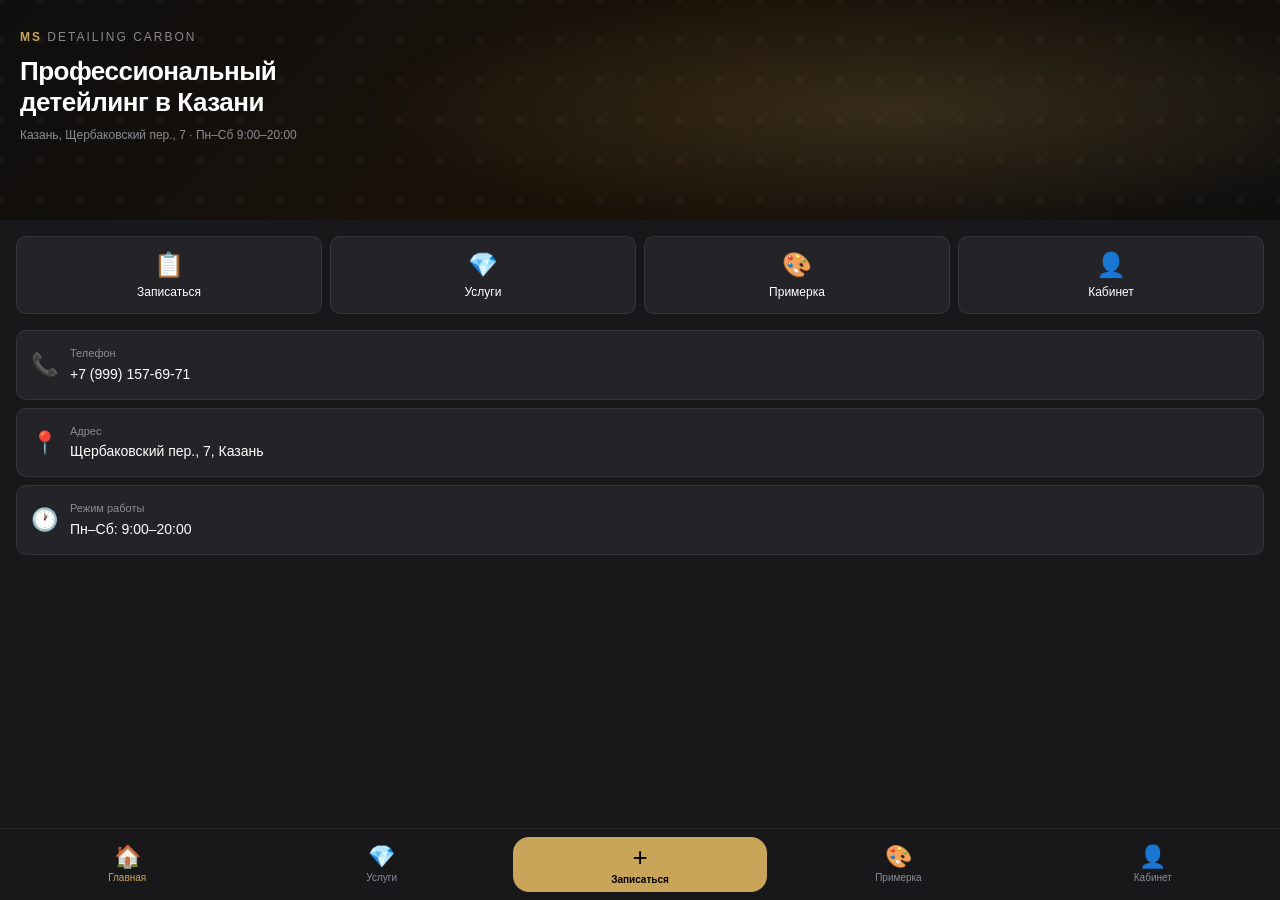
==== tma.html @ b50466a3 "Add TMA styles and HTML structure with deployment configuration Replit-Commit-Author: Agent" ====
<!DOCTYPE html>
<html lang="ru">
<head>
  <meta charset="UTF-8"/>
  <meta name="viewport" content="width=device-width, initial-scale=1.0, viewport-fit=cover"/>
  <title>MS Detailing Carbon</title>
  <script src="https://telegram.org/js/telegram-web-app.js"></script>
  <link rel="stylesheet" href="tma.css"/>
</head>
<body>

  <!-- ═══ ЭКРАНЫ ═══ -->

  <!-- ГЛАВНАЯ / ЗАПИСЬ -->
  <div class="screen active" id="screen-home">
    <div class="screen-scroll">
      <div class="tma-hero">
        <div class="tma-hero-bg"></div>
        <div class="tma-hero-content">
          <div class="tma-logo">MS <span>Detailing Carbon</span></div>
          <h1>Профессиональный<br/>детейлинг в Казани</h1>
          <p>Казань, Щербаковский пер., 7 · Пн–Сб 9:00–20:00</p>
        </div>
      </div>

      <!-- Быстрые кнопки -->
      <div class="quick-actions">
        <button class="qa-btn" onclick="TMA.openBooking()">
          <div class="qa-icon">📋</div>
          <span>Записаться</span>
        </button>
        <button class="qa-btn" onclick="TMA.goTo('catalog')">
          <div class="qa-icon">💎</div>
          <span>Услуги</span>
        </button>
        <button class="qa-btn" onclick="TMA.goTo('tryon')">
          <div class="qa-icon">🎨</div>
          <span>Примерка</span>
        </button>
        <button class="qa-btn" onclick="TMA.goTo('cabinet')">
          <div class="qa-icon">👤</div>
          <span>Кабинет</span>
        </button>
      </div>

      <!-- Форма записи -->
      <div class="section-card" id="bookingSection" style="display:none">
        <div class="card-header">
          <h2>Записаться</h2>
          <button class="card-close" onclick="TMA.closeBooking()">×</button>
        </div>

        <div id="tmaUserGreet" class="user-greet" style="display:none">
          <div class="ug-avatar" id="tmaUserAvatar"></div>
          <div>
            <div class="ug-name" id="tmaUserName"></div>
            <div class="ug-hint">Ваш аккаунт Telegram подтверждён ✓</div>
          </div>
        </div>

        <form id="tmaBookingForm">
          <div class="tma-field" id="fieldName">
            <label>Ваше имя</label>
            <input type="text" id="bName" placeholder="Имя" required/>
          </div>
          <div class="tma-field" id="fieldPhone">
            <label>Телефон <span class="field-hint">необязательно — ответим в Telegram</span></label>
            <input type="tel" id="bPhone" placeholder="+7 (___) ___-__-__"/>
          </div>
          <div class="tma-field">
            <label>Услуга</label>
            <select id="bService">
              <option value="">Выберите услугу...</option>
              <option>Блеск — Полировка кузова (от 8 000 ₽)</option>
              <option>Защита — Керамическое покрытие (от 25 000 ₽)</option>
              <option>Защита — Бронирование PPF (от 15 000 ₽)</option>
              <option>Химчистка салона (от 6 000 ₽)</option>
              <option>Полный уход — Комплексный детейлинг (от 35 000 ₽)</option>
              <option>Не знаю, нужна консультация</option>
            </select>
          </div>
          <div class="tma-field">
            <label>Автомобиль и пожелания</label>
            <textarea id="bComment" placeholder="Например: BMW X5, нужна полировка + керамика" rows="3"></textarea>
          </div>
          <div class="tma-field">
            <label>Фото автомобиля <span class="field-hint">необязательно</span></label>
            <div class="photo-upload" id="bPhotoUpload">
              <input type="file" id="bPhotos" accept="image/*" multiple style="display:none"/>
              <button type="button" class="photo-upload-btn" onclick="document.getElementById('bPhotos').click()">
                📷 Добавить фото
              </button>
              <div class="photo-preview" id="bPhotoPreview"></div>
            </div>
          </div>
          <button type="submit" class="tma-submit" id="bSubmit">
            <span>Отправить заявку</span>
          </button>
          <div class="form-result" id="bResult"></div>
        </form>
      </div>

      <!-- Контакты -->
      <div class="info-cards">
        <a href="tel:+79991576971" class="info-card">
          <div class="ic-icon">📞</div>
          <div>
            <div class="ic-label">Телефон</div>
            <div class="ic-val">+7 (999) 157-69-71</div>
          </div>
        </a>
        <div class="info-card">
          <div class="ic-icon">📍</div>
          <div>
            <div class="ic-label">Адрес</div>
            <div class="ic-val">Щербаковский пер., 7, Казань</div>
          </div>
        </div>
        <div class="info-card">
          <div class="ic-icon">🕐</div>
          <div>
            <div class="ic-label">Режим работы</div>
            <div class="ic-val">Пн–Сб: 9:00–20:00</div>
          </div>
        </div>
      </div>
    </div>
  </div>

  <!-- КАТАЛОГ УСЛУГ -->
  <div class="screen" id="screen-catalog">
    <div class="screen-header">
      <h2>Услуги и цены</h2>
    </div>
    <div class="screen-scroll">

      <div class="service-card" onclick="TMA.bookService('Блеск — Полировка кузова (от 8 000 ₽)')">
        <div class="sc-badge">Популярно</div>
        <div class="sc-icon">✨</div>
        <div class="sc-body">
          <h3>Полировка кузова</h3>
          <p>Устранение царапин, голограмм и потёртостей. Зеркальный блеск, восстановление цвета до 90%.</p>
          <div class="sc-meta">
            <span class="sc-time">⏱ 1–2 дня</span>
            <span class="sc-price">от 8 000 ₽</span>
          </div>
        </div>
      </div>

      <div class="service-card" onclick="TMA.bookService('Защита — Керамическое покрытие (от 25 000 ₽)')">
        <div class="sc-icon">🛡️</div>
        <div class="sc-body">
          <h3>Керамическое покрытие</h3>
          <p>Защита лакокрасочного покрытия на 3–5 лет. Гидрофобность, устойчивость к царапинам и UV.</p>
          <div class="sc-meta">
            <span class="sc-time">⏱ 2–3 дня</span>
            <span class="sc-price">от 25 000 ₽</span>
          </div>
        </div>
      </div>

      <div class="service-card" onclick="TMA.bookService('Защита — Бронирование PPF (от 15 000 ₽)')">
        <div class="sc-icon">🏎️</div>
        <div class="sc-body">
          <h3>Бронирование PPF</h3>
          <p>Полиуретановая плёнка защищает от камней, сколов, царапин. Самовосстанавливающееся покрытие.</p>
          <div class="sc-meta">
            <span class="sc-time">⏱ 2–5 дней</span>
            <span class="sc-price">от 15 000 ₽</span>
          </div>
        </div>
      </div>

      <div class="service-card" onclick="TMA.bookService('Химчистка салона (от 6 000 ₽)')">
        <div class="sc-icon">🪑</div>
        <div class="sc-body">
          <h3>Химчистка салона</h3>
          <p>Глубокая очистка обивки, кожи, пластика и ковров. Устранение запахов и пятен любой сложности.</p>
          <div class="sc-meta">
            <span class="sc-time">⏱ 1 день</span>
            <span class="sc-price">от 6 000 ₽</span>
          </div>
        </div>
      </div>

      <div class="service-card service-card--gold" onclick="TMA.bookService('Полный уход — Комплексный детейлинг (от 35 000 ₽)')">
        <div class="sc-badge sc-badge--gold">Лучший выбор</div>
        <div class="sc-icon">👑</div>
        <div class="sc-body">
          <h3>Комплексный детейлинг</h3>
          <p>Полировка + керамика + химчистка + все детали. Полное преображение автомобиля за 3–5 дней.</p>
          <div class="sc-meta">
            <span class="sc-time">⏱ 3–5 дней</span>
            <span class="sc-price">от 35 000 ₽</span>
          </div>
        </div>
      </div>

      <div class="service-card" onclick="TMA.bookService('Восстановление фар')">
        <div class="sc-icon">💡</div>
        <div class="sc-body">
          <h3>Восстановление фар</h3>
          <p>Полировка и лакировка пожелтевших фар. Улучшение видимости в ночное время.</p>
          <div class="sc-meta">
            <span class="sc-time">⏱ 2–4 часа</span>
            <span class="sc-price">от 3 000 ₽</span>
          </div>
        </div>
      </div>

      <div class="service-card" onclick="TMA.bookService('Тонировка стёкол')">
        <div class="sc-icon">🪟</div>
        <div class="sc-body">
          <h3>Тонировка стёкол</h3>
          <p>Плёнка Llumar или SolarGard. Защита от UV, тепла и бликов. Все степени светопропускания.</p>
          <div class="sc-meta">
            <span class="sc-time">⏱ 3–5 часов</span>
            <span class="sc-price">от 5 000 ₽</span>
          </div>
        </div>
      </div>

    </div>
  </div>

  <!-- ПРИМЕРКА -->
  <div class="screen" id="screen-tryon">
    <div class="screen-header">
      <h2>Примерка покрытия</h2>
      <p class="screen-sub">Загрузите фото авто и посмотрите результат</p>
    </div>
    <div class="screen-scroll">

      <div class="tryon-upload" id="tryonUpload">
        <input type="file" id="tryonFile" accept="image/*" style="display:none" onchange="TMA.tryOnLoad(this)"/>
        <button class="tryon-upload-btn" onclick="document.getElementById('tryonFile').click()">
          <div class="tub-icon">🚗</div>
          <div class="tub-text">Загрузить фото автомобиля</div>
          <div class="tub-hint">JPG, PNG — сфотографируйте сбоку</div>
        </button>
      </div>

      <div class="tryon-workspace" id="tryonWorkspace" style="display:none">
        <div class="tryon-canvas-wrap">
          <canvas id="tryonCanvas"></canvas>
          <div class="tryon-overlay" id="tryonOverlay"></div>
        </div>

        <div class="tryon-label" id="tryonLabel">Оригинал</div>

        <!-- Выбор покрытия -->
        <div class="treatment-tabs">
          <button class="tt-btn active" onclick="TMA.applyTreatment('original')" data-t="original">Оригинал</button>
          <button class="tt-btn" onclick="TMA.applyTreatment('polish')" data-t="polish">Полировка</button>
          <button class="tt-btn" onclick="TMA.applyTreatment('ceramic')" data-t="ceramic">Керамика</button>
          <button class="tt-btn" onclick="TMA.applyTreatment('ppf')" data-t="ppf">PPF плёнка</button>
          <button class="tt-btn" onclick="TMA.applyTreatment('tint')" data-t="tint">Тонировка</button>
        </div>

        <!-- Выбор цвета (для PPF/плёнки) -->
        <div class="color-section" id="colorSection" style="display:none">
          <div class="cs-label">Цвет плёнки</div>
          <div class="color-swatches" id="colorSwatches">
            <button class="cs-swatch active" data-color="none" onclick="TMA.setColor('none')" title="Прозрачная"></button>
            <button class="cs-swatch" data-color="#1a1a1a" style="background:#1a1a1a" onclick="TMA.setColor('#1a1a1a')" title="Чёрный"></button>
            <button class="cs-swatch" data-color="#ffffff" style="background:#ffffff" onclick="TMA.setColor('#ffffff')" title="Белый"></button>
            <button class="cs-swatch" data-color="#1e3a8a" style="background:#1e3a8a" onclick="TMA.setColor('#1e3a8a')" title="Тёмно-синий"></button>
            <button class="cs-swatch" data-color="#991b1b" style="background:#991b1b" onclick="TMA.setColor('#991b1b')" title="Тёмно-красный"></button>
            <button class="cs-swatch" data-color="#4a7c59" style="background:#4a7c59" onclick="TMA.setColor('#4a7c59')" title="Зелёный"></button>
            <button class="cs-swatch" data-color="#92400e" style="background:#92400e" onclick="TMA.setColor('#92400e')" title="Коричневый"></button>
            <button class="cs-swatch" data-color="#4c1d95" style="background:#4c1d95" onclick="TMA.setColor('#4c1d95')" title="Фиолетовый"></button>
          </div>
        </div>

        <!-- Описание эффекта -->
        <div class="treatment-desc" id="treatmentDesc"></div>

        <!-- Кнопка записаться -->
        <button class="tma-submit tryon-cta" id="tryonCta" onclick="TMA.bookFromTryon()" style="display:none">
          Записаться на эту услугу →
        </button>

        <!-- Новое фото -->
        <button class="tryon-reset" onclick="TMA.tryOnReset()">Загрузить другое фото</button>
      </div>

    </div>
  </div>

  <!-- ЛИЧНЫЙ КАБИНЕТ -->
  <div class="screen" id="screen-cabinet">
    <div class="screen-header">
      <h2>Личный кабинет</h2>
    </div>
    <div class="screen-scroll">

      <div class="cabinet-profile" id="cabinetProfile">
        <div class="cp-avatar" id="cpAvatar">👤</div>
        <div class="cp-info">
          <div class="cp-name" id="cpName">Загрузка...</div>
          <div class="cp-id" id="cpId"></div>
        </div>
      </div>

      <div class="cabinet-stats" id="cabinetStats" style="display:none">
        <div class="cs-item">
          <div class="cs-num" id="statCount">0</div>
          <div class="cs-lbl">Заявок</div>
        </div>
        <div class="cs-item">
          <div class="cs-num" id="statLast">—</div>
          <div class="cs-lbl">Последняя</div>
        </div>
        <div class="cs-item">
          <div class="cs-num">25%</div>
          <div class="cs-lbl">Скидка CARBON25</div>
        </div>
      </div>

      <div class="section-title-row">
        <h3>История заявок</h3>
      </div>

      <div id="bookingsList">
        <div class="empty-state">
          <div class="es-icon">📋</div>
          <div class="es-text">Заявок пока нет</div>
          <div class="es-sub">Запишитесь на услугу — история появится здесь</div>
          <button class="tma-submit" onclick="TMA.goTo('home'); TMA.openBooking()">Записаться</button>
        </div>
      </div>

    </div>
  </div>

  <!-- ═══ НИЖНЯЯ НАВИГАЦИЯ ═══ -->
  <nav class="tma-nav">
    <button class="tma-nav-btn active" onclick="TMA.goTo('home')" data-tab="home">
      <div class="tnb-icon">🏠</div>
      <span>Главная</span>
    </button>
    <button class="tma-nav-btn" onclick="TMA.goTo('catalog')" data-tab="catalog">
      <div class="tnb-icon">💎</div>
      <span>Услуги</span>
    </button>
    <button class="tma-nav-btn tma-nav-btn--cta" onclick="TMA.goTo('home'); TMA.openBooking()">
      <div class="tnb-icon">+</div>
      <span>Записаться</span>
    </button>
    <button class="tma-nav-btn" onclick="TMA.goTo('tryon')" data-tab="tryon">
      <div class="tnb-icon">🎨</div>
      <span>Примерка</span>
    </button>
    <button class="tma-nav-btn" onclick="TMA.goTo('cabinet')" data-tab="cabinet">
      <div class="tnb-icon">👤</div>
      <span>Кабинет</span>
    </button>
  </nav>

  <script src="tma.js"></script>
</body>
</html>
---- tma.css ----
/* ══════════════════════════════════════════════
   MS Detailing Carbon — Telegram Mini App styles
   ══════════════════════════════════════════════ */

*, *::before, *::after { box-sizing: border-box; margin: 0; padding: 0; }

:root {
  --tg-bg: var(--tg-theme-bg-color, #18181b);
  --tg-text: var(--tg-theme-text-color, #ffffff);
  --tg-hint: var(--tg-theme-hint-color, #8b8b96);
  --tg-link: var(--tg-theme-link-color, #c9a55a);
  --tg-btn: var(--tg-theme-button-color, #c9a55a);
  --tg-btn-text: var(--tg-theme-button-text-color, #000000);
  --tg-secondary: var(--tg-theme-secondary-bg-color, #232328);
  --gold: #c9a55a;
  --gold-light: #e8c878;
  --surface: #232328;
  --surface2: #2d2d33;
  --border: rgba(255,255,255,0.08);
  --nav-h: 72px;
  --radius: 16px;
  --radius-sm: 10px;
}

html, body {
  height: 100%;
  background: var(--tg-bg);
  color: var(--tg-text);
  font-family: -apple-system, 'SF Pro Display', 'Segoe UI', sans-serif;
  font-size: 15px;
  line-height: 1.5;
  overflow: hidden;
}

/* ── Screens ─────────────────────────────────── */
.screen {
  position: fixed;
  inset: 0 0 var(--nav-h) 0;
  display: none;
  flex-direction: column;
  opacity: 0;
  transform: translateY(8px);
  transition: opacity .25s ease, transform .25s ease;
}
.screen.active {
  display: flex;
  opacity: 1;
  transform: none;
}
.screen-scroll {
  flex: 1;
  overflow-y: auto;
  overflow-x: hidden;
  -webkit-overflow-scrolling: touch;
  padding-bottom: 24px;
}
.screen-header {
  padding: 20px 16px 12px;
  background: var(--tg-bg);
  border-bottom: 1px solid var(--border);
  flex-shrink: 0;
}
.screen-header h2 {
  font-size: 20px;
  font-weight: 700;
  letter-spacing: -.3px;
}
.screen-sub {
  font-size: 13px;
  color: var(--tg-hint);
  margin-top: 2px;
}

/* ── Hero ──────────────────────────────────── */
.tma-hero {
  position: relative;
  height: 220px;
  overflow: hidden;
}
.tma-hero-bg {
  position: absolute;
  inset: 0;
  background: linear-gradient(135deg, #0f0f0f 0%, #1a1208 50%, #0f0f0f 100%);
}
.tma-hero-bg::after {
  content: '';
  position: absolute;
  inset: 0;
  background: 
    radial-gradient(ellipse 60% 80% at 70% 50%, rgba(201,165,90,.18) 0%, transparent 70%),
    url("data:image/svg+xml,%3Csvg width='40' height='40' viewBox='0 0 40 40' xmlns='http://www.w3.org/2000/svg'%3E%3Cg fill='none' fill-rule='evenodd'%3E%3Cg fill='%23c9a55a' fill-opacity='0.04'%3E%3Cpath d='M0 38.59l2.83-2.83 1.41 1.41L1.41 40H0v-1.41zM0 1.4l2.83 2.83 1.41-1.41L1.41 0H0v1.41zM38.59 40l-2.83-2.83 1.41-1.41L40 38.59V40h-1.41zM40 1.41l-2.83 2.83-1.41-1.41L38.59 0H40v1.41z'/%3E%3C/g%3E%3C/g%3E%3C/svg%3E");
}
.tma-hero-content {
  position: relative;
  z-index: 1;
  padding: 28px 20px 20px;
}
.tma-logo {
  font-size: 12px;
  font-weight: 600;
  letter-spacing: 2px;
  text-transform: uppercase;
  color: var(--gold);
  margin-bottom: 10px;
}
.tma-logo span { color: rgba(255,255,255,.5); font-weight: 400; }
.tma-hero-content h1 {
  font-size: 26px;
  font-weight: 700;
  line-height: 1.2;
  letter-spacing: -.5px;
  margin-bottom: 8px;
}
.tma-hero-content p {
  font-size: 12px;
  color: var(--tg-hint);
}

/* ── Quick Actions ───────────────────────────── */
.quick-actions {
  display: grid;
  grid-template-columns: repeat(4, 1fr);
  gap: 8px;
  padding: 16px;
}
.qa-btn {
  background: var(--surface);
  border: 1px solid var(--border);
  border-radius: var(--radius-sm);
  padding: 14px 8px;
  display: flex;
  flex-direction: column;
  align-items: center;
  gap: 6px;
  cursor: pointer;
  color: var(--tg-text);
  font-size: 12px;
  font-weight: 500;
  transition: background .15s, transform .1s;
  -webkit-tap-highlight-color: transparent;
}
.qa-btn:active { background: var(--surface2); transform: scale(.96); }
.qa-icon { font-size: 24px; }

/* ── Section Card ────────────────────────────── */
.section-card {
  margin: 0 16px 16px;
  background: var(--surface);
  border: 1px solid var(--border);
  border-radius: var(--radius);
  padding: 20px;
}
.card-header {
  display: flex;
  align-items: center;
  justify-content: space-between;
  margin-bottom: 16px;
}
.card-header h2 { font-size: 18px; font-weight: 700; }
.card-close {
  width: 32px; height: 32px;
  background: var(--surface2);
  border: none;
  border-radius: 50%;
  color: var(--tg-hint);
  font-size: 20px;
  cursor: pointer;
  display: flex; align-items: center; justify-content: center;
}

/* ── User Greet ──────────────────────────────── */
.user-greet {
  display: flex;
  align-items: center;
  gap: 12px;
  background: rgba(201,165,90,.08);
  border: 1px solid rgba(201,165,90,.2);
  border-radius: var(--radius-sm);
  padding: 12px;
  margin-bottom: 16px;
}
.ug-avatar {
  width: 44px; height: 44px;
  border-radius: 50%;
  background: linear-gradient(135deg, var(--gold), var(--gold-light));
  display: flex; align-items: center; justify-content: center;
  font-size: 20px;
  font-weight: 700;
  color: #000;
  flex-shrink: 0;
}
.ug-name { font-weight: 600; font-size: 15px; }
.ug-hint { font-size: 12px; color: var(--gold); margin-top: 2px; }

/* ── Form Fields ─────────────────────────────── */
.tma-field {
  margin-bottom: 14px;
}
.tma-field label {
  display: block;
  font-size: 12px;
  font-weight: 600;
  color: var(--tg-hint);
  text-transform: uppercase;
  letter-spacing: .5px;
  margin-bottom: 6px;
}
.field-hint {
  font-weight: 400;
  text-transform: none;
  letter-spacing: 0;
  color: var(--gold);
}
.tma-field input,
.tma-field select,
.tma-field textarea {
  width: 100%;
  background: var(--surface2);
  border: 1px solid var(--border);
  border-radius: var(--radius-sm);
  padding: 12px 14px;
  color: var(--tg-text);
  font-size: 15px;
  font-family: inherit;
  outline: none;
  transition: border-color .2s;
  -webkit-appearance: none;
}
.tma-field input:focus,
.tma-field select:focus,
.tma-field textarea:focus {
  border-color: var(--gold);
}
.tma-field select option { background: #232328; }
.tma-field textarea { resize: none; }

/* ── Photo Upload ────────────────────────────── */
.photo-upload { }
.photo-upload-btn {
  background: var(--surface2);
  border: 1px dashed rgba(201,165,90,.4);
  border-radius: var(--radius-sm);
  padding: 12px 16px;
  color: var(--gold);
  font-size: 14px;
  font-family: inherit;
  cursor: pointer;
  width: 100%;
  text-align: center;
  transition: background .15s;
}
.photo-upload-btn:active { background: #3a3a40; }
.photo-preview {
  display: flex;
  flex-wrap: wrap;
  gap: 8px;
  margin-top: 10px;
}
.photo-preview img {
  width: 72px; height: 72px;
  object-fit: cover;
  border-radius: 8px;
  border: 1px solid var(--border);
}

/* ── Submit Button ───────────────────────────── */
.tma-submit {
  width: 100%;
  background: var(--gold);
  color: #000;
  border: none;
  border-radius: var(--radius-sm);
  padding: 15px;
  font-size: 15px;
  font-weight: 700;
  font-family: inherit;
  cursor: pointer;
  transition: background .15s, transform .1s;
  -webkit-tap-highlight-color: transparent;
  display: flex;
  align-items: center;
  justify-content: center;
  gap: 8px;
  margin-top: 4px;
}
.tma-submit:active { transform: scale(.98); background: var(--gold-light); }
.tma-submit:disabled { opacity: .5; pointer-events: none; }
.form-result {
  font-size: 14px;
  text-align: center;
  margin-top: 10px;
  min-height: 20px;
}
.form-result.ok { color: #4ade80; }
.form-result.err { color: #f87171; }

/* ── Info Cards ──────────────────────────────── */
.info-cards {
  padding: 0 16px 16px;
  display: flex;
  flex-direction: column;
  gap: 8px;
}
.info-card {
  background: var(--surface);
  border: 1px solid var(--border);
  border-radius: var(--radius-sm);
  padding: 14px;
  display: flex;
  align-items: center;
  gap: 12px;
  text-decoration: none;
  color: var(--tg-text);
}
.ic-icon { font-size: 22px; flex-shrink: 0; }
.ic-label { font-size: 11px; color: var(--tg-hint); margin-bottom: 2px; }
.ic-val { font-size: 14px; font-weight: 500; }

/* ── Service Cards ───────────────────────────── */
.service-card {
  margin: 0 16px 12px;
  background: var(--surface);
  border: 1px solid var(--border);
  border-radius: var(--radius);
  padding: 18px;
  display: flex;
  gap: 14px;
  position: relative;
  cursor: pointer;
  transition: background .15s;
  -webkit-tap-highlight-color: transparent;
}
.service-card:active { background: var(--surface2); }
.service-card--gold { border-color: rgba(201,165,90,.3); }
.sc-badge {
  position: absolute;
  top: 12px; right: 12px;
  background: var(--surface2);
  color: var(--tg-hint);
  font-size: 11px;
  font-weight: 600;
  padding: 3px 8px;
  border-radius: 20px;
}
.sc-badge--gold { background: rgba(201,165,90,.15); color: var(--gold); }
.sc-icon { font-size: 32px; flex-shrink: 0; margin-top: 2px; }
.sc-body { flex: 1; min-width: 0; }
.sc-body h3 { font-size: 16px; font-weight: 700; margin-bottom: 6px; }
.sc-body p { font-size: 13px; color: var(--tg-hint); line-height: 1.5; margin-bottom: 10px; }
.sc-meta { display: flex; align-items: center; justify-content: space-between; }
.sc-time { font-size: 12px; color: var(--tg-hint); }
.sc-price { font-size: 15px; font-weight: 700; color: var(--gold); }

/* ── Try-On ──────────────────────────────────── */
.tryon-upload { padding: 16px; }
.tryon-upload-btn {
  width: 100%;
  background: var(--surface);
  border: 2px dashed rgba(201,165,90,.3);
  border-radius: var(--radius);
  padding: 40px 20px;
  display: flex;
  flex-direction: column;
  align-items: center;
  gap: 10px;
  cursor: pointer;
  color: var(--tg-text);
  font-family: inherit;
  transition: border-color .2s, background .15s;
  -webkit-tap-highlight-color: transparent;
}
.tryon-upload-btn:active { background: var(--surface2); border-color: var(--gold); }
.tub-icon { font-size: 48px; }
.tub-text { font-size: 16px; font-weight: 600; }
.tub-hint { font-size: 13px; color: var(--tg-hint); }

.tryon-workspace { padding: 16px; }
.tryon-canvas-wrap {
  position: relative;
  border-radius: var(--radius);
  overflow: hidden;
  margin-bottom: 12px;
  background: #000;
}
#tryonCanvas {
  width: 100%;
  height: auto;
  display: block;
}
.tryon-overlay {
  position: absolute;
  inset: 0;
  pointer-events: none;
  mix-blend-mode: color;
  opacity: 0;
  transition: opacity .4s;
}
.tryon-label {
  text-align: center;
  font-size: 12px;
  color: var(--tg-hint);
  margin-bottom: 14px;
  letter-spacing: .5px;
  text-transform: uppercase;
}

.treatment-tabs {
  display: flex;
  gap: 8px;
  overflow-x: auto;
  padding-bottom: 4px;
  margin-bottom: 14px;
  scrollbar-width: none;
}
.treatment-tabs::-webkit-scrollbar { display: none; }
.tt-btn {
  background: var(--surface);
  border: 1px solid var(--border);
  border-radius: 20px;
  padding: 8px 14px;
  color: var(--tg-hint);
  font-size: 13px;
  font-weight: 500;
  font-family: inherit;
  white-space: nowrap;
  cursor: pointer;
  transition: all .15s;
  flex-shrink: 0;
}
.tt-btn.active {
  background: var(--gold);
  border-color: var(--gold);
  color: #000;
  font-weight: 700;
}

.color-section { margin-bottom: 14px; }
.cs-label { font-size: 12px; color: var(--tg-hint); font-weight: 600; text-transform: uppercase; letter-spacing: .5px; margin-bottom: 8px; }
.color-swatches { display: flex; gap: 8px; flex-wrap: wrap; }
.cs-swatch {
  width: 36px; height: 36px;
  border-radius: 50%;
  border: 2px solid var(--border);
  cursor: pointer;
  transition: transform .1s, border-color .15s;
  background: transparent;
  position: relative;
}
.cs-swatch[data-color="none"] {
  background: conic-gradient(#fff 0 25%, #ccc 25% 50%, #fff 50% 75%, #ccc 75%);
  background-size: 12px 12px;
}
.cs-swatch.active { border-color: var(--gold); transform: scale(1.15); }

.treatment-desc {
  background: var(--surface);
  border: 1px solid var(--border);
  border-radius: var(--radius-sm);
  padding: 14px;
  font-size: 13px;
  color: var(--tg-hint);
  line-height: 1.6;
  margin-bottom: 14px;
  min-height: 60px;
}
.tryon-cta { margin-bottom: 12px; }
.tryon-reset {
  width: 100%;
  background: transparent;
  border: 1px solid var(--border);
  border-radius: var(--radius-sm);
  padding: 12px;
  color: var(--tg-hint);
  font-size: 14px;
  font-family: inherit;
  cursor: pointer;
}

/* ── Cabinet ─────────────────────────────────── */
.cabinet-profile {
  margin: 16px;
  background: var(--surface);
  border: 1px solid var(--border);
  border-radius: var(--radius);
  padding: 20px;
  display: flex;
  align-items: center;
  gap: 16px;
}
.cp-avatar {
  width: 60px; height: 60px;
  border-radius: 50%;
  background: linear-gradient(135deg, var(--gold), var(--gold-light));
  display: flex; align-items: center; justify-content: center;
  font-size: 28px;
  font-weight: 700;
  color: #000;
  flex-shrink: 0;
  overflow: hidden;
}
.cp-avatar img { width: 100%; height: 100%; object-fit: cover; }
.cp-name { font-size: 18px; font-weight: 700; }
.cp-id { font-size: 12px; color: var(--tg-hint); margin-top: 2px; }

.cabinet-stats {
  margin: 0 16px 16px;
  display: grid;
  grid-template-columns: repeat(3, 1fr);
  gap: 8px;
}
.cs-item {
  background: var(--surface);
  border: 1px solid var(--border);
  border-radius: var(--radius-sm);
  padding: 14px 10px;
  text-align: center;
}
.cs-num { font-size: 20px; font-weight: 700; color: var(--gold); }
.cs-lbl { font-size: 11px; color: var(--tg-hint); margin-top: 2px; }

.section-title-row {
  padding: 4px 16px 12px;
}
.section-title-row h3 { font-size: 16px; font-weight: 700; }

/* ── Booking History ─────────────────────────── */
.booking-item {
  margin: 0 16px 10px;
  background: var(--surface);
  border: 1px solid var(--border);
  border-radius: var(--radius-sm);
  padding: 14px;
}
.bi-header {
  display: flex;
  align-items: center;
  justify-content: space-between;
  margin-bottom: 6px;
}
.bi-service { font-size: 14px; font-weight: 600; }
.bi-date { font-size: 12px; color: var(--tg-hint); }
.bi-status {
  display: inline-block;
  font-size: 11px;
  font-weight: 600;
  padding: 3px 8px;
  border-radius: 20px;
  background: rgba(74,222,128,.1);
  color: #4ade80;
}
.bi-comment { font-size: 13px; color: var(--tg-hint); margin-top: 4px; }

/* ── Empty State ─────────────────────────────── */
.empty-state {
  padding: 40px 20px;
  text-align: center;
  display: flex;
  flex-direction: column;
  align-items: center;
  gap: 8px;
}
.es-icon { font-size: 48px; margin-bottom: 4px; }
.es-text { font-size: 16px; font-weight: 600; }
.es-sub { font-size: 13px; color: var(--tg-hint); margin-bottom: 12px; }
.empty-state .tma-submit { width: auto; padding: 12px 24px; }

/* ── Bottom Navigation ───────────────────────── */
.tma-nav {
  position: fixed;
  bottom: 0; left: 0; right: 0;
  height: var(--nav-h);
  background: var(--tg-bg);
  border-top: 1px solid var(--border);
  display: flex;
  align-items: stretch;
  padding-bottom: env(safe-area-inset-bottom, 0px);
  z-index: 100;
}
.tma-nav-btn {
  flex: 1;
  background: transparent;
  border: none;
  color: var(--tg-hint);
  font-size: 10px;
  font-family: inherit;
  font-weight: 500;
  cursor: pointer;
  display: flex;
  flex-direction: column;
  align-items: center;
  justify-content: center;
  gap: 4px;
  padding: 8px 4px;
  transition: color .15s;
  -webkit-tap-highlight-color: transparent;
}
.tma-nav-btn.active { color: var(--gold); }
.tma-nav-btn--cta {
  color: #000 !important;
  background: var(--gold);
  border-radius: 16px;
  margin: 8px 4px;
  font-weight: 700;
  font-size: 10px;
}
.tnb-icon {
  font-size: 22px;
  line-height: 1;
}
.tma-nav-btn--cta .tnb-icon {
  font-size: 26px;
  font-weight: 300;
}

/* ── Scrollbar ───────────────────────────────── */
::-webkit-scrollbar { width: 4px; }
::-webkit-scrollbar-track { background: transparent; }
::-webkit-scrollbar-thumb { background: var(--border); border-radius: 4px; }

/* ── First item spacing ──────────────────────── */
.screen-scroll > *:first-child:not(.tma-hero) { padding-top: 16px; }
.service-card:first-of-type { margin-top: 16px; }
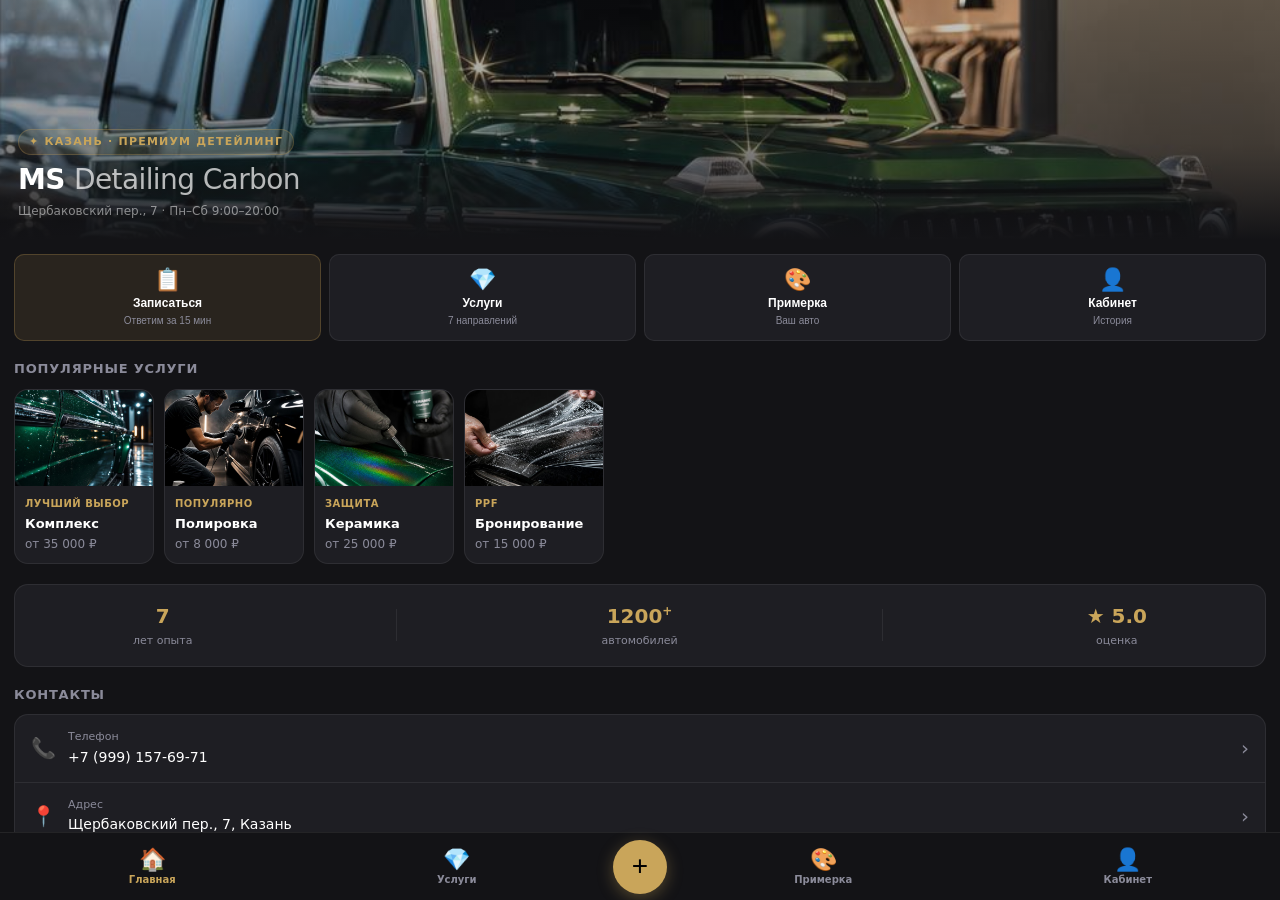
==== commit 480c89ca: "Update styles in tma.css Replit-Commit-Author: Agent" ====
--- a/tma.html
+++ b/tma.html
@@ -9,354 +9,455 @@
 </head>
 <body>
 
-  <!-- ═══ ЭКРАНЫ ═══ -->
-
-  <!-- ГЛАВНАЯ / ЗАПИСЬ -->
-  <div class="screen active" id="screen-home">
-    <div class="screen-scroll">
-      <div class="tma-hero">
-        <div class="tma-hero-bg"></div>
-        <div class="tma-hero-content">
-          <div class="tma-logo">MS <span>Detailing Carbon</span></div>
-          <h1>Профессиональный<br/>детейлинг в Казани</h1>
-          <p>Казань, Щербаковский пер., 7 · Пн–Сб 9:00–20:00</p>
-        </div>
-      </div>
-
-      <!-- Быстрые кнопки -->
-      <div class="quick-actions">
-        <button class="qa-btn" onclick="TMA.openBooking()">
-          <div class="qa-icon">📋</div>
-          <span>Записаться</span>
-        </button>
-        <button class="qa-btn" onclick="TMA.goTo('catalog')">
-          <div class="qa-icon">💎</div>
-          <span>Услуги</span>
-        </button>
-        <button class="qa-btn" onclick="TMA.goTo('tryon')">
-          <div class="qa-icon">🎨</div>
-          <span>Примерка</span>
-        </button>
-        <button class="qa-btn" onclick="TMA.goTo('cabinet')">
-          <div class="qa-icon">👤</div>
-          <span>Кабинет</span>
-        </button>
-      </div>
-
-      <!-- Форма записи -->
-      <div class="section-card" id="bookingSection" style="display:none">
-        <div class="card-header">
-          <h2>Записаться</h2>
-          <button class="card-close" onclick="TMA.closeBooking()">×</button>
-        </div>
-
-        <div id="tmaUserGreet" class="user-greet" style="display:none">
-          <div class="ug-avatar" id="tmaUserAvatar"></div>
-          <div>
-            <div class="ug-name" id="tmaUserName"></div>
-            <div class="ug-hint">Ваш аккаунт Telegram подтверждён ✓</div>
+<!-- ══════════════ ЭКРАН: ГЛАВНАЯ ══════════════ -->
+<div class="screen active" id="screen-home">
+  <div class="screen-scroll">
+
+    <!-- Hero -->
+    <div class="home-hero">
+      <div class="hh-bg" style="background-image:url('assets/gwagon-front.jpg')"></div>
+      <div class="hh-gradient"></div>
+      <div class="hh-content">
+        <div class="hh-badge">✦ Казань · Премиум детейлинг</div>
+        <div class="hh-logo">MS <em>Detailing Carbon</em></div>
+        <p class="hh-addr">Щербаковский пер., 7 · Пн–Сб 9:00–20:00</p>
+      </div>
+    </div>
+
+    <!-- Приветствие пользователя -->
+    <div class="user-banner" id="userBanner" style="display:none">
+      <div class="ub-avatar" id="ubAvatar"></div>
+      <div class="ub-text">
+        <div class="ub-name" id="ubName">Добро пожаловать!</div>
+        <div class="ub-sub">Ваш аккаунт Telegram подтверждён ✓</div>
+      </div>
+      <div class="ub-badge">VIP</div>
+    </div>
+
+    <!-- Быстрые действия -->
+    <div class="quick-grid">
+      <button class="qg-btn qg-btn--primary" onclick="TMA.goTo('booking')">
+        <div class="qgb-icon">📋</div>
+        <div class="qgb-label">Записаться</div>
+        <div class="qgb-sub">Ответим за 15 мин</div>
+      </button>
+      <button class="qg-btn" onclick="TMA.goTo('catalog')">
+        <div class="qgb-icon">💎</div>
+        <div class="qgb-label">Услуги</div>
+        <div class="qgb-sub">7 направлений</div>
+      </button>
+      <button class="qg-btn" onclick="TMA.goTo('tryon')">
+        <div class="qgb-icon">🎨</div>
+        <div class="qgb-label">Примерка</div>
+        <div class="qgb-sub">Ваш авто</div>
+      </button>
+      <button class="qg-btn" onclick="TMA.goTo('cabinet')">
+        <div class="qgb-icon">👤</div>
+        <div class="qgb-label">Кабинет</div>
+        <div class="qgb-sub">История</div>
+      </button>
+    </div>
+
+    <!-- Популярные услуги -->
+    <div class="section-title">Популярные услуги</div>
+    <div class="promo-scroll">
+      <div class="promo-card" onclick="TMA.goToBooking('Полный уход — Комплексный детейлинг (от 35 000 ₽)')">
+        <div class="pc-img" style="background-image:url('assets/gwagon-after.jpg')"></div>
+        <div class="pc-body">
+          <div class="pc-tag">Лучший выбор</div>
+          <div class="pc-name">Комплекс</div>
+          <div class="pc-price">от 35 000 ₽</div>
+        </div>
+      </div>
+      <div class="promo-card" onclick="TMA.goToBooking('Блеск — Полировка кузова (от 8 000 ₽)')">
+        <div class="pc-img" style="background-image:url('assets/polishing.jpg')"></div>
+        <div class="pc-body">
+          <div class="pc-tag">Популярно</div>
+          <div class="pc-name">Полировка</div>
+          <div class="pc-price">от 8 000 ₽</div>
+        </div>
+      </div>
+      <div class="promo-card" onclick="TMA.goToBooking('Защита — Керамическое покрытие (от 25 000 ₽)')">
+        <div class="pc-img" style="background-image:url('assets/ceramic-apply.jpg')"></div>
+        <div class="pc-body">
+          <div class="pc-tag">Защита</div>
+          <div class="pc-name">Керамика</div>
+          <div class="pc-price">от 25 000 ₽</div>
+        </div>
+      </div>
+      <div class="promo-card" onclick="TMA.goToBooking('Защита — Бронирование PPF (от 15 000 ₽)')">
+        <div class="pc-img" style="background-image:url('assets/ppf-apply.jpg')"></div>
+        <div class="pc-body">
+          <div class="pc-tag">PPF</div>
+          <div class="pc-name">Бронирование</div>
+          <div class="pc-price">от 15 000 ₽</div>
+        </div>
+      </div>
+    </div>
+
+    <!-- Статистика -->
+    <div class="stats-row">
+      <div class="stat-item">
+        <div class="si-num">7</div>
+        <div class="si-lbl">лет опыта</div>
+      </div>
+      <div class="stat-sep"></div>
+      <div class="stat-item">
+        <div class="si-num">1200<sup>+</sup></div>
+        <div class="si-lbl">автомобилей</div>
+      </div>
+      <div class="stat-sep"></div>
+      <div class="stat-item">
+        <div class="si-num">★ 5.0</div>
+        <div class="si-lbl">оценка</div>
+      </div>
+    </div>
+
+    <!-- Контакты -->
+    <div class="section-title">Контакты</div>
+    <div class="contact-list">
+      <a href="tel:+79991576971" class="cl-item">
+        <div class="cl-icon">📞</div>
+        <div class="cl-body">
+          <div class="cl-label">Телефон</div>
+          <div class="cl-val">+7 (999) 157-69-71</div>
+        </div>
+        <div class="cl-arrow">›</div>
+      </a>
+      <a href="https://yandex.ru/maps/?pt=49.1064,55.7960&z=16" target="_blank" class="cl-item">
+        <div class="cl-icon">📍</div>
+        <div class="cl-body">
+          <div class="cl-label">Адрес</div>
+          <div class="cl-val">Щербаковский пер., 7, Казань</div>
+        </div>
+        <div class="cl-arrow">›</div>
+      </a>
+      <div class="cl-item">
+        <div class="cl-icon">🕐</div>
+        <div class="cl-body">
+          <div class="cl-label">Режим работы</div>
+          <div class="cl-val">Пн–Сб: 9:00–20:00</div>
+        </div>
+      </div>
+    </div>
+
+  </div>
+</div>
+
+<!-- ══════════════ ЭКРАН: ЗАПИСЬ ══════════════ -->
+<div class="screen" id="screen-booking">
+  <div class="screen-header">
+    <button class="sh-back" onclick="TMA.goBack()">‹</button>
+    <h2>Запись на услугу</h2>
+  </div>
+  <div class="screen-scroll">
+
+    <div class="booking-user-card" id="bookingUserCard" style="display:none">
+      <div class="buc-avatar" id="bucAvatar"></div>
+      <div class="buc-info">
+        <div class="buc-name" id="bucName"></div>
+        <div class="buc-hint">Telegram подтверждён — телефон необязателен ✓</div>
+      </div>
+    </div>
+
+    <form id="tmaBookingForm" class="booking-form">
+
+      <div class="bf-group" id="bfGroupName">
+        <label class="bf-label">Ваше имя</label>
+        <input class="bf-input" type="text" id="bName" placeholder="Имя и фамилия" required/>
+      </div>
+
+      <div class="bf-group" id="bfGroupPhone">
+        <label class="bf-label">Телефон <span class="bf-opt">необязательно</span></label>
+        <input class="bf-input" type="tel" id="bPhone" placeholder="+7 (___) ___-__-__"/>
+      </div>
+
+      <div class="bf-group">
+        <label class="bf-label">Услуга</label>
+        <div class="bf-select-wrap">
+          <select class="bf-select" id="bService">
+            <option value="">Выберите услугу...</option>
+            <option>Блеск — Полировка кузова (от 8 000 ₽)</option>
+            <option>Защита — Керамическое покрытие (от 25 000 ₽)</option>
+            <option>Защита — Бронирование PPF (от 15 000 ₽)</option>
+            <option>Химчистка салона (от 6 000 ₽)</option>
+            <option>Полный уход — Комплексный детейлинг (от 35 000 ₽)</option>
+            <option>Восстановление фар (от 3 000 ₽)</option>
+            <option>Тонировка стёкол (от 5 000 ₽)</option>
+            <option>Не знаю, нужна консультация</option>
+          </select>
+          <span class="bf-select-arrow">▾</span>
+        </div>
+      </div>
+
+      <div class="bf-group">
+        <label class="bf-label">Автомобиль и пожелания</label>
+        <textarea class="bf-input bf-textarea" id="bComment" placeholder="Например: BMW X5, нужна полировка + керамика. Авто 2019 г." rows="4"></textarea>
+      </div>
+
+      <div class="bf-group">
+        <label class="bf-label">Фото автомобиля <span class="bf-opt">необязательно</span></label>
+        <input type="file" id="bPhotos" accept="image/*" multiple style="display:none" onchange="TMA.onPhotoChange()"/>
+        <button type="button" class="bf-photo-btn" onclick="document.getElementById('bPhotos').click()">
+          <span>📷</span> Прикрепить фото
+        </button>
+        <div class="bf-photo-preview" id="bPhotoPreview"></div>
+      </div>
+
+      <div class="bf-submit-wrap">
+        <button type="submit" class="bf-submit" id="bSubmit">
+          <span id="bSubmitText">Отправить заявку</span>
+        </button>
+        <p class="bf-note">Ответим в течение 15 минут</p>
+      </div>
+
+      <div class="bf-result" id="bResult"></div>
+
+    </form>
+  </div>
+</div>
+
+<!-- ══════════════ ЭКРАН: КАТАЛОГ ══════════════ -->
+<div class="screen" id="screen-catalog">
+  <div class="screen-header">
+    <button class="sh-back" onclick="TMA.goBack()">‹</button>
+    <h2>Услуги и цены</h2>
+  </div>
+  <div class="screen-scroll">
+
+    <div class="catalog-list">
+
+      <div class="cat-card" onclick="TMA.goToBooking('Полный уход — Комплексный детейлинг (от 35 000 ₽)')">
+        <div class="cc-img" style="background-image:url('assets/gwagon-after.jpg')"></div>
+        <div class="cc-body">
+          <div class="cc-badge cc-badge--gold">Лучший выбор</div>
+          <h3 class="cc-name">Комплексный детейлинг</h3>
+          <p class="cc-desc">Полировка + керамика + химчистка + все детали. Полное преображение за 3–5 дней.</p>
+          <div class="cc-footer">
+            <span class="cc-time">⏱ 3–5 дней</span>
+            <span class="cc-price">от 35 000 ₽</span>
           </div>
         </div>
-
-        <form id="tmaBookingForm">
-          <div class="tma-field" id="fieldName">
-            <label>Ваше имя</label>
-            <input type="text" id="bName" placeholder="Имя" required/>
+      </div>
+
+      <div class="cat-card" onclick="TMA.goToBooking('Блеск — Полировка кузова (от 8 000 ₽)')">
+        <div class="cc-img" style="background-image:url('assets/polishing.jpg')"></div>
+        <div class="cc-body">
+          <div class="cc-badge">Популярно</div>
+          <h3 class="cc-name">Полировка кузова</h3>
+          <p class="cc-desc">Устраняет царапины, голограммы, потёртости. Зеркальный блеск и глубокий цвет.</p>
+          <div class="cc-footer">
+            <span class="cc-time">⏱ 1–2 дня</span>
+            <span class="cc-price">от 8 000 ₽</span>
           </div>
-          <div class="tma-field" id="fieldPhone">
-            <label>Телефон <span class="field-hint">необязательно — ответим в Telegram</span></label>
-            <input type="tel" id="bPhone" placeholder="+7 (___) ___-__-__"/>
+        </div>
+      </div>
+
+      <div class="cat-card" onclick="TMA.goToBooking('Защита — Керамическое покрытие (от 25 000 ₽)')">
+        <div class="cc-img" style="background-image:url('assets/ceramic-apply.jpg')"></div>
+        <div class="cc-body">
+          <h3 class="cc-name">Керамическое покрытие</h3>
+          <p class="cc-desc">Защита лакокрасочного покрытия на 3–5 лет. Гидрофобность, стойкость к UV.</p>
+          <div class="cc-footer">
+            <span class="cc-time">⏱ 2–3 дня</span>
+            <span class="cc-price">от 25 000 ₽</span>
           </div>
-          <div class="tma-field">
-            <label>Услуга</label>
-            <select id="bService">
-              <option value="">Выберите услугу...</option>
-              <option>Блеск — Полировка кузова (от 8 000 ₽)</option>
-              <option>Защита — Керамическое покрытие (от 25 000 ₽)</option>
-              <option>Защита — Бронирование PPF (от 15 000 ₽)</option>
-              <option>Химчистка салона (от 6 000 ₽)</option>
-              <option>Полный уход — Комплексный детейлинг (от 35 000 ₽)</option>
-              <option>Не знаю, нужна консультация</option>
-            </select>
+        </div>
+      </div>
+
+      <div class="cat-card" onclick="TMA.goToBooking('Защита — Бронирование PPF (от 15 000 ₽)')">
+        <div class="cc-img" style="background-image:url('assets/ppf-apply.jpg')"></div>
+        <div class="cc-body">
+          <h3 class="cc-name">Бронирование PPF</h3>
+          <p class="cc-desc">Полиуретановая плёнка от сколов и царапин. Самовосстанавливающееся покрытие.</p>
+          <div class="cc-footer">
+            <span class="cc-time">⏱ 2–5 дней</span>
+            <span class="cc-price">от 15 000 ₽</span>
           </div>
-          <div class="tma-field">
-            <label>Автомобиль и пожелания</label>
-            <textarea id="bComment" placeholder="Например: BMW X5, нужна полировка + керамика" rows="3"></textarea>
+        </div>
+      </div>
+
+      <div class="cat-card" onclick="TMA.goToBooking('Химчистка салона (от 6 000 ₽)')">
+        <div class="cc-img" style="background-image:url('assets/bmw-interior-after.jpg')"></div>
+        <div class="cc-body">
+          <h3 class="cc-name">Химчистка салона</h3>
+          <p class="cc-desc">Глубокая очистка обивки, кожи, пластика и ковров. Устранение запахов.</p>
+          <div class="cc-footer">
+            <span class="cc-time">⏱ 1 день</span>
+            <span class="cc-price">от 6 000 ₽</span>
           </div>
-          <div class="tma-field">
-            <label>Фото автомобиля <span class="field-hint">необязательно</span></label>
-            <div class="photo-upload" id="bPhotoUpload">
-              <input type="file" id="bPhotos" accept="image/*" multiple style="display:none"/>
-              <button type="button" class="photo-upload-btn" onclick="document.getElementById('bPhotos').click()">
-                📷 Добавить фото
-              </button>
-              <div class="photo-preview" id="bPhotoPreview"></div>
-            </div>
-          </div>
-          <button type="submit" class="tma-submit" id="bSubmit">
-            <span>Отправить заявку</span>
-          </button>
-          <div class="form-result" id="bResult"></div>
-        </form>
-      </div>
-
-      <!-- Контакты -->
-      <div class="info-cards">
-        <a href="tel:+79991576971" class="info-card">
-          <div class="ic-icon">📞</div>
-          <div>
-            <div class="ic-label">Телефон</div>
-            <div class="ic-val">+7 (999) 157-69-71</div>
-          </div>
-        </a>
-        <div class="info-card">
-          <div class="ic-icon">📍</div>
-          <div>
-            <div class="ic-label">Адрес</div>
-            <div class="ic-val">Щербаковский пер., 7, Казань</div>
-          </div>
-        </div>
-        <div class="info-card">
-          <div class="ic-icon">🕐</div>
-          <div>
-            <div class="ic-label">Режим работы</div>
-            <div class="ic-val">Пн–Сб: 9:00–20:00</div>
-          </div>
-        </div>
-      </div>
-    </div>
-  </div>
-
-  <!-- КАТАЛОГ УСЛУГ -->
-  <div class="screen" id="screen-catalog">
-    <div class="screen-header">
-      <h2>Услуги и цены</h2>
-    </div>
-    <div class="screen-scroll">
-
-      <div class="service-card" onclick="TMA.bookService('Блеск — Полировка кузова (от 8 000 ₽)')">
-        <div class="sc-badge">Популярно</div>
-        <div class="sc-icon">✨</div>
-        <div class="sc-body">
-          <h3>Полировка кузова</h3>
-          <p>Устранение царапин, голограмм и потёртостей. Зеркальный блеск, восстановление цвета до 90%.</p>
-          <div class="sc-meta">
-            <span class="sc-time">⏱ 1–2 дня</span>
-            <span class="sc-price">от 8 000 ₽</span>
-          </div>
-        </div>
-      </div>
-
-      <div class="service-card" onclick="TMA.bookService('Защита — Керамическое покрытие (от 25 000 ₽)')">
-        <div class="sc-icon">🛡️</div>
-        <div class="sc-body">
-          <h3>Керамическое покрытие</h3>
-          <p>Защита лакокрасочного покрытия на 3–5 лет. Гидрофобность, устойчивость к царапинам и UV.</p>
-          <div class="sc-meta">
-            <span class="sc-time">⏱ 2–3 дня</span>
-            <span class="sc-price">от 25 000 ₽</span>
-          </div>
-        </div>
-      </div>
-
-      <div class="service-card" onclick="TMA.bookService('Защита — Бронирование PPF (от 15 000 ₽)')">
-        <div class="sc-icon">🏎️</div>
-        <div class="sc-body">
-          <h3>Бронирование PPF</h3>
-          <p>Полиуретановая плёнка защищает от камней, сколов, царапин. Самовосстанавливающееся покрытие.</p>
-          <div class="sc-meta">
-            <span class="sc-time">⏱ 2–5 дней</span>
-            <span class="sc-price">от 15 000 ₽</span>
-          </div>
-        </div>
-      </div>
-
-      <div class="service-card" onclick="TMA.bookService('Химчистка салона (от 6 000 ₽)')">
-        <div class="sc-icon">🪑</div>
-        <div class="sc-body">
-          <h3>Химчистка салона</h3>
-          <p>Глубокая очистка обивки, кожи, пластика и ковров. Устранение запахов и пятен любой сложности.</p>
-          <div class="sc-meta">
-            <span class="sc-time">⏱ 1 день</span>
-            <span class="sc-price">от 6 000 ₽</span>
-          </div>
-        </div>
-      </div>
-
-      <div class="service-card service-card--gold" onclick="TMA.bookService('Полный уход — Комплексный детейлинг (от 35 000 ₽)')">
-        <div class="sc-badge sc-badge--gold">Лучший выбор</div>
-        <div class="sc-icon">👑</div>
-        <div class="sc-body">
-          <h3>Комплексный детейлинг</h3>
-          <p>Полировка + керамика + химчистка + все детали. Полное преображение автомобиля за 3–5 дней.</p>
-          <div class="sc-meta">
-            <span class="sc-time">⏱ 3–5 дней</span>
-            <span class="sc-price">от 35 000 ₽</span>
-          </div>
-        </div>
-      </div>
-
-      <div class="service-card" onclick="TMA.bookService('Восстановление фар')">
-        <div class="sc-icon">💡</div>
-        <div class="sc-body">
-          <h3>Восстановление фар</h3>
-          <p>Полировка и лакировка пожелтевших фар. Улучшение видимости в ночное время.</p>
-          <div class="sc-meta">
-            <span class="sc-time">⏱ 2–4 часа</span>
-            <span class="sc-price">от 3 000 ₽</span>
-          </div>
-        </div>
-      </div>
-
-      <div class="service-card" onclick="TMA.bookService('Тонировка стёкол')">
-        <div class="sc-icon">🪟</div>
-        <div class="sc-body">
-          <h3>Тонировка стёкол</h3>
-          <p>Плёнка Llumar или SolarGard. Защита от UV, тепла и бликов. Все степени светопропускания.</p>
-          <div class="sc-meta">
-            <span class="sc-time">⏱ 3–5 часов</span>
-            <span class="sc-price">от 5 000 ₽</span>
-          </div>
-        </div>
-      </div>
-
-    </div>
-  </div>
-
-  <!-- ПРИМЕРКА -->
-  <div class="screen" id="screen-tryon">
-    <div class="screen-header">
-      <h2>Примерка покрытия</h2>
-      <p class="screen-sub">Загрузите фото авто и посмотрите результат</p>
-    </div>
-    <div class="screen-scroll">
-
-      <div class="tryon-upload" id="tryonUpload">
-        <input type="file" id="tryonFile" accept="image/*" style="display:none" onchange="TMA.tryOnLoad(this)"/>
-        <button class="tryon-upload-btn" onclick="document.getElementById('tryonFile').click()">
-          <div class="tub-icon">🚗</div>
-          <div class="tub-text">Загрузить фото автомобиля</div>
-          <div class="tub-hint">JPG, PNG — сфотографируйте сбоку</div>
-        </button>
-      </div>
-
-      <div class="tryon-workspace" id="tryonWorkspace" style="display:none">
-        <div class="tryon-canvas-wrap">
-          <canvas id="tryonCanvas"></canvas>
-          <div class="tryon-overlay" id="tryonOverlay"></div>
-        </div>
-
-        <div class="tryon-label" id="tryonLabel">Оригинал</div>
-
-        <!-- Выбор покрытия -->
-        <div class="treatment-tabs">
-          <button class="tt-btn active" onclick="TMA.applyTreatment('original')" data-t="original">Оригинал</button>
-          <button class="tt-btn" onclick="TMA.applyTreatment('polish')" data-t="polish">Полировка</button>
-          <button class="tt-btn" onclick="TMA.applyTreatment('ceramic')" data-t="ceramic">Керамика</button>
-          <button class="tt-btn" onclick="TMA.applyTreatment('ppf')" data-t="ppf">PPF плёнка</button>
-          <button class="tt-btn" onclick="TMA.applyTreatment('tint')" data-t="tint">Тонировка</button>
-        </div>
-
-        <!-- Выбор цвета (для PPF/плёнки) -->
-        <div class="color-section" id="colorSection" style="display:none">
-          <div class="cs-label">Цвет плёнки</div>
-          <div class="color-swatches" id="colorSwatches">
-            <button class="cs-swatch active" data-color="none" onclick="TMA.setColor('none')" title="Прозрачная"></button>
-            <button class="cs-swatch" data-color="#1a1a1a" style="background:#1a1a1a" onclick="TMA.setColor('#1a1a1a')" title="Чёрный"></button>
-            <button class="cs-swatch" data-color="#ffffff" style="background:#ffffff" onclick="TMA.setColor('#ffffff')" title="Белый"></button>
-            <button class="cs-swatch" data-color="#1e3a8a" style="background:#1e3a8a" onclick="TMA.setColor('#1e3a8a')" title="Тёмно-синий"></button>
-            <button class="cs-swatch" data-color="#991b1b" style="background:#991b1b" onclick="TMA.setColor('#991b1b')" title="Тёмно-красный"></button>
-            <button class="cs-swatch" data-color="#4a7c59" style="background:#4a7c59" onclick="TMA.setColor('#4a7c59')" title="Зелёный"></button>
-            <button class="cs-swatch" data-color="#92400e" style="background:#92400e" onclick="TMA.setColor('#92400e')" title="Коричневый"></button>
-            <button class="cs-swatch" data-color="#4c1d95" style="background:#4c1d95" onclick="TMA.setColor('#4c1d95')" title="Фиолетовый"></button>
-          </div>
-        </div>
-
-        <!-- Описание эффекта -->
-        <div class="treatment-desc" id="treatmentDesc"></div>
-
-        <!-- Кнопка записаться -->
-        <button class="tma-submit tryon-cta" id="tryonCta" onclick="TMA.bookFromTryon()" style="display:none">
+        </div>
+      </div>
+
+      <div class="cat-cards-row">
+        <div class="cat-card-sm" onclick="TMA.goToBooking('Восстановление фар (от 3 000 ₽)')">
+          <div class="ccs-icon">💡</div>
+          <div class="ccs-name">Фары</div>
+          <div class="ccs-price">от 3 000 ₽</div>
+          <div class="ccs-time">2–4 ч</div>
+        </div>
+        <div class="cat-card-sm" onclick="TMA.goToBooking('Тонировка стёкол (от 5 000 ₽)')">
+          <div class="ccs-icon">🪟</div>
+          <div class="ccs-name">Тонировка</div>
+          <div class="ccs-price">от 5 000 ₽</div>
+          <div class="ccs-time">3–5 ч</div>
+        </div>
+        <div class="cat-card-sm" onclick="TMA.goToBooking('Не знаю, нужна консультация')">
+          <div class="ccs-icon">💬</div>
+          <div class="ccs-name">Консульт.</div>
+          <div class="ccs-price">Бесплатно</div>
+          <div class="ccs-time">15 мин</div>
+        </div>
+      </div>
+
+    </div>
+  </div>
+</div>
+
+<!-- ══════════════ ЭКРАН: ПРИМЕРКА ══════════════ -->
+<div class="screen" id="screen-tryon">
+  <div class="screen-header">
+    <button class="sh-back" onclick="TMA.goBack()">‹</button>
+    <h2>Примерка покрытия</h2>
+  </div>
+  <div class="screen-scroll">
+
+    <!-- Загрузка фото -->
+    <div id="tryonUpload" class="tryon-upload-zone">
+      <input type="file" id="tryonFile" accept="image/*" style="display:none" onchange="TMA.tryOnLoad(this)"/>
+      <div class="tuz-inner" onclick="document.getElementById('tryonFile').click()">
+        <div class="tuz-icon">🚗</div>
+        <div class="tuz-title">Загрузите фото автомобиля</div>
+        <div class="tuz-hint">Сфотографируйте авто сбоку при хорошем освещении</div>
+        <div class="tuz-btn">Выбрать фото</div>
+      </div>
+    </div>
+
+    <!-- Рабочая зона -->
+    <div id="tryonWorkspace" style="display:none">
+
+      <div class="tryon-canvas-wrap">
+        <canvas id="tryonCanvas"></canvas>
+        <div class="tryon-overlay" id="tryonOverlay"></div>
+        <div class="tryon-badge" id="tryonBadge">Оригинал</div>
+      </div>
+
+      <!-- Покрытия -->
+      <div class="tryon-section-label">Выберите покрытие</div>
+      <div class="treatment-grid">
+        <button class="tg-btn active" data-t="original" onclick="TMA.applyTreatment('original')">
+          <span class="tgb-icon">📸</span>
+          <span class="tgb-name">Оригинал</span>
+        </button>
+        <button class="tg-btn" data-t="polish" onclick="TMA.applyTreatment('polish')">
+          <span class="tgb-icon">✨</span>
+          <span class="tgb-name">Полировка</span>
+        </button>
+        <button class="tg-btn" data-t="ceramic" onclick="TMA.applyTreatment('ceramic')">
+          <span class="tgb-icon">🛡️</span>
+          <span class="tgb-name">Керамика</span>
+        </button>
+        <button class="tg-btn" data-t="ppf" onclick="TMA.applyTreatment('ppf')">
+          <span class="tgb-icon">🏎️</span>
+          <span class="tgb-name">PPF плёнка</span>
+        </button>
+        <button class="tg-btn" data-t="tint" onclick="TMA.applyTreatment('tint')">
+          <span class="tgb-icon">🪟</span>
+          <span class="tgb-name">Тонировка</span>
+        </button>
+      </div>
+
+      <!-- Цвет для PPF -->
+      <div id="colorSection" style="display:none">
+        <div class="tryon-section-label">Цвет плёнки</div>
+        <div class="color-row">
+          <button class="cr-swatch active" data-color="none" onclick="TMA.setColor('none')" title="Прозрачная" style="background:linear-gradient(135deg,#fff 50%,#ccc 50%)"></button>
+          <button class="cr-swatch" data-color="#0f0f0f" onclick="TMA.setColor('#0f0f0f')" style="background:#0f0f0f" title="Чёрный"></button>
+          <button class="cr-swatch" data-color="#f5f5f5" onclick="TMA.setColor('#f5f5f5')" style="background:#f5f5f5;border-color:#ccc" title="Белый"></button>
+          <button class="cr-swatch" data-color="#1e3a8a" onclick="TMA.setColor('#1e3a8a')" style="background:#1e3a8a" title="Синий"></button>
+          <button class="cr-swatch" data-color="#7f1d1d" onclick="TMA.setColor('#7f1d1d')" style="background:#7f1d1d" title="Красный"></button>
+          <button class="cr-swatch" data-color="#14532d" onclick="TMA.setColor('#14532d')" style="background:#14532d" title="Зелёный"></button>
+          <button class="cr-swatch" data-color="#4c1d95" onclick="TMA.setColor('#4c1d95')" style="background:#4c1d95" title="Фиолетовый"></button>
+          <button class="cr-swatch" data-color="#78350f" onclick="TMA.setColor('#78350f')" style="background:#78350f" title="Коричневый"></button>
+        </div>
+      </div>
+
+      <!-- Описание -->
+      <div class="tryon-desc" id="treatmentDesc"></div>
+
+      <!-- CTA -->
+      <div class="tryon-actions" id="tryonActions" style="display:none">
+        <button class="bf-submit" onclick="TMA.bookFromTryon()">
           Записаться на эту услугу →
         </button>
-
-        <!-- Новое фото -->
-        <button class="tryon-reset" onclick="TMA.tryOnReset()">Загрузить другое фото</button>
-      </div>
-
-    </div>
-  </div>
-
-  <!-- ЛИЧНЫЙ КАБИНЕТ -->
-  <div class="screen" id="screen-cabinet">
-    <div class="screen-header">
-      <h2>Личный кабинет</h2>
-    </div>
-    <div class="screen-scroll">
-
-      <div class="cabinet-profile" id="cabinetProfile">
-        <div class="cp-avatar" id="cpAvatar">👤</div>
-        <div class="cp-info">
-          <div class="cp-name" id="cpName">Загрузка...</div>
-          <div class="cp-id" id="cpId"></div>
-        </div>
-      </div>
-
-      <div class="cabinet-stats" id="cabinetStats" style="display:none">
-        <div class="cs-item">
-          <div class="cs-num" id="statCount">0</div>
-          <div class="cs-lbl">Заявок</div>
-        </div>
-        <div class="cs-item">
-          <div class="cs-num" id="statLast">—</div>
-          <div class="cs-lbl">Последняя</div>
-        </div>
-        <div class="cs-item">
-          <div class="cs-num">25%</div>
-          <div class="cs-lbl">Скидка CARBON25</div>
-        </div>
-      </div>
-
-      <div class="section-title-row">
-        <h3>История заявок</h3>
-      </div>
-
-      <div id="bookingsList">
-        <div class="empty-state">
-          <div class="es-icon">📋</div>
-          <div class="es-text">Заявок пока нет</div>
-          <div class="es-sub">Запишитесь на услугу — история появится здесь</div>
-          <button class="tma-submit" onclick="TMA.goTo('home'); TMA.openBooking()">Записаться</button>
-        </div>
-      </div>
-
-    </div>
-  </div>
-
-  <!-- ═══ НИЖНЯЯ НАВИГАЦИЯ ═══ -->
-  <nav class="tma-nav">
-    <button class="tma-nav-btn active" onclick="TMA.goTo('home')" data-tab="home">
-      <div class="tnb-icon">🏠</div>
-      <span>Главная</span>
-    </button>
-    <button class="tma-nav-btn" onclick="TMA.goTo('catalog')" data-tab="catalog">
-      <div class="tnb-icon">💎</div>
-      <span>Услуги</span>
-    </button>
-    <button class="tma-nav-btn tma-nav-btn--cta" onclick="TMA.goTo('home'); TMA.openBooking()">
-      <div class="tnb-icon">+</div>
-      <span>Записаться</span>
-    </button>
-    <button class="tma-nav-btn" onclick="TMA.goTo('tryon')" data-tab="tryon">
-      <div class="tnb-icon">🎨</div>
-      <span>Примерка</span>
-    </button>
-    <button class="tma-nav-btn" onclick="TMA.goTo('cabinet')" data-tab="cabinet">
-      <div class="tnb-icon">👤</div>
-      <span>Кабинет</span>
-    </button>
-  </nav>
-
-  <script src="tma.js"></script>
+      </div>
+
+      <button class="tryon-reload" onclick="TMA.tryOnReset()">↩ Загрузить другое фото</button>
+    </div>
+
+  </div>
+</div>
+
+<!-- ══════════════ ЭКРАН: КАБИНЕТ ══════════════ -->
+<div class="screen" id="screen-cabinet">
+  <div class="screen-header">
+    <button class="sh-back" onclick="TMA.goBack()">‹</button>
+    <h2>Личный кабинет</h2>
+  </div>
+  <div class="screen-scroll">
+
+    <div class="profile-card" id="profileCard">
+      <div class="profile-avatar" id="profileAvatar">👤</div>
+      <div class="profile-info">
+        <div class="profile-name" id="profileName">Загрузка...</div>
+        <div class="profile-sub" id="profileSub"></div>
+      </div>
+    </div>
+
+    <div class="stats-grid" id="cabinetStats" style="display:none">
+      <div class="sg-item">
+        <div class="sgi-val" id="statCount">0</div>
+        <div class="sgi-lbl">Заявок</div>
+      </div>
+      <div class="sg-item">
+        <div class="sgi-val" id="statLast">—</div>
+        <div class="sgi-lbl">Последняя</div>
+      </div>
+      <div class="sg-item sg-item--promo">
+        <div class="sgi-val">−25%</div>
+        <div class="sgi-lbl">CARBON25</div>
+      </div>
+    </div>
+
+    <div class="section-title">История заявок</div>
+    <div id="bookingsList"></div>
+
+  </div>
+</div>
+
+<!-- ══════════════ НИЖНЯЯ НАВИГАЦИЯ ══════════════ -->
+<nav class="bottom-nav">
+  <button class="bn-btn active" data-tab="home" onclick="TMA.goTo('home')">
+    <span class="bn-icon">🏠</span>
+    <span class="bn-lbl">Главная</span>
+  </button>
+  <button class="bn-btn" data-tab="catalog" onclick="TMA.goTo('catalog')">
+    <span class="bn-icon">💎</span>
+    <span class="bn-lbl">Услуги</span>
+  </button>
+  <button class="bn-cta" onclick="TMA.goTo('booking')">
+    <span class="bn-cta-icon">+</span>
+  </button>
+  <button class="bn-btn" data-tab="tryon" onclick="TMA.goTo('tryon')">
+    <span class="bn-icon">🎨</span>
+    <span class="bn-lbl">Примерка</span>
+  </button>
+  <button class="bn-btn" data-tab="cabinet" onclick="TMA.goTo('cabinet')">
+    <span class="bn-icon">👤</span>
+    <span class="bn-lbl">Кабинет</span>
+  </button>
+</nav>
+
+<script src="tma.js"></script>
 </body>
 </html>
--- a/tma.css
+++ b/tma.css
@@ -1,391 +1,538 @@
-/* ══════════════════════════════════════════════
-   MS Detailing Carbon — Telegram Mini App styles
-   ══════════════════════════════════════════════ */
+/* ════════════════════════════════════════════
+   MS Detailing Carbon — Telegram Mini App
+   ════════════════════════════════════════════ */
 
 *, *::before, *::after { box-sizing: border-box; margin: 0; padding: 0; }
 
 :root {
-  --tg-bg: var(--tg-theme-bg-color, #18181b);
-  --tg-text: var(--tg-theme-text-color, #ffffff);
-  --tg-hint: var(--tg-theme-hint-color, #8b8b96);
-  --tg-link: var(--tg-theme-link-color, #c9a55a);
-  --tg-btn: var(--tg-theme-button-color, #c9a55a);
-  --tg-btn-text: var(--tg-theme-button-text-color, #000000);
-  --tg-secondary: var(--tg-theme-secondary-bg-color, #232328);
-  --gold: #c9a55a;
-  --gold-light: #e8c878;
-  --surface: #232328;
-  --surface2: #2d2d33;
-  --border: rgba(255,255,255,0.08);
-  --nav-h: 72px;
-  --radius: 16px;
-  --radius-sm: 10px;
-}
-
-html, body {
+  --bg:       var(--tg-theme-bg-color,           #131316);
+  --bg2:      var(--tg-theme-secondary-bg-color, #1e1e23);
+  --text:     var(--tg-theme-text-color,         #ffffff);
+  --hint:     var(--tg-theme-hint-color,         #8b8b9a);
+  --link:     var(--tg-theme-link-color,         #c9a55a);
+  --btn:      var(--tg-theme-button-color,       #c9a55a);
+  --btn-text: var(--tg-theme-button-text-color,  #000000);
+  --gold:     #c9a55a;
+  --gold2:    #e8c878;
+  --surface:  #1e1e23;
+  --surface2: #28282f;
+  --border:   rgba(255,255,255,.07);
+  --nav:      68px;
+  --r:        14px;
+  --r-sm:     10px;
+  --safe-b:   env(safe-area-inset-bottom, 0px);
+}
+
+html { height: 100%; -webkit-text-size-adjust: 100%; }
+body {
   height: 100%;
-  background: var(--tg-bg);
-  color: var(--tg-text);
-  font-family: -apple-system, 'SF Pro Display', 'Segoe UI', sans-serif;
+  background: var(--bg);
+  color: var(--text);
+  font-family: -apple-system, 'SF Pro Text', 'Segoe UI', system-ui, sans-serif;
   font-size: 15px;
   line-height: 1.5;
   overflow: hidden;
+  -webkit-font-smoothing: antialiased;
 }
 
 /* ── Screens ─────────────────────────────────── */
 .screen {
   position: fixed;
-  inset: 0 0 var(--nav-h) 0;
+  inset: 0 0 var(--nav) 0;
   display: none;
   flex-direction: column;
-  opacity: 0;
-  transform: translateY(8px);
-  transition: opacity .25s ease, transform .25s ease;
-}
-.screen.active {
-  display: flex;
-  opacity: 1;
-  transform: none;
-}
+  background: var(--bg);
+  will-change: transform, opacity;
+}
+.screen.active { display: flex; }
+.screen.slide-in  { animation: slideIn  .28s cubic-bezier(.4,0,.2,1) both; }
+.screen.slide-out { animation: slideOut .22s cubic-bezier(.4,0,.2,1) both; }
+@keyframes slideIn  { from { transform: translateX(32px); opacity: 0; } to { transform: none; opacity: 1; } }
+@keyframes slideOut { from { opacity: 1; } to { opacity: 0; } }
+
 .screen-scroll {
   flex: 1;
   overflow-y: auto;
   overflow-x: hidden;
   -webkit-overflow-scrolling: touch;
-  padding-bottom: 24px;
-}
+  overscroll-behavior-y: contain;
+  padding-bottom: 20px;
+}
+
 .screen-header {
-  padding: 20px 16px 12px;
-  background: var(--tg-bg);
+  display: flex;
+  align-items: center;
+  gap: 8px;
+  padding: 14px 16px 12px;
+  background: var(--bg);
   border-bottom: 1px solid var(--border);
   flex-shrink: 0;
+  position: sticky;
+  top: 0;
+  z-index: 10;
 }
 .screen-header h2 {
-  font-size: 20px;
+  font-size: 18px;
   font-weight: 700;
   letter-spacing: -.3px;
 }
-.screen-sub {
-  font-size: 13px;
-  color: var(--tg-hint);
-  margin-top: 2px;
-}
-
-/* ── Hero ──────────────────────────────────── */
-.tma-hero {
-  position: relative;
-  height: 220px;
-  overflow: hidden;
-}
-.tma-hero-bg {
-  position: absolute;
-  inset: 0;
-  background: linear-gradient(135deg, #0f0f0f 0%, #1a1208 50%, #0f0f0f 100%);
-}
-.tma-hero-bg::after {
-  content: '';
-  position: absolute;
-  inset: 0;
-  background: 
-    radial-gradient(ellipse 60% 80% at 70% 50%, rgba(201,165,90,.18) 0%, transparent 70%),
-    url("data:image/svg+xml,%3Csvg width='40' height='40' viewBox='0 0 40 40' xmlns='http://www.w3.org/2000/svg'%3E%3Cg fill='none' fill-rule='evenodd'%3E%3Cg fill='%23c9a55a' fill-opacity='0.04'%3E%3Cpath d='M0 38.59l2.83-2.83 1.41 1.41L1.41 40H0v-1.41zM0 1.4l2.83 2.83 1.41-1.41L1.41 0H0v1.41zM38.59 40l-2.83-2.83 1.41-1.41L40 38.59V40h-1.41zM40 1.41l-2.83 2.83-1.41-1.41L38.59 0H40v1.41z'/%3E%3C/g%3E%3C/g%3E%3C/svg%3E");
-}
-.tma-hero-content {
-  position: relative;
-  z-index: 1;
-  padding: 28px 20px 20px;
-}
-.tma-logo {
-  font-size: 12px;
-  font-weight: 600;
-  letter-spacing: 2px;
-  text-transform: uppercase;
-  color: var(--gold);
-  margin-bottom: 10px;
-}
-.tma-logo span { color: rgba(255,255,255,.5); font-weight: 400; }
-.tma-hero-content h1 {
-  font-size: 26px;
-  font-weight: 700;
-  line-height: 1.2;
-  letter-spacing: -.5px;
-  margin-bottom: 8px;
-}
-.tma-hero-content p {
-  font-size: 12px;
-  color: var(--tg-hint);
-}
-
-/* ── Quick Actions ───────────────────────────── */
-.quick-actions {
-  display: grid;
-  grid-template-columns: repeat(4, 1fr);
-  gap: 8px;
-  padding: 16px;
-}
-.qa-btn {
-  background: var(--surface);
-  border: 1px solid var(--border);
-  border-radius: var(--radius-sm);
-  padding: 14px 8px;
-  display: flex;
-  flex-direction: column;
-  align-items: center;
-  gap: 6px;
-  cursor: pointer;
-  color: var(--tg-text);
-  font-size: 12px;
-  font-weight: 500;
-  transition: background .15s, transform .1s;
-  -webkit-tap-highlight-color: transparent;
-}
-.qa-btn:active { background: var(--surface2); transform: scale(.96); }
-.qa-icon { font-size: 24px; }
-
-/* ── Section Card ────────────────────────────── */
-.section-card {
-  margin: 0 16px 16px;
-  background: var(--surface);
-  border: 1px solid var(--border);
-  border-radius: var(--radius);
-  padding: 20px;
-}
-.card-header {
-  display: flex;
-  align-items: center;
-  justify-content: space-between;
-  margin-bottom: 16px;
-}
-.card-header h2 { font-size: 18px; font-weight: 700; }
-.card-close {
-  width: 32px; height: 32px;
+.sh-back {
+  width: 36px; height: 36px;
   background: var(--surface2);
   border: none;
   border-radius: 50%;
-  color: var(--tg-hint);
-  font-size: 20px;
+  color: var(--gold);
+  font-size: 22px;
+  line-height: 1;
   cursor: pointer;
   display: flex; align-items: center; justify-content: center;
-}
-
-/* ── User Greet ──────────────────────────────── */
-.user-greet {
+  flex-shrink: 0;
+  -webkit-tap-highlight-color: transparent;
+}
+
+/* ── Home Hero ───────────────────────────────── */
+.home-hero {
+  position: relative;
+  height: 240px;
+  overflow: hidden;
+}
+.hh-bg {
+  position: absolute;
+  inset: 0;
+  background-size: cover;
+  background-position: center 40%;
+  transform: scale(1.04);
+}
+.hh-gradient {
+  position: absolute;
+  inset: 0;
+  background: linear-gradient(
+    to bottom,
+    rgba(19,19,22,.2) 0%,
+    rgba(19,19,22,.5) 60%,
+    rgba(19,19,22,1)  100%
+  );
+}
+.hh-content {
+  position: relative;
+  z-index: 1;
+  padding: 28px 18px 20px;
+  height: 100%;
+  display: flex;
+  flex-direction: column;
+  justify-content: flex-end;
+}
+.hh-badge {
+  display: inline-flex;
+  align-items: center;
+  gap: 6px;
+  font-size: 11px;
+  font-weight: 600;
+  letter-spacing: 1.2px;
+  text-transform: uppercase;
+  color: var(--gold);
+  background: rgba(201,165,90,.12);
+  border: 1px solid rgba(201,165,90,.25);
+  border-radius: 20px;
+  padding: 4px 10px;
+  margin-bottom: 10px;
+  width: fit-content;
+}
+.hh-logo {
+  font-size: 28px;
+  font-weight: 800;
+  letter-spacing: -.6px;
+  line-height: 1.1;
+  margin-bottom: 6px;
+}
+.hh-logo em { font-style: normal; font-weight: 300; color: rgba(255,255,255,.7); }
+.hh-addr { font-size: 12px; color: rgba(255,255,255,.5); }
+
+/* ── User Banner ─────────────────────────────── */
+.user-banner {
+  margin: 12px 14px 0;
+  background: rgba(201,165,90,.08);
+  border: 1px solid rgba(201,165,90,.18);
+  border-radius: var(--r);
+  padding: 12px 14px;
   display: flex;
   align-items: center;
   gap: 12px;
-  background: rgba(201,165,90,.08);
-  border: 1px solid rgba(201,165,90,.2);
-  border-radius: var(--radius-sm);
-  padding: 12px;
-  margin-bottom: 16px;
-}
-.ug-avatar {
+}
+.ub-avatar {
+  width: 40px; height: 40px;
+  border-radius: 50%;
+  background: linear-gradient(135deg, var(--gold), var(--gold2));
+  display: flex; align-items: center; justify-content: center;
+  font-size: 17px;
+  font-weight: 700;
+  color: #000;
+  flex-shrink: 0;
+}
+.ub-text { flex: 1; min-width: 0; }
+.ub-name { font-size: 14px; font-weight: 600; }
+.ub-sub { font-size: 11px; color: var(--gold); margin-top: 1px; }
+.ub-badge {
+  font-size: 11px;
+  font-weight: 700;
+  color: var(--gold);
+  background: rgba(201,165,90,.15);
+  padding: 3px 8px;
+  border-radius: 20px;
+  flex-shrink: 0;
+}
+
+/* ── Quick Grid ──────────────────────────────── */
+.quick-grid {
+  display: grid;
+  grid-template-columns: 1fr 1fr 1fr 1fr;
+  gap: 8px;
+  padding: 14px 14px 0;
+}
+.qg-btn {
+  background: var(--surface);
+  border: 1px solid var(--border);
+  border-radius: var(--r-sm);
+  padding: 14px 6px;
+  display: flex;
+  flex-direction: column;
+  align-items: center;
+  gap: 5px;
+  cursor: pointer;
+  color: var(--text);
+  text-align: center;
+  transition: background .12s;
+  -webkit-tap-highlight-color: transparent;
+}
+.qg-btn:active { background: var(--surface2); transform: scale(.96); }
+.qg-btn--primary {
+  background: rgba(201,165,90,.12);
+  border-color: rgba(201,165,90,.25);
+}
+.qgb-icon { font-size: 22px; line-height: 1; }
+.qgb-label { font-size: 12px; font-weight: 600; }
+.qgb-sub { font-size: 10px; color: var(--hint); }
+
+/* ── Section Title ───────────────────────────── */
+.section-title {
+  padding: 18px 14px 10px;
+  font-size: 13px;
+  font-weight: 700;
+  text-transform: uppercase;
+  letter-spacing: .8px;
+  color: var(--hint);
+}
+
+/* ── Promo Scroll ────────────────────────────── */
+.promo-scroll {
+  display: flex;
+  gap: 10px;
+  padding: 0 14px 4px;
+  overflow-x: auto;
+  -webkit-overflow-scrolling: touch;
+  scrollbar-width: none;
+}
+.promo-scroll::-webkit-scrollbar { display: none; }
+.promo-card {
+  flex-shrink: 0;
+  width: 140px;
+  background: var(--surface);
+  border: 1px solid var(--border);
+  border-radius: var(--r);
+  overflow: hidden;
+  cursor: pointer;
+  -webkit-tap-highlight-color: transparent;
+}
+.promo-card:active { opacity: .8; transform: scale(.97); }
+.pc-img {
+  height: 96px;
+  background-size: cover;
+  background-position: center;
+}
+.pc-body { padding: 10px; }
+.pc-tag {
+  font-size: 10px;
+  font-weight: 700;
+  color: var(--gold);
+  text-transform: uppercase;
+  letter-spacing: .5px;
+  margin-bottom: 3px;
+}
+.pc-name { font-size: 13px; font-weight: 700; }
+.pc-price { font-size: 12px; color: var(--hint); margin-top: 2px; }
+
+/* ── Stats Row ───────────────────────────────── */
+.stats-row {
+  display: flex;
+  align-items: center;
+  justify-content: space-around;
+  margin: 16px 14px 0;
+  padding: 16px;
+  background: var(--surface);
+  border: 1px solid var(--border);
+  border-radius: var(--r);
+}
+.stat-item { text-align: center; }
+.si-num { font-size: 20px; font-weight: 800; color: var(--gold); }
+.si-num sup { font-size: 12px; }
+.si-lbl { font-size: 11px; color: var(--hint); margin-top: 2px; }
+.stat-sep { width: 1px; height: 32px; background: var(--border); }
+
+/* ── Contact List ────────────────────────────── */
+.contact-list {
+  margin: 0 14px;
+  background: var(--surface);
+  border: 1px solid var(--border);
+  border-radius: var(--r);
+  overflow: hidden;
+}
+.cl-item {
+  display: flex;
+  align-items: center;
+  gap: 12px;
+  padding: 14px 16px;
+  text-decoration: none;
+  color: var(--text);
+  border-bottom: 1px solid var(--border);
+  -webkit-tap-highlight-color: transparent;
+}
+.cl-item:last-child { border-bottom: none; }
+a.cl-item:active { background: var(--surface2); }
+.cl-icon { font-size: 20px; flex-shrink: 0; }
+.cl-body { flex: 1; }
+.cl-label { font-size: 11px; color: var(--hint); }
+.cl-val { font-size: 14px; font-weight: 500; margin-top: 1px; }
+.cl-arrow { font-size: 20px; color: var(--hint); }
+
+/* ── Booking Form ────────────────────────────── */
+.booking-user-card {
+  margin: 14px 14px 0;
+  background: rgba(201,165,90,.07);
+  border: 1px solid rgba(201,165,90,.18);
+  border-radius: var(--r);
+  padding: 14px;
+  display: flex;
+  align-items: center;
+  gap: 12px;
+}
+.buc-avatar {
   width: 44px; height: 44px;
   border-radius: 50%;
-  background: linear-gradient(135deg, var(--gold), var(--gold-light));
+  background: linear-gradient(135deg, var(--gold), var(--gold2));
   display: flex; align-items: center; justify-content: center;
-  font-size: 20px;
+  font-size: 19px;
   font-weight: 700;
   color: #000;
   flex-shrink: 0;
 }
-.ug-name { font-weight: 600; font-size: 15px; }
-.ug-hint { font-size: 12px; color: var(--gold); margin-top: 2px; }
-
-/* ── Form Fields ─────────────────────────────── */
-.tma-field {
-  margin-bottom: 14px;
-}
-.tma-field label {
+.buc-name { font-size: 15px; font-weight: 700; }
+.buc-hint { font-size: 12px; color: var(--gold); margin-top: 2px; }
+
+.booking-form { padding: 14px; }
+
+.bf-group { margin-bottom: 14px; }
+.bf-label {
   display: block;
   font-size: 12px;
   font-weight: 600;
-  color: var(--tg-hint);
+  color: var(--hint);
   text-transform: uppercase;
   letter-spacing: .5px;
   margin-bottom: 6px;
 }
-.field-hint {
-  font-weight: 400;
-  text-transform: none;
-  letter-spacing: 0;
-  color: var(--gold);
-}
-.tma-field input,
-.tma-field select,
-.tma-field textarea {
+.bf-opt { text-transform: none; letter-spacing: 0; font-weight: 400; color: var(--gold); }
+.bf-input {
   width: 100%;
-  background: var(--surface2);
-  border: 1px solid var(--border);
-  border-radius: var(--radius-sm);
-  padding: 12px 14px;
-  color: var(--tg-text);
+  background: var(--surface);
+  border: 1.5px solid var(--border);
+  border-radius: var(--r-sm);
+  padding: 13px 14px;
+  color: var(--text);
   font-size: 15px;
   font-family: inherit;
   outline: none;
-  transition: border-color .2s;
+  transition: border-color .18s;
   -webkit-appearance: none;
 }
-.tma-field input:focus,
-.tma-field select:focus,
-.tma-field textarea:focus {
-  border-color: var(--gold);
-}
-.tma-field select option { background: #232328; }
-.tma-field textarea { resize: none; }
-
-/* ── Photo Upload ────────────────────────────── */
-.photo-upload { }
-.photo-upload-btn {
-  background: var(--surface2);
-  border: 1px dashed rgba(201,165,90,.4);
-  border-radius: var(--radius-sm);
-  padding: 12px 16px;
+.bf-input:focus { border-color: var(--gold); }
+.bf-textarea { resize: none; }
+.bf-select-wrap { position: relative; }
+.bf-select {
+  width: 100%;
+  background: var(--surface);
+  border: 1.5px solid var(--border);
+  border-radius: var(--r-sm);
+  padding: 13px 40px 13px 14px;
+  color: var(--text);
+  font-size: 15px;
+  font-family: inherit;
+  outline: none;
+  -webkit-appearance: none;
+  cursor: pointer;
+}
+.bf-select:focus { border-color: var(--gold); }
+.bf-select option { background: #1e1e23; }
+.bf-select-arrow {
+  position: absolute;
+  right: 14px; top: 50%;
+  transform: translateY(-50%);
+  color: var(--hint);
+  pointer-events: none;
+}
+.bf-photo-btn {
+  width: 100%;
+  background: var(--surface);
+  border: 1.5px dashed rgba(201,165,90,.35);
+  border-radius: var(--r-sm);
+  padding: 13px;
   color: var(--gold);
   font-size: 14px;
   font-family: inherit;
   cursor: pointer;
-  width: 100%;
-  text-align: center;
-  transition: background .15s;
-}
-.photo-upload-btn:active { background: #3a3a40; }
-.photo-preview {
+  -webkit-tap-highlight-color: transparent;
+  display: flex; align-items: center; justify-content: center; gap: 8px;
+}
+.bf-photo-btn:active { background: var(--surface2); }
+.bf-photo-preview {
   display: flex;
   flex-wrap: wrap;
   gap: 8px;
   margin-top: 10px;
 }
-.photo-preview img {
-  width: 72px; height: 72px;
+.bf-photo-preview img {
+  width: 76px; height: 76px;
   object-fit: cover;
   border-radius: 8px;
   border: 1px solid var(--border);
 }
-
-/* ── Submit Button ───────────────────────────── */
-.tma-submit {
+.bf-submit-wrap { margin-top: 6px; }
+.bf-submit {
   width: 100%;
   background: var(--gold);
   color: #000;
   border: none;
-  border-radius: var(--radius-sm);
-  padding: 15px;
-  font-size: 15px;
-  font-weight: 700;
+  border-radius: var(--r-sm);
+  padding: 16px;
+  font-size: 16px;
+  font-weight: 800;
   font-family: inherit;
   cursor: pointer;
-  transition: background .15s, transform .1s;
-  -webkit-tap-highlight-color: transparent;
+  letter-spacing: -.2px;
+  -webkit-tap-highlight-color: transparent;
+  transition: background .12s, transform .1s;
   display: flex;
   align-items: center;
   justify-content: center;
   gap: 8px;
+}
+.bf-submit:active { background: var(--gold2); transform: scale(.98); }
+.bf-submit:disabled { opacity: .5; pointer-events: none; }
+.bf-note { text-align: center; font-size: 12px; color: var(--hint); margin-top: 10px; }
+.bf-result {
+  text-align: center;
+  font-size: 14px;
+  padding: 8px 0;
+  min-height: 24px;
+  font-weight: 500;
+}
+.bf-result.ok { color: #4ade80; }
+.bf-result.err { color: #f87171; }
+
+/* ── Catalog ─────────────────────────────────── */
+.catalog-list { padding: 12px 14px; display: flex; flex-direction: column; gap: 12px; }
+
+.cat-card {
+  background: var(--surface);
+  border: 1px solid var(--border);
+  border-radius: var(--r);
+  overflow: hidden;
+  cursor: pointer;
+  -webkit-tap-highlight-color: transparent;
+  transition: transform .12s;
+}
+.cat-card:active { transform: scale(.985); }
+.cc-img {
+  height: 160px;
+  background-size: cover;
+  background-position: center;
+}
+.cc-body { padding: 14px; }
+.cc-badge {
+  display: inline-block;
+  font-size: 11px;
+  font-weight: 700;
+  padding: 3px 9px;
+  border-radius: 20px;
+  background: var(--surface2);
+  color: var(--hint);
+  margin-bottom: 8px;
+}
+.cc-badge--gold { background: rgba(201,165,90,.14); color: var(--gold); }
+.cc-name { font-size: 17px; font-weight: 700; letter-spacing: -.3px; margin-bottom: 6px; }
+.cc-desc { font-size: 13px; color: var(--hint); line-height: 1.5; margin-bottom: 12px; }
+.cc-footer { display: flex; align-items: center; justify-content: space-between; }
+.cc-time { font-size: 12px; color: var(--hint); }
+.cc-price { font-size: 16px; font-weight: 800; color: var(--gold); }
+
+.cat-cards-row { display: grid; grid-template-columns: repeat(3, 1fr); gap: 8px; }
+.cat-card-sm {
+  background: var(--surface);
+  border: 1px solid var(--border);
+  border-radius: var(--r-sm);
+  padding: 14px 10px;
+  text-align: center;
+  cursor: pointer;
+  -webkit-tap-highlight-color: transparent;
+  display: flex; flex-direction: column; align-items: center; gap: 4px;
+}
+.cat-card-sm:active { background: var(--surface2); transform: scale(.96); }
+.ccs-icon { font-size: 26px; }
+.ccs-name { font-size: 12px; font-weight: 600; }
+.ccs-price { font-size: 12px; color: var(--gold); font-weight: 700; }
+.ccs-time { font-size: 10px; color: var(--hint); }
+
+/* ── Try-On ──────────────────────────────────── */
+.tryon-upload-zone { padding: 14px; }
+.tuz-inner {
+  background: var(--surface);
+  border: 2px dashed rgba(201,165,90,.3);
+  border-radius: var(--r);
+  padding: 44px 20px;
+  display: flex;
+  flex-direction: column;
+  align-items: center;
+  gap: 10px;
+  cursor: pointer;
+  text-align: center;
+  -webkit-tap-highlight-color: transparent;
+  transition: border-color .2s, background .15s;
+}
+.tuz-inner:active { background: var(--surface2); border-color: var(--gold); }
+.tuz-icon { font-size: 52px; }
+.tuz-title { font-size: 17px; font-weight: 700; }
+.tuz-hint { font-size: 13px; color: var(--hint); }
+.tuz-btn {
   margin-top: 4px;
-}
-.tma-submit:active { transform: scale(.98); background: var(--gold-light); }
-.tma-submit:disabled { opacity: .5; pointer-events: none; }
-.form-result {
+  background: var(--gold);
+  color: #000;
   font-size: 14px;
-  text-align: center;
-  margin-top: 10px;
-  min-height: 20px;
-}
-.form-result.ok { color: #4ade80; }
-.form-result.err { color: #f87171; }
-
-/* ── Info Cards ──────────────────────────────── */
-.info-cards {
-  padding: 0 16px 16px;
-  display: flex;
-  flex-direction: column;
-  gap: 8px;
-}
-.info-card {
-  background: var(--surface);
-  border: 1px solid var(--border);
-  border-radius: var(--radius-sm);
-  padding: 14px;
-  display: flex;
-  align-items: center;
-  gap: 12px;
-  text-decoration: none;
-  color: var(--tg-text);
-}
-.ic-icon { font-size: 22px; flex-shrink: 0; }
-.ic-label { font-size: 11px; color: var(--tg-hint); margin-bottom: 2px; }
-.ic-val { font-size: 14px; font-weight: 500; }
-
-/* ── Service Cards ───────────────────────────── */
-.service-card {
-  margin: 0 16px 12px;
-  background: var(--surface);
-  border: 1px solid var(--border);
-  border-radius: var(--radius);
-  padding: 18px;
-  display: flex;
-  gap: 14px;
-  position: relative;
-  cursor: pointer;
-  transition: background .15s;
-  -webkit-tap-highlight-color: transparent;
-}
-.service-card:active { background: var(--surface2); }
-.service-card--gold { border-color: rgba(201,165,90,.3); }
-.sc-badge {
-  position: absolute;
-  top: 12px; right: 12px;
-  background: var(--surface2);
-  color: var(--tg-hint);
-  font-size: 11px;
-  font-weight: 600;
-  padding: 3px 8px;
+  font-weight: 700;
+  padding: 10px 24px;
   border-radius: 20px;
 }
-.sc-badge--gold { background: rgba(201,165,90,.15); color: var(--gold); }
-.sc-icon { font-size: 32px; flex-shrink: 0; margin-top: 2px; }
-.sc-body { flex: 1; min-width: 0; }
-.sc-body h3 { font-size: 16px; font-weight: 700; margin-bottom: 6px; }
-.sc-body p { font-size: 13px; color: var(--tg-hint); line-height: 1.5; margin-bottom: 10px; }
-.sc-meta { display: flex; align-items: center; justify-content: space-between; }
-.sc-time { font-size: 12px; color: var(--tg-hint); }
-.sc-price { font-size: 15px; font-weight: 700; color: var(--gold); }
-
-/* ── Try-On ──────────────────────────────────── */
-.tryon-upload { padding: 16px; }
-.tryon-upload-btn {
-  width: 100%;
-  background: var(--surface);
-  border: 2px dashed rgba(201,165,90,.3);
-  border-radius: var(--radius);
-  padding: 40px 20px;
-  display: flex;
-  flex-direction: column;
-  align-items: center;
-  gap: 10px;
-  cursor: pointer;
-  color: var(--tg-text);
-  font-family: inherit;
-  transition: border-color .2s, background .15s;
-  -webkit-tap-highlight-color: transparent;
-}
-.tryon-upload-btn:active { background: var(--surface2); border-color: var(--gold); }
-.tub-icon { font-size: 48px; }
-.tub-text { font-size: 16px; font-weight: 600; }
-.tub-hint { font-size: 13px; color: var(--tg-hint); }
-
-.tryon-workspace { padding: 16px; }
+
 .tryon-canvas-wrap {
   position: relative;
-  border-radius: var(--radius);
+  margin: 14px 14px 0;
+  border-radius: var(--r);
   overflow: hidden;
-  margin-bottom: 12px;
   background: #000;
 }
 #tryonCanvas {
   width: 100%;
   height: auto;
   display: block;
+  transition: filter .5s ease;
 }
 .tryon-overlay {
   position: absolute;
@@ -395,228 +542,250 @@
   opacity: 0;
   transition: opacity .4s;
 }
-.tryon-label {
-  text-align: center;
-  font-size: 12px;
-  color: var(--tg-hint);
-  margin-bottom: 14px;
+.tryon-badge {
+  position: absolute;
+  top: 10px; left: 10px;
+  background: rgba(0,0,0,.6);
+  color: #fff;
+  font-size: 11px;
+  font-weight: 700;
+  padding: 4px 10px;
+  border-radius: 20px;
   letter-spacing: .5px;
   text-transform: uppercase;
-}
-
-.treatment-tabs {
+  backdrop-filter: blur(4px);
+}
+
+.tryon-section-label {
+  padding: 16px 14px 8px;
+  font-size: 12px;
+  font-weight: 700;
+  text-transform: uppercase;
+  letter-spacing: .6px;
+  color: var(--hint);
+}
+
+.treatment-grid {
   display: flex;
   gap: 8px;
+  padding: 0 14px;
   overflow-x: auto;
-  padding-bottom: 4px;
-  margin-bottom: 14px;
   scrollbar-width: none;
 }
-.treatment-tabs::-webkit-scrollbar { display: none; }
-.tt-btn {
-  background: var(--surface);
-  border: 1px solid var(--border);
-  border-radius: 20px;
-  padding: 8px 14px;
-  color: var(--tg-hint);
+.treatment-grid::-webkit-scrollbar { display: none; }
+.tg-btn {
+  flex-shrink: 0;
+  background: var(--surface);
+  border: 1.5px solid var(--border);
+  border-radius: 40px;
+  padding: 9px 16px;
+  display: flex;
+  align-items: center;
+  gap: 6px;
+  cursor: pointer;
+  color: var(--hint);
   font-size: 13px;
-  font-weight: 500;
+  font-weight: 600;
   font-family: inherit;
+  -webkit-tap-highlight-color: transparent;
+  transition: all .15s;
   white-space: nowrap;
-  cursor: pointer;
-  transition: all .15s;
-  flex-shrink: 0;
-}
-.tt-btn.active {
+}
+.tg-btn.active {
   background: var(--gold);
   border-color: var(--gold);
   color: #000;
-  font-weight: 700;
-}
-
-.color-section { margin-bottom: 14px; }
-.cs-label { font-size: 12px; color: var(--tg-hint); font-weight: 600; text-transform: uppercase; letter-spacing: .5px; margin-bottom: 8px; }
-.color-swatches { display: flex; gap: 8px; flex-wrap: wrap; }
-.cs-swatch {
-  width: 36px; height: 36px;
+}
+.tgb-icon { font-size: 16px; }
+
+.color-row {
+  display: flex;
+  gap: 10px;
+  padding: 0 14px;
+  overflow-x: auto;
+  scrollbar-width: none;
+}
+.color-row::-webkit-scrollbar { display: none; }
+.cr-swatch {
+  width: 38px; height: 38px;
+  flex-shrink: 0;
   border-radius: 50%;
-  border: 2px solid var(--border);
+  border: 2.5px solid transparent;
   cursor: pointer;
   transition: transform .1s, border-color .15s;
-  background: transparent;
-  position: relative;
-}
-.cs-swatch[data-color="none"] {
-  background: conic-gradient(#fff 0 25%, #ccc 25% 50%, #fff 50% 75%, #ccc 75%);
-  background-size: 12px 12px;
-}
-.cs-swatch.active { border-color: var(--gold); transform: scale(1.15); }
-
-.treatment-desc {
-  background: var(--surface);
-  border: 1px solid var(--border);
-  border-radius: var(--radius-sm);
+  -webkit-tap-highlight-color: transparent;
+}
+.cr-swatch.active { border-color: var(--gold); transform: scale(1.18); }
+
+.tryon-desc {
+  margin: 12px 14px 0;
+  background: var(--surface);
+  border: 1px solid var(--border);
+  border-radius: var(--r-sm);
   padding: 14px;
   font-size: 13px;
-  color: var(--tg-hint);
-  line-height: 1.6;
-  margin-bottom: 14px;
-  min-height: 60px;
-}
-.tryon-cta { margin-bottom: 12px; }
-.tryon-reset {
-  width: 100%;
+  color: var(--hint);
+  line-height: 1.65;
+}
+
+.tryon-actions { padding: 14px 14px 0; }
+.tryon-reload {
+  display: block;
+  width: calc(100% - 28px);
+  margin: 12px 14px 0;
   background: transparent;
   border: 1px solid var(--border);
-  border-radius: var(--radius-sm);
+  border-radius: var(--r-sm);
   padding: 12px;
-  color: var(--tg-hint);
+  color: var(--hint);
   font-size: 14px;
   font-family: inherit;
   cursor: pointer;
+  text-align: center;
 }
 
 /* ── Cabinet ─────────────────────────────────── */
-.cabinet-profile {
-  margin: 16px;
-  background: var(--surface);
-  border: 1px solid var(--border);
-  border-radius: var(--radius);
+.profile-card {
+  margin: 14px;
+  background: var(--surface);
+  border: 1px solid var(--border);
+  border-radius: var(--r);
   padding: 20px;
   display: flex;
   align-items: center;
   gap: 16px;
 }
-.cp-avatar {
-  width: 60px; height: 60px;
+.profile-avatar {
+  width: 64px; height: 64px;
   border-radius: 50%;
-  background: linear-gradient(135deg, var(--gold), var(--gold-light));
+  background: linear-gradient(135deg, var(--gold), var(--gold2));
   display: flex; align-items: center; justify-content: center;
-  font-size: 28px;
+  font-size: 30px;
   font-weight: 700;
   color: #000;
   flex-shrink: 0;
   overflow: hidden;
 }
-.cp-avatar img { width: 100%; height: 100%; object-fit: cover; }
-.cp-name { font-size: 18px; font-weight: 700; }
-.cp-id { font-size: 12px; color: var(--tg-hint); margin-top: 2px; }
-
-.cabinet-stats {
-  margin: 0 16px 16px;
+.profile-name { font-size: 18px; font-weight: 700; }
+.profile-sub { font-size: 13px; color: var(--hint); margin-top: 3px; }
+
+.stats-grid {
   display: grid;
   grid-template-columns: repeat(3, 1fr);
   gap: 8px;
-}
-.cs-item {
-  background: var(--surface);
-  border: 1px solid var(--border);
-  border-radius: var(--radius-sm);
+  margin: 0 14px 4px;
+}
+.sg-item {
+  background: var(--surface);
+  border: 1px solid var(--border);
+  border-radius: var(--r-sm);
   padding: 14px 10px;
   text-align: center;
 }
-.cs-num { font-size: 20px; font-weight: 700; color: var(--gold); }
-.cs-lbl { font-size: 11px; color: var(--tg-hint); margin-top: 2px; }
-
-.section-title-row {
-  padding: 4px 16px 12px;
-}
-.section-title-row h3 { font-size: 16px; font-weight: 700; }
-
-/* ── Booking History ─────────────────────────── */
+.sg-item--promo { border-color: rgba(201,165,90,.2); background: rgba(201,165,90,.06); }
+.sgi-val { font-size: 20px; font-weight: 800; color: var(--gold); line-height: 1; }
+.sgi-lbl { font-size: 11px; color: var(--hint); margin-top: 4px; }
+
+/* ── Booking items ───────────────────────────── */
 .booking-item {
-  margin: 0 16px 10px;
-  background: var(--surface);
-  border: 1px solid var(--border);
-  border-radius: var(--radius-sm);
+  margin: 0 14px 8px;
+  background: var(--surface);
+  border: 1px solid var(--border);
+  border-radius: var(--r-sm);
   padding: 14px;
 }
-.bi-header {
-  display: flex;
-  align-items: center;
-  justify-content: space-between;
-  margin-bottom: 6px;
-}
+.bi-row { display: flex; align-items: flex-start; justify-content: space-between; gap: 8px; margin-bottom: 4px; }
 .bi-service { font-size: 14px; font-weight: 600; }
-.bi-date { font-size: 12px; color: var(--tg-hint); }
 .bi-status {
-  display: inline-block;
+  flex-shrink: 0;
   font-size: 11px;
-  font-weight: 600;
+  font-weight: 700;
   padding: 3px 8px;
   border-radius: 20px;
   background: rgba(74,222,128,.1);
   color: #4ade80;
 }
-.bi-comment { font-size: 13px; color: var(--tg-hint); margin-top: 4px; }
+.bi-date { font-size: 12px; color: var(--hint); }
+.bi-comment { font-size: 13px; color: var(--hint); margin-top: 4px; }
 
 /* ── Empty State ─────────────────────────────── */
 .empty-state {
-  padding: 40px 20px;
+  padding: 44px 20px;
   text-align: center;
   display: flex;
   flex-direction: column;
   align-items: center;
   gap: 8px;
 }
-.es-icon { font-size: 48px; margin-bottom: 4px; }
-.es-text { font-size: 16px; font-weight: 600; }
-.es-sub { font-size: 13px; color: var(--tg-hint); margin-bottom: 12px; }
-.empty-state .tma-submit { width: auto; padding: 12px 24px; }
+.es-icon { font-size: 52px; margin-bottom: 4px; }
+.es-title { font-size: 17px; font-weight: 700; }
+.es-sub { font-size: 14px; color: var(--hint); line-height: 1.5; max-width: 240px; }
+.es-btn {
+  margin-top: 12px;
+  background: var(--gold);
+  color: #000;
+  border: none;
+  border-radius: var(--r-sm);
+  padding: 13px 28px;
+  font-size: 15px;
+  font-weight: 700;
+  font-family: inherit;
+  cursor: pointer;
+}
 
 /* ── Bottom Navigation ───────────────────────── */
-.tma-nav {
+.bottom-nav {
   position: fixed;
   bottom: 0; left: 0; right: 0;
-  height: var(--nav-h);
-  background: var(--tg-bg);
+  height: var(--nav);
+  padding-bottom: var(--safe-b);
+  background: var(--bg);
   border-top: 1px solid var(--border);
   display: flex;
-  align-items: stretch;
-  padding-bottom: env(safe-area-inset-bottom, 0px);
+  align-items: center;
   z-index: 100;
 }
-.tma-nav-btn {
+.bn-btn {
   flex: 1;
   background: transparent;
   border: none;
-  color: var(--tg-hint);
-  font-size: 10px;
+  color: var(--hint);
+  cursor: pointer;
+  display: flex;
+  flex-direction: column;
+  align-items: center;
+  justify-content: center;
+  gap: 3px;
+  padding: 6px 2px;
   font-family: inherit;
-  font-weight: 500;
-  cursor: pointer;
-  display: flex;
-  flex-direction: column;
-  align-items: center;
-  justify-content: center;
-  gap: 4px;
-  padding: 8px 4px;
+  -webkit-tap-highlight-color: transparent;
   transition: color .15s;
-  -webkit-tap-highlight-color: transparent;
-}
-.tma-nav-btn.active { color: var(--gold); }
-.tma-nav-btn--cta {
-  color: #000 !important;
+}
+.bn-btn.active { color: var(--gold); }
+.bn-icon { font-size: 22px; line-height: 1; }
+.bn-lbl { font-size: 10px; font-weight: 600; }
+.bn-cta {
+  width: 54px; height: 54px;
+  flex-shrink: 0;
   background: var(--gold);
-  border-radius: 16px;
-  margin: 8px 4px;
-  font-weight: 700;
-  font-size: 10px;
-}
-.tnb-icon {
-  font-size: 22px;
+  border: none;
+  border-radius: 50%;
+  display: flex; align-items: center; justify-content: center;
+  margin: 0 4px;
+  cursor: pointer;
+  -webkit-tap-highlight-color: transparent;
+  transition: transform .1s, background .12s;
+  box-shadow: 0 4px 16px rgba(201,165,90,.35);
+}
+.bn-cta:active { transform: scale(.92); background: var(--gold2); }
+.bn-cta-icon {
+  font-size: 28px;
+  font-weight: 300;
+  color: #000;
   line-height: 1;
-}
-.tma-nav-btn--cta .tnb-icon {
-  font-size: 26px;
-  font-weight: 300;
+  margin-top: -1px;
 }
 
 /* ── Scrollbar ───────────────────────────────── */
-::-webkit-scrollbar { width: 4px; }
-::-webkit-scrollbar-track { background: transparent; }
-::-webkit-scrollbar-thumb { background: var(--border); border-radius: 4px; }
-
-/* ── First item spacing ──────────────────────── */
-.screen-scroll > *:first-child:not(.tma-hero) { padding-top: 16px; }
-.service-card:first-of-type { margin-top: 16px; }
+::-webkit-scrollbar { width: 3px; }
+::-webkit-scrollbar-thumb { background: rgba(255,255,255,.1); border-radius: 3px; }
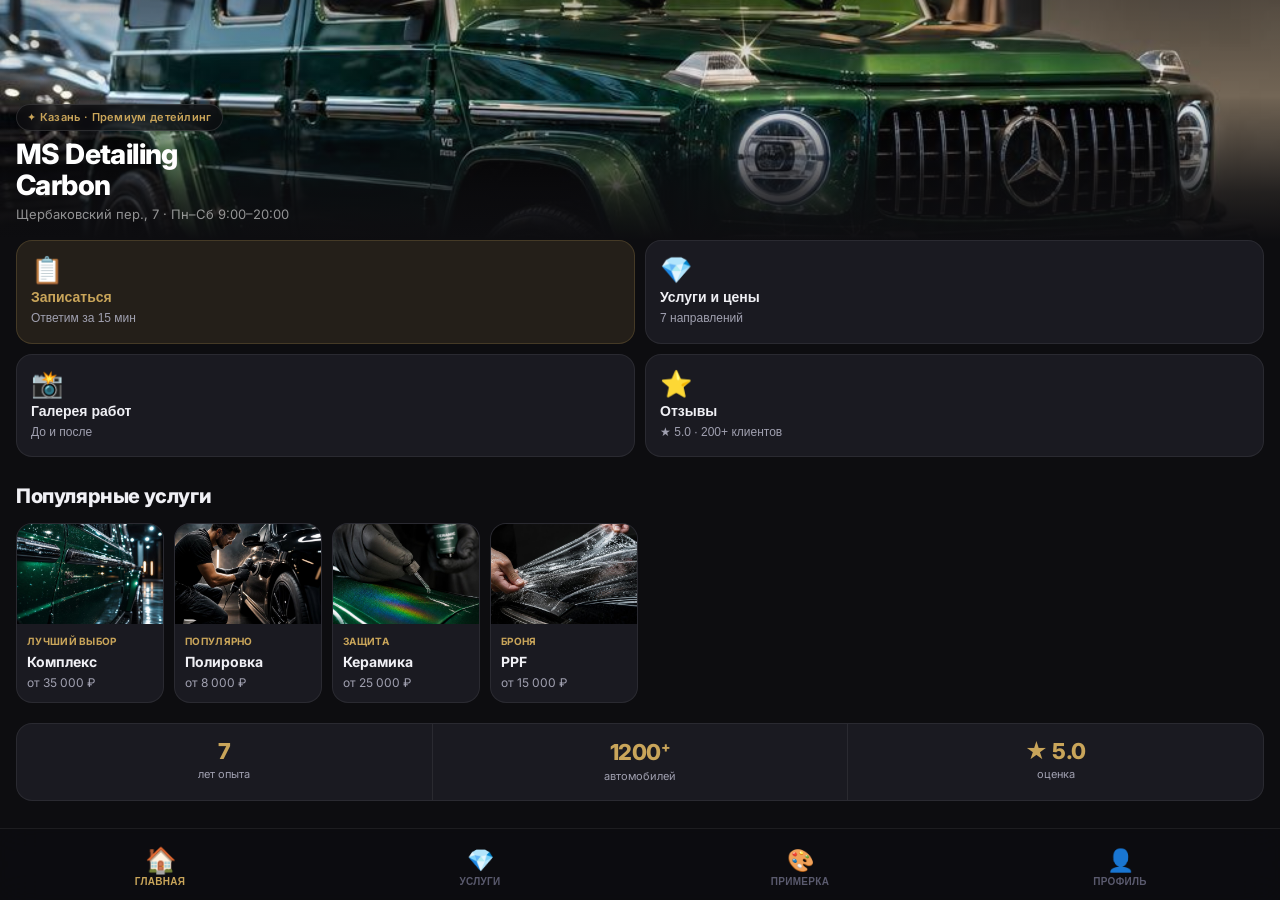
==== commit b88af1ac: "Update styles in tma.css Replit-Commit-Author: Agent" ====
--- a/tma.html
+++ b/tma.html
@@ -1,463 +1,19 @@
 <!DOCTYPE html>
 <html lang="ru">
 <head>
-  <meta charset="UTF-8"/>
-  <meta name="viewport" content="width=device-width, initial-scale=1.0, viewport-fit=cover"/>
+  <meta charset="UTF-8">
+  <meta name="viewport" content="width=device-width, initial-scale=1.0, viewport-fit=cover, user-scalable=no, maximum-scale=1">
   <title>MS Detailing Carbon</title>
   <script src="https://telegram.org/js/telegram-web-app.js"></script>
-  <link rel="stylesheet" href="tma.css"/>
+  <link rel="preconnect" href="https://fonts.googleapis.com">
+  <link href="https://fonts.googleapis.com/css2?family=Inter:wght@400;500;600;700;800&display=swap" rel="stylesheet">
+  <link rel="stylesheet" href="tma.css">
 </head>
 <body>
-
-<!-- ══════════════ ЭКРАН: ГЛАВНАЯ ══════════════ -->
-<div class="screen active" id="screen-home">
-  <div class="screen-scroll">
-
-    <!-- Hero -->
-    <div class="home-hero">
-      <div class="hh-bg" style="background-image:url('assets/gwagon-front.jpg')"></div>
-      <div class="hh-gradient"></div>
-      <div class="hh-content">
-        <div class="hh-badge">✦ Казань · Премиум детейлинг</div>
-        <div class="hh-logo">MS <em>Detailing Carbon</em></div>
-        <p class="hh-addr">Щербаковский пер., 7 · Пн–Сб 9:00–20:00</p>
-      </div>
-    </div>
-
-    <!-- Приветствие пользователя -->
-    <div class="user-banner" id="userBanner" style="display:none">
-      <div class="ub-avatar" id="ubAvatar"></div>
-      <div class="ub-text">
-        <div class="ub-name" id="ubName">Добро пожаловать!</div>
-        <div class="ub-sub">Ваш аккаунт Telegram подтверждён ✓</div>
-      </div>
-      <div class="ub-badge">VIP</div>
-    </div>
-
-    <!-- Быстрые действия -->
-    <div class="quick-grid">
-      <button class="qg-btn qg-btn--primary" onclick="TMA.goTo('booking')">
-        <div class="qgb-icon">📋</div>
-        <div class="qgb-label">Записаться</div>
-        <div class="qgb-sub">Ответим за 15 мин</div>
-      </button>
-      <button class="qg-btn" onclick="TMA.goTo('catalog')">
-        <div class="qgb-icon">💎</div>
-        <div class="qgb-label">Услуги</div>
-        <div class="qgb-sub">7 направлений</div>
-      </button>
-      <button class="qg-btn" onclick="TMA.goTo('tryon')">
-        <div class="qgb-icon">🎨</div>
-        <div class="qgb-label">Примерка</div>
-        <div class="qgb-sub">Ваш авто</div>
-      </button>
-      <button class="qg-btn" onclick="TMA.goTo('cabinet')">
-        <div class="qgb-icon">👤</div>
-        <div class="qgb-label">Кабинет</div>
-        <div class="qgb-sub">История</div>
-      </button>
-    </div>
-
-    <!-- Популярные услуги -->
-    <div class="section-title">Популярные услуги</div>
-    <div class="promo-scroll">
-      <div class="promo-card" onclick="TMA.goToBooking('Полный уход — Комплексный детейлинг (от 35 000 ₽)')">
-        <div class="pc-img" style="background-image:url('assets/gwagon-after.jpg')"></div>
-        <div class="pc-body">
-          <div class="pc-tag">Лучший выбор</div>
-          <div class="pc-name">Комплекс</div>
-          <div class="pc-price">от 35 000 ₽</div>
-        </div>
-      </div>
-      <div class="promo-card" onclick="TMA.goToBooking('Блеск — Полировка кузова (от 8 000 ₽)')">
-        <div class="pc-img" style="background-image:url('assets/polishing.jpg')"></div>
-        <div class="pc-body">
-          <div class="pc-tag">Популярно</div>
-          <div class="pc-name">Полировка</div>
-          <div class="pc-price">от 8 000 ₽</div>
-        </div>
-      </div>
-      <div class="promo-card" onclick="TMA.goToBooking('Защита — Керамическое покрытие (от 25 000 ₽)')">
-        <div class="pc-img" style="background-image:url('assets/ceramic-apply.jpg')"></div>
-        <div class="pc-body">
-          <div class="pc-tag">Защита</div>
-          <div class="pc-name">Керамика</div>
-          <div class="pc-price">от 25 000 ₽</div>
-        </div>
-      </div>
-      <div class="promo-card" onclick="TMA.goToBooking('Защита — Бронирование PPF (от 15 000 ₽)')">
-        <div class="pc-img" style="background-image:url('assets/ppf-apply.jpg')"></div>
-        <div class="pc-body">
-          <div class="pc-tag">PPF</div>
-          <div class="pc-name">Бронирование</div>
-          <div class="pc-price">от 15 000 ₽</div>
-        </div>
-      </div>
-    </div>
-
-    <!-- Статистика -->
-    <div class="stats-row">
-      <div class="stat-item">
-        <div class="si-num">7</div>
-        <div class="si-lbl">лет опыта</div>
-      </div>
-      <div class="stat-sep"></div>
-      <div class="stat-item">
-        <div class="si-num">1200<sup>+</sup></div>
-        <div class="si-lbl">автомобилей</div>
-      </div>
-      <div class="stat-sep"></div>
-      <div class="stat-item">
-        <div class="si-num">★ 5.0</div>
-        <div class="si-lbl">оценка</div>
-      </div>
-    </div>
-
-    <!-- Контакты -->
-    <div class="section-title">Контакты</div>
-    <div class="contact-list">
-      <a href="tel:+79991576971" class="cl-item">
-        <div class="cl-icon">📞</div>
-        <div class="cl-body">
-          <div class="cl-label">Телефон</div>
-          <div class="cl-val">+7 (999) 157-69-71</div>
-        </div>
-        <div class="cl-arrow">›</div>
-      </a>
-      <a href="https://yandex.ru/maps/?pt=49.1064,55.7960&z=16" target="_blank" class="cl-item">
-        <div class="cl-icon">📍</div>
-        <div class="cl-body">
-          <div class="cl-label">Адрес</div>
-          <div class="cl-val">Щербаковский пер., 7, Казань</div>
-        </div>
-        <div class="cl-arrow">›</div>
-      </a>
-      <div class="cl-item">
-        <div class="cl-icon">🕐</div>
-        <div class="cl-body">
-          <div class="cl-label">Режим работы</div>
-          <div class="cl-val">Пн–Сб: 9:00–20:00</div>
-        </div>
-      </div>
-    </div>
-
+  <div id="app">
+    <div id="screen-root"></div>
+    <nav id="tab-bar"></nav>
   </div>
-</div>
-
-<!-- ══════════════ ЭКРАН: ЗАПИСЬ ══════════════ -->
-<div class="screen" id="screen-booking">
-  <div class="screen-header">
-    <button class="sh-back" onclick="TMA.goBack()">‹</button>
-    <h2>Запись на услугу</h2>
-  </div>
-  <div class="screen-scroll">
-
-    <div class="booking-user-card" id="bookingUserCard" style="display:none">
-      <div class="buc-avatar" id="bucAvatar"></div>
-      <div class="buc-info">
-        <div class="buc-name" id="bucName"></div>
-        <div class="buc-hint">Telegram подтверждён — телефон необязателен ✓</div>
-      </div>
-    </div>
-
-    <form id="tmaBookingForm" class="booking-form">
-
-      <div class="bf-group" id="bfGroupName">
-        <label class="bf-label">Ваше имя</label>
-        <input class="bf-input" type="text" id="bName" placeholder="Имя и фамилия" required/>
-      </div>
-
-      <div class="bf-group" id="bfGroupPhone">
-        <label class="bf-label">Телефон <span class="bf-opt">необязательно</span></label>
-        <input class="bf-input" type="tel" id="bPhone" placeholder="+7 (___) ___-__-__"/>
-      </div>
-
-      <div class="bf-group">
-        <label class="bf-label">Услуга</label>
-        <div class="bf-select-wrap">
-          <select class="bf-select" id="bService">
-            <option value="">Выберите услугу...</option>
-            <option>Блеск — Полировка кузова (от 8 000 ₽)</option>
-            <option>Защита — Керамическое покрытие (от 25 000 ₽)</option>
-            <option>Защита — Бронирование PPF (от 15 000 ₽)</option>
-            <option>Химчистка салона (от 6 000 ₽)</option>
-            <option>Полный уход — Комплексный детейлинг (от 35 000 ₽)</option>
-            <option>Восстановление фар (от 3 000 ₽)</option>
-            <option>Тонировка стёкол (от 5 000 ₽)</option>
-            <option>Не знаю, нужна консультация</option>
-          </select>
-          <span class="bf-select-arrow">▾</span>
-        </div>
-      </div>
-
-      <div class="bf-group">
-        <label class="bf-label">Автомобиль и пожелания</label>
-        <textarea class="bf-input bf-textarea" id="bComment" placeholder="Например: BMW X5, нужна полировка + керамика. Авто 2019 г." rows="4"></textarea>
-      </div>
-
-      <div class="bf-group">
-        <label class="bf-label">Фото автомобиля <span class="bf-opt">необязательно</span></label>
-        <input type="file" id="bPhotos" accept="image/*" multiple style="display:none" onchange="TMA.onPhotoChange()"/>
-        <button type="button" class="bf-photo-btn" onclick="document.getElementById('bPhotos').click()">
-          <span>📷</span> Прикрепить фото
-        </button>
-        <div class="bf-photo-preview" id="bPhotoPreview"></div>
-      </div>
-
-      <div class="bf-submit-wrap">
-        <button type="submit" class="bf-submit" id="bSubmit">
-          <span id="bSubmitText">Отправить заявку</span>
-        </button>
-        <p class="bf-note">Ответим в течение 15 минут</p>
-      </div>
-
-      <div class="bf-result" id="bResult"></div>
-
-    </form>
-  </div>
-</div>
-
-<!-- ══════════════ ЭКРАН: КАТАЛОГ ══════════════ -->
-<div class="screen" id="screen-catalog">
-  <div class="screen-header">
-    <button class="sh-back" onclick="TMA.goBack()">‹</button>
-    <h2>Услуги и цены</h2>
-  </div>
-  <div class="screen-scroll">
-
-    <div class="catalog-list">
-
-      <div class="cat-card" onclick="TMA.goToBooking('Полный уход — Комплексный детейлинг (от 35 000 ₽)')">
-        <div class="cc-img" style="background-image:url('assets/gwagon-after.jpg')"></div>
-        <div class="cc-body">
-          <div class="cc-badge cc-badge--gold">Лучший выбор</div>
-          <h3 class="cc-name">Комплексный детейлинг</h3>
-          <p class="cc-desc">Полировка + керамика + химчистка + все детали. Полное преображение за 3–5 дней.</p>
-          <div class="cc-footer">
-            <span class="cc-time">⏱ 3–5 дней</span>
-            <span class="cc-price">от 35 000 ₽</span>
-          </div>
-        </div>
-      </div>
-
-      <div class="cat-card" onclick="TMA.goToBooking('Блеск — Полировка кузова (от 8 000 ₽)')">
-        <div class="cc-img" style="background-image:url('assets/polishing.jpg')"></div>
-        <div class="cc-body">
-          <div class="cc-badge">Популярно</div>
-          <h3 class="cc-name">Полировка кузова</h3>
-          <p class="cc-desc">Устраняет царапины, голограммы, потёртости. Зеркальный блеск и глубокий цвет.</p>
-          <div class="cc-footer">
-            <span class="cc-time">⏱ 1–2 дня</span>
-            <span class="cc-price">от 8 000 ₽</span>
-          </div>
-        </div>
-      </div>
-
-      <div class="cat-card" onclick="TMA.goToBooking('Защита — Керамическое покрытие (от 25 000 ₽)')">
-        <div class="cc-img" style="background-image:url('assets/ceramic-apply.jpg')"></div>
-        <div class="cc-body">
-          <h3 class="cc-name">Керамическое покрытие</h3>
-          <p class="cc-desc">Защита лакокрасочного покрытия на 3–5 лет. Гидрофобность, стойкость к UV.</p>
-          <div class="cc-footer">
-            <span class="cc-time">⏱ 2–3 дня</span>
-            <span class="cc-price">от 25 000 ₽</span>
-          </div>
-        </div>
-      </div>
-
-      <div class="cat-card" onclick="TMA.goToBooking('Защита — Бронирование PPF (от 15 000 ₽)')">
-        <div class="cc-img" style="background-image:url('assets/ppf-apply.jpg')"></div>
-        <div class="cc-body">
-          <h3 class="cc-name">Бронирование PPF</h3>
-          <p class="cc-desc">Полиуретановая плёнка от сколов и царапин. Самовосстанавливающееся покрытие.</p>
-          <div class="cc-footer">
-            <span class="cc-time">⏱ 2–5 дней</span>
-            <span class="cc-price">от 15 000 ₽</span>
-          </div>
-        </div>
-      </div>
-
-      <div class="cat-card" onclick="TMA.goToBooking('Химчистка салона (от 6 000 ₽)')">
-        <div class="cc-img" style="background-image:url('assets/bmw-interior-after.jpg')"></div>
-        <div class="cc-body">
-          <h3 class="cc-name">Химчистка салона</h3>
-          <p class="cc-desc">Глубокая очистка обивки, кожи, пластика и ковров. Устранение запахов.</p>
-          <div class="cc-footer">
-            <span class="cc-time">⏱ 1 день</span>
-            <span class="cc-price">от 6 000 ₽</span>
-          </div>
-        </div>
-      </div>
-
-      <div class="cat-cards-row">
-        <div class="cat-card-sm" onclick="TMA.goToBooking('Восстановление фар (от 3 000 ₽)')">
-          <div class="ccs-icon">💡</div>
-          <div class="ccs-name">Фары</div>
-          <div class="ccs-price">от 3 000 ₽</div>
-          <div class="ccs-time">2–4 ч</div>
-        </div>
-        <div class="cat-card-sm" onclick="TMA.goToBooking('Тонировка стёкол (от 5 000 ₽)')">
-          <div class="ccs-icon">🪟</div>
-          <div class="ccs-name">Тонировка</div>
-          <div class="ccs-price">от 5 000 ₽</div>
-          <div class="ccs-time">3–5 ч</div>
-        </div>
-        <div class="cat-card-sm" onclick="TMA.goToBooking('Не знаю, нужна консультация')">
-          <div class="ccs-icon">💬</div>
-          <div class="ccs-name">Консульт.</div>
-          <div class="ccs-price">Бесплатно</div>
-          <div class="ccs-time">15 мин</div>
-        </div>
-      </div>
-
-    </div>
-  </div>
-</div>
-
-<!-- ══════════════ ЭКРАН: ПРИМЕРКА ══════════════ -->
-<div class="screen" id="screen-tryon">
-  <div class="screen-header">
-    <button class="sh-back" onclick="TMA.goBack()">‹</button>
-    <h2>Примерка покрытия</h2>
-  </div>
-  <div class="screen-scroll">
-
-    <!-- Загрузка фото -->
-    <div id="tryonUpload" class="tryon-upload-zone">
-      <input type="file" id="tryonFile" accept="image/*" style="display:none" onchange="TMA.tryOnLoad(this)"/>
-      <div class="tuz-inner" onclick="document.getElementById('tryonFile').click()">
-        <div class="tuz-icon">🚗</div>
-        <div class="tuz-title">Загрузите фото автомобиля</div>
-        <div class="tuz-hint">Сфотографируйте авто сбоку при хорошем освещении</div>
-        <div class="tuz-btn">Выбрать фото</div>
-      </div>
-    </div>
-
-    <!-- Рабочая зона -->
-    <div id="tryonWorkspace" style="display:none">
-
-      <div class="tryon-canvas-wrap">
-        <canvas id="tryonCanvas"></canvas>
-        <div class="tryon-overlay" id="tryonOverlay"></div>
-        <div class="tryon-badge" id="tryonBadge">Оригинал</div>
-      </div>
-
-      <!-- Покрытия -->
-      <div class="tryon-section-label">Выберите покрытие</div>
-      <div class="treatment-grid">
-        <button class="tg-btn active" data-t="original" onclick="TMA.applyTreatment('original')">
-          <span class="tgb-icon">📸</span>
-          <span class="tgb-name">Оригинал</span>
-        </button>
-        <button class="tg-btn" data-t="polish" onclick="TMA.applyTreatment('polish')">
-          <span class="tgb-icon">✨</span>
-          <span class="tgb-name">Полировка</span>
-        </button>
-        <button class="tg-btn" data-t="ceramic" onclick="TMA.applyTreatment('ceramic')">
-          <span class="tgb-icon">🛡️</span>
-          <span class="tgb-name">Керамика</span>
-        </button>
-        <button class="tg-btn" data-t="ppf" onclick="TMA.applyTreatment('ppf')">
-          <span class="tgb-icon">🏎️</span>
-          <span class="tgb-name">PPF плёнка</span>
-        </button>
-        <button class="tg-btn" data-t="tint" onclick="TMA.applyTreatment('tint')">
-          <span class="tgb-icon">🪟</span>
-          <span class="tgb-name">Тонировка</span>
-        </button>
-      </div>
-
-      <!-- Цвет для PPF -->
-      <div id="colorSection" style="display:none">
-        <div class="tryon-section-label">Цвет плёнки</div>
-        <div class="color-row">
-          <button class="cr-swatch active" data-color="none" onclick="TMA.setColor('none')" title="Прозрачная" style="background:linear-gradient(135deg,#fff 50%,#ccc 50%)"></button>
-          <button class="cr-swatch" data-color="#0f0f0f" onclick="TMA.setColor('#0f0f0f')" style="background:#0f0f0f" title="Чёрный"></button>
-          <button class="cr-swatch" data-color="#f5f5f5" onclick="TMA.setColor('#f5f5f5')" style="background:#f5f5f5;border-color:#ccc" title="Белый"></button>
-          <button class="cr-swatch" data-color="#1e3a8a" onclick="TMA.setColor('#1e3a8a')" style="background:#1e3a8a" title="Синий"></button>
-          <button class="cr-swatch" data-color="#7f1d1d" onclick="TMA.setColor('#7f1d1d')" style="background:#7f1d1d" title="Красный"></button>
-          <button class="cr-swatch" data-color="#14532d" onclick="TMA.setColor('#14532d')" style="background:#14532d" title="Зелёный"></button>
-          <button class="cr-swatch" data-color="#4c1d95" onclick="TMA.setColor('#4c1d95')" style="background:#4c1d95" title="Фиолетовый"></button>
-          <button class="cr-swatch" data-color="#78350f" onclick="TMA.setColor('#78350f')" style="background:#78350f" title="Коричневый"></button>
-        </div>
-      </div>
-
-      <!-- Описание -->
-      <div class="tryon-desc" id="treatmentDesc"></div>
-
-      <!-- CTA -->
-      <div class="tryon-actions" id="tryonActions" style="display:none">
-        <button class="bf-submit" onclick="TMA.bookFromTryon()">
-          Записаться на эту услугу →
-        </button>
-      </div>
-
-      <button class="tryon-reload" onclick="TMA.tryOnReset()">↩ Загрузить другое фото</button>
-    </div>
-
-  </div>
-</div>
-
-<!-- ══════════════ ЭКРАН: КАБИНЕТ ══════════════ -->
-<div class="screen" id="screen-cabinet">
-  <div class="screen-header">
-    <button class="sh-back" onclick="TMA.goBack()">‹</button>
-    <h2>Личный кабинет</h2>
-  </div>
-  <div class="screen-scroll">
-
-    <div class="profile-card" id="profileCard">
-      <div class="profile-avatar" id="profileAvatar">👤</div>
-      <div class="profile-info">
-        <div class="profile-name" id="profileName">Загрузка...</div>
-        <div class="profile-sub" id="profileSub"></div>
-      </div>
-    </div>
-
-    <div class="stats-grid" id="cabinetStats" style="display:none">
-      <div class="sg-item">
-        <div class="sgi-val" id="statCount">0</div>
-        <div class="sgi-lbl">Заявок</div>
-      </div>
-      <div class="sg-item">
-        <div class="sgi-val" id="statLast">—</div>
-        <div class="sgi-lbl">Последняя</div>
-      </div>
-      <div class="sg-item sg-item--promo">
-        <div class="sgi-val">−25%</div>
-        <div class="sgi-lbl">CARBON25</div>
-      </div>
-    </div>
-
-    <div class="section-title">История заявок</div>
-    <div id="bookingsList"></div>
-
-  </div>
-</div>
-
-<!-- ══════════════ НИЖНЯЯ НАВИГАЦИЯ ══════════════ -->
-<nav class="bottom-nav">
-  <button class="bn-btn active" data-tab="home" onclick="TMA.goTo('home')">
-    <span class="bn-icon">🏠</span>
-    <span class="bn-lbl">Главная</span>
-  </button>
-  <button class="bn-btn" data-tab="catalog" onclick="TMA.goTo('catalog')">
-    <span class="bn-icon">💎</span>
-    <span class="bn-lbl">Услуги</span>
-  </button>
-  <button class="bn-cta" onclick="TMA.goTo('booking')">
-    <span class="bn-cta-icon">+</span>
-  </button>
-  <button class="bn-btn" data-tab="tryon" onclick="TMA.goTo('tryon')">
-    <span class="bn-icon">🎨</span>
-    <span class="bn-lbl">Примерка</span>
-  </button>
-  <button class="bn-btn" data-tab="cabinet" onclick="TMA.goTo('cabinet')">
-    <span class="bn-icon">👤</span>
-    <span class="bn-lbl">Кабинет</span>
-  </button>
-</nav>
-
-<script src="tma.js"></script>
+  <script src="tma.js"></script>
 </body>
 </html>
--- a/tma.css
+++ b/tma.css
@@ -1,791 +1,1334 @@
-/* ════════════════════════════════════════════
-   MS Detailing Carbon — Telegram Mini App
-   ════════════════════════════════════════════ */
+/* ═══════════════════════════════════════════════
+   MS Detailing Carbon — Native App CSS v3
+   ═══════════════════════════════════════════════ */
 
 *, *::before, *::after { box-sizing: border-box; margin: 0; padding: 0; }
 
 :root {
-  --bg:       var(--tg-theme-bg-color,           #131316);
-  --bg2:      var(--tg-theme-secondary-bg-color, #1e1e23);
-  --text:     var(--tg-theme-text-color,         #ffffff);
-  --hint:     var(--tg-theme-hint-color,         #8b8b9a);
-  --link:     var(--tg-theme-link-color,         #c9a55a);
-  --btn:      var(--tg-theme-button-color,       #c9a55a);
-  --btn-text: var(--tg-theme-button-text-color,  #000000);
-  --gold:     #c9a55a;
-  --gold2:    #e8c878;
-  --surface:  #1e1e23;
-  --surface2: #28282f;
-  --border:   rgba(255,255,255,.07);
-  --nav:      68px;
-  --r:        14px;
-  --r-sm:     10px;
-  --safe-b:   env(safe-area-inset-bottom, 0px);
-}
-
-html { height: 100%; -webkit-text-size-adjust: 100%; }
+  --bg:        #0d0d10;
+  --bg2:       #17171c;
+  --bg3:       #1f1f26;
+  --surface:   #1a1a21;
+  --surface2:  #22222a;
+  --border:    rgba(255,255,255,.07);
+  --border2:   rgba(255,255,255,.12);
+  --text:      #f0f0f5;
+  --text2:     #a0a0b0;
+  --text3:     #5a5a6e;
+  --gold:      #c9a55a;
+  --gold2:     #e8c878;
+  --gold-bg:   rgba(201,165,90,.12);
+  --gold-dim:  rgba(201,165,90,.06);
+  --green:     #34c759;
+  --red:       #ff3b30;
+  --blue:      #0a84ff;
+  --r:         16px;
+  --r-sm:      10px;
+  --r-lg:      22px;
+  --nav-h:     72px;
+  --safe-b:    env(safe-area-inset-bottom, 0px);
+  --safe-t:    env(safe-area-inset-top, 0px);
+  --easing:    cubic-bezier(0.4, 0, 0.2, 1);
+  --spring:    cubic-bezier(0.34, 1.56, 0.64, 1);
+}
+
+html { height: 100%; background: var(--bg); }
+
 body {
   height: 100%;
   background: var(--bg);
   color: var(--text);
-  font-family: -apple-system, 'SF Pro Text', 'Segoe UI', system-ui, sans-serif;
+  font-family: 'Inter', -apple-system, 'SF Pro Text', system-ui, sans-serif;
   font-size: 15px;
   line-height: 1.5;
   overflow: hidden;
   -webkit-font-smoothing: antialiased;
-}
-
-/* ── Screens ─────────────────────────────────── */
+  -webkit-tap-highlight-color: transparent;
+  user-select: none;
+}
+
+/* ─── App shell ─────────────────────────────── */
+#app {
+  height: 100%;
+  display: flex;
+  flex-direction: column;
+  overflow: hidden;
+}
+
+#screen-root {
+  flex: 1;
+  position: relative;
+  overflow: hidden;
+}
+
+/* ─── Screens ───────────────────────────────── */
 .screen {
-  position: fixed;
-  inset: 0 0 var(--nav) 0;
-  display: none;
+  position: absolute;
+  inset: 0;
+  display: flex;
   flex-direction: column;
   background: var(--bg);
-  will-change: transform, opacity;
-}
-.screen.active { display: flex; }
-.screen.slide-in  { animation: slideIn  .28s cubic-bezier(.4,0,.2,1) both; }
-.screen.slide-out { animation: slideOut .22s cubic-bezier(.4,0,.2,1) both; }
-@keyframes slideIn  { from { transform: translateX(32px); opacity: 0; } to { transform: none; opacity: 1; } }
-@keyframes slideOut { from { opacity: 1; } to { opacity: 0; } }
-
-.screen-scroll {
+  will-change: transform;
+  backface-visibility: hidden;
+}
+
+/* Scroll container within a screen */
+.screen-body {
   flex: 1;
   overflow-y: auto;
   overflow-x: hidden;
   -webkit-overflow-scrolling: touch;
   overscroll-behavior-y: contain;
-  padding-bottom: 20px;
-}
-
-.screen-header {
-  display: flex;
+  padding-bottom: 24px;
+}
+
+/* ─── Transitions ───────────────────────────── */
+.screen--push-enter {
+  transform: translateX(100%);
+  animation: pushEnter 0.34s var(--easing) forwards;
+}
+.screen--push-exit {
+  animation: pushExit 0.34s var(--easing) forwards;
+  pointer-events: none;
+}
+.screen--pop-enter {
+  animation: popEnter 0.3s var(--easing) forwards;
+}
+.screen--pop-exit {
+  transform: translateX(0);
+  animation: popExit 0.3s var(--easing) forwards;
+  pointer-events: none;
+}
+.screen--tab-enter {
+  animation: tabEnter 0.26s var(--easing) forwards;
+}
+.screen--tab-exit {
+  animation: tabExit 0.2s var(--easing) forwards;
+  pointer-events: none;
+}
+
+@keyframes pushEnter  { from { transform: translateX(100%); } to { transform: translateX(0); } }
+@keyframes pushExit   { from { transform: translateX(0); opacity:1; } to { transform: translateX(-28%); opacity:.5; } }
+@keyframes popEnter   { from { transform: translateX(-28%); opacity:.5; } to { transform: translateX(0); opacity:1; } }
+@keyframes popExit    { from { transform: translateX(0); } to { transform: translateX(100%); } }
+@keyframes tabEnter   { from { opacity:0; transform: scale(.97) translateY(6px); } to { opacity:1; transform: none; } }
+@keyframes tabExit    { from { opacity:1; } to { opacity:0; } }
+
+/* ─── Swipe-back live drag ──────────────────── */
+.screen--dragging { transition: none !important; animation: none !important; }
+
+/* ─── Bottom tab bar ────────────────────────── */
+#tab-bar {
+  height: calc(var(--nav-h) + var(--safe-b));
+  padding-bottom: var(--safe-b);
+  background: rgba(13,13,16,.94);
+  backdrop-filter: blur(20px) saturate(1.4);
+  -webkit-backdrop-filter: blur(20px) saturate(1.4);
+  border-top: 1px solid var(--border);
+  display: flex;
+  align-items: stretch;
+  flex-shrink: 0;
+  z-index: 100;
+}
+.tab-btn {
+  flex: 1;
+  display: flex;
+  flex-direction: column;
   align-items: center;
-  gap: 8px;
+  justify-content: center;
+  gap: 4px;
+  border: none;
+  background: none;
+  color: var(--text3);
+  cursor: pointer;
+  padding: 8px 4px 0;
+  transition: color 0.2s;
+  position: relative;
+}
+.tab-btn--active { color: var(--gold); }
+.tab-btn__icon {
+  font-size: 22px;
+  line-height: 1;
+  transition: transform 0.2s var(--spring);
+}
+.tab-btn--active .tab-btn__icon { transform: scale(1.15); }
+.tab-btn__label {
+  font-size: 10px;
+  font-weight: 600;
+  letter-spacing: .3px;
+  text-transform: uppercase;
+}
+.tab-btn__dot {
+  position: absolute;
+  top: 6px;
+  right: calc(50% - 16px);
+  width: 7px; height: 7px;
+  background: var(--gold);
+  border-radius: 50%;
+  border: 2px solid var(--bg);
+}
+
+/* ─── Nav header ────────────────────────────── */
+.nav-header {
+  display: flex;
+  align-items: center;
   padding: 14px 16px 12px;
   background: var(--bg);
   border-bottom: 1px solid var(--border);
   flex-shrink: 0;
-  position: sticky;
-  top: 0;
-  z-index: 10;
-}
-.screen-header h2 {
+  gap: 10px;
+  min-height: 56px;
+}
+.nav-header__back {
+  width: 36px; height: 36px;
+  border: none;
+  background: var(--surface);
+  color: var(--gold);
+  border-radius: 50%;
+  font-size: 20px;
+  display: flex; align-items: center; justify-content: center;
+  cursor: pointer;
+  flex-shrink: 0;
+  transition: opacity .15s;
+}
+.nav-header__back:active { opacity: .6; }
+.nav-header__title {
   font-size: 18px;
   font-weight: 700;
   letter-spacing: -.3px;
-}
-.sh-back {
+  flex: 1;
+}
+.nav-header__action {
   width: 36px; height: 36px;
-  background: var(--surface2);
   border: none;
+  background: var(--gold-bg);
+  color: var(--gold);
   border-radius: 50%;
+  font-size: 16px;
+  display: flex; align-items: center; justify-content: center;
+  cursor: pointer;
+}
+
+/* ─── Buttons ───────────────────────────────── */
+.btn {
+  display: inline-flex; align-items: center; justify-content: center;
+  gap: 8px;
+  height: 52px;
+  padding: 0 24px;
+  border-radius: var(--r);
+  border: none;
+  font-size: 16px;
+  font-weight: 700;
+  cursor: pointer;
+  transition: opacity .15s, transform .12s;
+  width: 100%;
+}
+.btn:active { opacity: .8; transform: scale(.98); }
+.btn--gold {
+  background: linear-gradient(135deg, var(--gold) 0%, var(--gold2) 100%);
+  color: #000;
+  box-shadow: 0 4px 20px rgba(201,165,90,.3);
+}
+.btn--ghost {
+  background: var(--surface);
+  color: var(--text);
+  border: 1px solid var(--border2);
+}
+.btn--outline {
+  background: transparent;
   color: var(--gold);
-  font-size: 22px;
-  line-height: 1;
-  cursor: pointer;
+  border: 1.5px solid var(--gold);
+}
+.btn--sm {
+  height: 40px;
+  font-size: 14px;
+  padding: 0 16px;
+  border-radius: var(--r-sm);
+  width: auto;
+}
+.btn--icon { gap: 6px; }
+.btn:disabled { opacity: .45; pointer-events: none; }
+
+/* ─── Cards ─────────────────────────────────── */
+.card {
+  background: var(--surface);
+  border-radius: var(--r);
+  border: 1px solid var(--border);
+  overflow: hidden;
+}
+.card--pressable { cursor: pointer; transition: transform .12s, opacity .12s; }
+.card--pressable:active { transform: scale(.97); opacity: .85; }
+
+/* ─── Section title ─────────────────────────── */
+.section-title {
+  font-size: 20px;
+  font-weight: 800;
+  letter-spacing: -.4px;
+  padding: 20px 16px 12px;
+  color: var(--text);
+}
+.section-title--sm {
+  font-size: 13px;
+  font-weight: 700;
+  letter-spacing: .5px;
+  text-transform: uppercase;
+  color: var(--text3);
+  padding: 16px 16px 8px;
+}
+
+/* ─── Tags/Badges ───────────────────────────── */
+.badge {
+  display: inline-flex;
+  align-items: center;
+  height: 22px;
+  padding: 0 9px;
+  border-radius: 99px;
+  font-size: 11px;
+  font-weight: 700;
+  letter-spacing: .2px;
+}
+.badge--gold   { background: var(--gold-bg); color: var(--gold); }
+.badge--green  { background: rgba(52,199,89,.15); color: var(--green); }
+.badge--blue   { background: rgba(10,132,255,.12); color: var(--blue); }
+.badge--dim    { background: var(--surface2); color: var(--text2); }
+
+/* ─── Divider ───────────────────────────────── */
+.divider {
+  height: 1px;
+  background: var(--border);
+  margin: 0 16px;
+}
+
+/* ─── List row ──────────────────────────────── */
+.list-row {
+  display: flex; align-items: center;
+  gap: 14px;
+  padding: 14px 16px;
+  background: var(--surface);
+  cursor: pointer;
+  transition: opacity .12s;
+  border-bottom: 1px solid var(--border);
+}
+.list-row:active { opacity: .7; }
+.list-row:last-child { border-bottom: none; }
+.list-row__icon {
+  width: 42px; height: 42px;
+  border-radius: 12px;
+  background: var(--gold-dim);
   display: flex; align-items: center; justify-content: center;
-  flex-shrink: 0;
-  -webkit-tap-highlight-color: transparent;
-}
-
-/* ── Home Hero ───────────────────────────────── */
+  font-size: 20px;
+  flex-shrink: 0;
+}
+.list-row__body { flex: 1; min-width: 0; }
+.list-row__title { font-size: 15px; font-weight: 600; }
+.list-row__sub { font-size: 13px; color: var(--text2); margin-top: 1px; }
+.list-row__right { color: var(--text3); font-size: 18px; flex-shrink: 0; }
+
+/* ─── Form elements ─────────────────────────── */
+.form-group { padding: 0 16px; margin-bottom: 14px; }
+.form-label {
+  display: block;
+  font-size: 12px;
+  font-weight: 700;
+  letter-spacing: .4px;
+  text-transform: uppercase;
+  color: var(--text3);
+  margin-bottom: 8px;
+}
+.form-input, .form-select, .form-textarea {
+  width: 100%;
+  background: var(--surface);
+  border: 1.5px solid var(--border2);
+  border-radius: var(--r-sm);
+  color: var(--text);
+  font-family: inherit;
+  font-size: 16px;
+  padding: 13px 14px;
+  outline: none;
+  transition: border-color .2s;
+  appearance: none;
+  -webkit-appearance: none;
+}
+.form-input:focus, .form-select:focus, .form-textarea:focus {
+  border-color: var(--gold);
+}
+.form-input::placeholder, .form-textarea::placeholder { color: var(--text3); }
+.form-textarea { resize: none; min-height: 96px; }
+.form-select-wrap { position: relative; }
+.form-select-wrap::after {
+  content: '▾';
+  position: absolute; right: 14px; top: 50%;
+  transform: translateY(-50%);
+  color: var(--text2); pointer-events: none;
+}
+
+/* ─── HOME screen ───────────────────────────── */
 .home-hero {
   position: relative;
   height: 240px;
   overflow: hidden;
-}
-.hh-bg {
-  position: absolute;
-  inset: 0;
+  flex-shrink: 0;
+}
+.home-hero__bg {
+  position: absolute; inset: 0;
   background-size: cover;
-  background-position: center 40%;
+  background-position: center;
   transform: scale(1.04);
-}
-.hh-gradient {
-  position: absolute;
-  inset: 0;
-  background: linear-gradient(
-    to bottom,
-    rgba(19,19,22,.2) 0%,
-    rgba(19,19,22,.5) 60%,
-    rgba(19,19,22,1)  100%
-  );
-}
-.hh-content {
-  position: relative;
-  z-index: 1;
-  padding: 28px 18px 20px;
-  height: 100%;
-  display: flex;
-  flex-direction: column;
-  justify-content: flex-end;
-}
-.hh-badge {
-  display: inline-flex;
-  align-items: center;
-  gap: 6px;
+  transition: transform 8s ease;
+}
+.home-hero__bg--anim { transform: scale(1); }
+.home-hero__grad {
+  position: absolute; inset: 0;
+  background: linear-gradient(180deg, rgba(13,13,16,.3) 0%, rgba(13,13,16,.0) 40%, rgba(13,13,16,.8) 80%, var(--bg) 100%);
+}
+.home-hero__content {
+  position: absolute; bottom: 0; left: 0; right: 0;
+  padding: 16px;
+}
+.home-hero__badge {
+  display: inline-flex; align-items: center; gap: 6px;
+  background: rgba(13,13,16,.7);
+  backdrop-filter: blur(8px);
+  border: 1px solid var(--border2);
+  border-radius: 99px;
   font-size: 11px;
   font-weight: 600;
-  letter-spacing: 1.2px;
-  text-transform: uppercase;
   color: var(--gold);
-  background: rgba(201,165,90,.12);
-  border: 1px solid rgba(201,165,90,.25);
-  border-radius: 20px;
   padding: 4px 10px;
-  margin-bottom: 10px;
-  width: fit-content;
-}
-.hh-logo {
+  margin-bottom: 8px;
+  letter-spacing: .3px;
+}
+.home-hero__title {
   font-size: 28px;
   font-weight: 800;
   letter-spacing: -.6px;
   line-height: 1.1;
-  margin-bottom: 6px;
-}
-.hh-logo em { font-style: normal; font-weight: 300; color: rgba(255,255,255,.7); }
-.hh-addr { font-size: 12px; color: rgba(255,255,255,.5); }
-
-/* ── User Banner ─────────────────────────────── */
-.user-banner {
-  margin: 12px 14px 0;
-  background: rgba(201,165,90,.08);
-  border: 1px solid rgba(201,165,90,.18);
+  color: #fff;
+}
+.home-hero__sub {
+  font-size: 13px;
+  color: rgba(255,255,255,.55);
+  margin-top: 4px;
+}
+
+/* User greeting bar */
+.greeting-bar {
+  display: flex; align-items: center; gap: 12px;
+  margin: 14px 16px;
+  background: var(--surface);
+  border: 1px solid var(--border);
   border-radius: var(--r);
   padding: 12px 14px;
-  display: flex;
-  align-items: center;
-  gap: 12px;
-}
-.ub-avatar {
-  width: 40px; height: 40px;
+}
+.greeting-bar__avatar {
+  width: 42px; height: 42px;
   border-radius: 50%;
   background: linear-gradient(135deg, var(--gold), var(--gold2));
+  color: #000;
+  font-weight: 800;
+  font-size: 16px;
   display: flex; align-items: center; justify-content: center;
-  font-size: 17px;
-  font-weight: 700;
-  color: #000;
-  flex-shrink: 0;
-}
-.ub-text { flex: 1; min-width: 0; }
-.ub-name { font-size: 14px; font-weight: 600; }
-.ub-sub { font-size: 11px; color: var(--gold); margin-top: 1px; }
-.ub-badge {
-  font-size: 11px;
-  font-weight: 700;
+  flex-shrink: 0;
+}
+.greeting-bar__text { flex: 1; }
+.greeting-bar__name { font-size: 15px; font-weight: 700; }
+.greeting-bar__sub  { font-size: 12px; color: var(--text2); }
+.greeting-bar__vip {
+  background: var(--gold-bg);
   color: var(--gold);
-  background: rgba(201,165,90,.15);
-  padding: 3px 8px;
-  border-radius: 20px;
-  flex-shrink: 0;
-}
-
-/* ── Quick Grid ──────────────────────────────── */
+  font-size: 10px;
+  font-weight: 800;
+  letter-spacing: .5px;
+  padding: 4px 8px;
+  border-radius: 6px;
+}
+
+/* Quick actions */
 .quick-grid {
   display: grid;
-  grid-template-columns: 1fr 1fr 1fr 1fr;
-  gap: 8px;
-  padding: 14px 14px 0;
-}
-.qg-btn {
-  background: var(--surface);
-  border: 1px solid var(--border);
-  border-radius: var(--r-sm);
-  padding: 14px 6px;
-  display: flex;
-  flex-direction: column;
-  align-items: center;
-  gap: 5px;
-  cursor: pointer;
+  grid-template-columns: 1fr 1fr;
+  gap: 10px;
+  padding: 0 16px;
+  margin-bottom: 4px;
+}
+.quick-btn {
+  background: var(--surface);
+  border: 1px solid var(--border);
+  border-radius: var(--r);
+  padding: 16px 14px;
+  cursor: pointer;
+  display: flex; flex-direction: column; gap: 6px;
+  text-align: left;
+  transition: transform .12s, opacity .12s;
+}
+.quick-btn:active { transform: scale(.96); opacity: .8; }
+.quick-btn--primary {
+  background: var(--gold-bg);
+  border-color: rgba(201,165,90,.2);
+}
+.quick-btn__icon { font-size: 26px; line-height: 1; }
+.quick-btn__label {
+  font-size: 14px;
+  font-weight: 700;
   color: var(--text);
-  text-align: center;
-  transition: background .12s;
-  -webkit-tap-highlight-color: transparent;
-}
-.qg-btn:active { background: var(--surface2); transform: scale(.96); }
-.qg-btn--primary {
-  background: rgba(201,165,90,.12);
-  border-color: rgba(201,165,90,.25);
-}
-.qgb-icon { font-size: 22px; line-height: 1; }
-.qgb-label { font-size: 12px; font-weight: 600; }
-.qgb-sub { font-size: 10px; color: var(--hint); }
-
-/* ── Section Title ───────────────────────────── */
-.section-title {
-  padding: 18px 14px 10px;
-  font-size: 13px;
-  font-weight: 700;
-  text-transform: uppercase;
-  letter-spacing: .8px;
-  color: var(--hint);
-}
-
-/* ── Promo Scroll ────────────────────────────── */
-.promo-scroll {
+}
+.quick-btn--primary .quick-btn__label { color: var(--gold); }
+.quick-btn__sub {
+  font-size: 12px;
+  color: var(--text2);
+  line-height: 1.3;
+}
+
+/* Horizontal scroll strip */
+.hscroll {
   display: flex;
   gap: 10px;
-  padding: 0 14px 4px;
   overflow-x: auto;
-  -webkit-overflow-scrolling: touch;
+  padding: 0 16px 4px;
   scrollbar-width: none;
 }
-.promo-scroll::-webkit-scrollbar { display: none; }
+.hscroll::-webkit-scrollbar { display: none; }
+
+/* Promo cards */
 .promo-card {
   flex-shrink: 0;
-  width: 140px;
-  background: var(--surface);
-  border: 1px solid var(--border);
-  border-radius: var(--r);
-  overflow: hidden;
-  cursor: pointer;
-  -webkit-tap-highlight-color: transparent;
-}
-.promo-card:active { opacity: .8; transform: scale(.97); }
-.pc-img {
-  height: 96px;
+  width: 148px;
+  background: var(--surface);
+  border: 1px solid var(--border);
+  border-radius: var(--r);
+  overflow: hidden;
+  cursor: pointer;
+  transition: transform .12s;
+}
+.promo-card:active { transform: scale(.95); }
+.promo-card__img {
+  height: 100px;
   background-size: cover;
   background-position: center;
 }
-.pc-body { padding: 10px; }
-.pc-tag {
+.promo-card__body { padding: 10px; }
+.promo-card__tag {
   font-size: 10px;
   font-weight: 700;
   color: var(--gold);
+  letter-spacing: .3px;
   text-transform: uppercase;
-  letter-spacing: .5px;
-  margin-bottom: 3px;
-}
-.pc-name { font-size: 13px; font-weight: 700; }
-.pc-price { font-size: 12px; color: var(--hint); margin-top: 2px; }
-
-/* ── Stats Row ───────────────────────────────── */
-.stats-row {
+}
+.promo-card__name {
+  font-size: 14px;
+  font-weight: 700;
+  margin-top: 2px;
+}
+.promo-card__price {
+  font-size: 12px;
+  color: var(--text2);
+  margin-top: 2px;
+}
+
+/* Stats row */
+.stats-strip {
+  display: flex;
+  margin: 16px;
+  background: var(--surface);
+  border: 1px solid var(--border);
+  border-radius: var(--r);
+  overflow: hidden;
+}
+.stat-cell {
+  flex: 1;
+  padding: 16px 8px;
+  text-align: center;
+  border-right: 1px solid var(--border);
+}
+.stat-cell:last-child { border-right: none; }
+.stat-cell__num {
+  font-size: 22px;
+  font-weight: 800;
+  color: var(--gold);
+  letter-spacing: -.5px;
+  line-height: 1;
+}
+.stat-cell__lbl {
+  font-size: 11px;
+  color: var(--text2);
+  margin-top: 4px;
+}
+
+/* ─── SERVICES screen ───────────────────────── */
+.filter-row {
+  display: flex;
+  gap: 8px;
+  padding: 10px 16px 14px;
+  overflow-x: auto;
+  scrollbar-width: none;
+}
+.filter-row::-webkit-scrollbar { display: none; }
+.filter-chip {
+  flex-shrink: 0;
+  height: 34px;
+  padding: 0 14px;
+  border-radius: 99px;
+  border: 1.5px solid var(--border2);
+  background: none;
+  color: var(--text2);
+  font-size: 13px;
+  font-weight: 600;
+  cursor: pointer;
+  transition: all .15s;
+  white-space: nowrap;
+}
+.filter-chip--active {
+  background: var(--gold-bg);
+  border-color: var(--gold);
+  color: var(--gold);
+}
+
+.service-card {
+  display: flex;
+  align-items: stretch;
+  margin: 0 16px 12px;
+  background: var(--surface);
+  border: 1px solid var(--border);
+  border-radius: var(--r);
+  overflow: hidden;
+  cursor: pointer;
+  transition: transform .12s, opacity .12s;
+}
+.service-card:active { transform: scale(.97); opacity: .85; }
+.service-card__img {
+  width: 100px;
+  flex-shrink: 0;
+  background-size: cover;
+  background-position: center;
+}
+.service-card__body {
+  flex: 1;
+  padding: 14px;
+  display: flex;
+  flex-direction: column;
+  gap: 4px;
+}
+.service-card__name {
+  font-size: 15px;
+  font-weight: 700;
+  line-height: 1.2;
+}
+.service-card__desc {
+  font-size: 12px;
+  color: var(--text2);
+  line-height: 1.4;
+  flex: 1;
+  display: -webkit-box;
+  -webkit-line-clamp: 2;
+  -webkit-box-orient: vertical;
+  overflow: hidden;
+}
+.service-card__footer {
   display: flex;
   align-items: center;
-  justify-content: space-around;
-  margin: 16px 14px 0;
+  justify-content: space-between;
+  margin-top: 4px;
+}
+.service-card__price {
+  font-size: 14px;
+  font-weight: 700;
+  color: var(--gold);
+}
+.service-card__time {
+  font-size: 11px;
+  color: var(--text3);
+}
+.service-card__arrow {
+  font-size: 18px;
+  color: var(--text3);
+  align-self: center;
+  padding: 0 8px 0 4px;
+}
+
+/* ─── SERVICE DETAIL screen ─────────────────── */
+.detail-hero {
+  position: relative;
+  height: 280px;
+  flex-shrink: 0;
+  overflow: hidden;
+}
+.detail-hero__img {
+  width: 100%; height: 100%;
+  object-fit: cover;
+  background-size: cover;
+  background-position: center;
+}
+.detail-hero__grad {
+  position: absolute; inset: 0;
+  background: linear-gradient(180deg, rgba(0,0,0,.45) 0%, transparent 50%, rgba(13,13,16,.95) 100%);
+}
+.detail-hero__back {
+  position: absolute; top: 14px; left: 14px;
+  width: 38px; height: 38px;
+  background: rgba(0,0,0,.5);
+  backdrop-filter: blur(12px);
+  border: 1px solid rgba(255,255,255,.15);
+  border-radius: 50%;
+  color: #fff;
+  font-size: 20px;
+  display: flex; align-items: center; justify-content: center;
+  cursor: pointer;
+  z-index: 10;
+}
+.detail-hero__badge {
+  position: absolute; bottom: 16px; left: 16px;
+}
+.detail-hero__price {
+  position: absolute; bottom: 16px; right: 16px;
+  background: rgba(0,0,0,.65);
+  backdrop-filter: blur(10px);
+  border: 1px solid rgba(255,255,255,.12);
+  border-radius: var(--r-sm);
+  padding: 6px 12px;
+  font-size: 16px;
+  font-weight: 800;
+  color: var(--gold);
+}
+
+.detail-name {
+  font-size: 26px;
+  font-weight: 800;
+  letter-spacing: -.5px;
+  padding: 18px 16px 6px;
+}
+.detail-meta {
+  display: flex; gap: 8px;
+  padding: 0 16px 14px;
+  flex-wrap: wrap;
+}
+.detail-desc {
+  font-size: 15px;
+  color: var(--text2);
+  line-height: 1.6;
+  padding: 0 16px 16px;
+}
+
+.includes-list {
+  margin: 0 16px;
+  background: var(--surface);
+  border: 1px solid var(--border);
+  border-radius: var(--r);
+  overflow: hidden;
+}
+.includes-item {
+  display: flex; align-items: center; gap: 10px;
+  padding: 12px 14px;
+  border-bottom: 1px solid var(--border);
+  font-size: 14px;
+}
+.includes-item:last-child { border-bottom: none; }
+.includes-item__check {
+  width: 22px; height: 22px;
+  background: var(--gold-bg);
+  border-radius: 50%;
+  display: flex; align-items: center; justify-content: center;
+  color: var(--gold);
+  font-size: 11px;
+  flex-shrink: 0;
+}
+
+.detail-book-bar {
+  position: sticky;
+  bottom: 0;
+  padding: 12px 16px calc(12px + var(--safe-b));
+  background: rgba(13,13,16,.95);
+  backdrop-filter: blur(16px);
+  border-top: 1px solid var(--border);
+  flex-shrink: 0;
+}
+
+/* ─── BOOKING screen ────────────────────────── */
+.booking-header {
+  padding: 20px 16px 16px;
+}
+.booking-header__service {
+  display: flex; align-items: center; gap: 12px;
+  background: var(--surface);
+  border: 1px solid var(--border);
+  border-radius: var(--r);
+  padding: 12px 14px;
+}
+.booking-header__img {
+  width: 52px; height: 52px;
+  border-radius: var(--r-sm);
+  background-size: cover;
+  background-position: center;
+  flex-shrink: 0;
+}
+.booking-header__name { font-size: 15px; font-weight: 700; }
+.booking-header__price { font-size: 13px; color: var(--gold); margin-top: 2px; }
+
+.photo-btn {
+  display: flex; align-items: center; justify-content: center; gap: 8px;
+  width: 100%;
+  height: 48px;
+  background: var(--surface);
+  border: 1.5px dashed var(--border2);
+  border-radius: var(--r-sm);
+  color: var(--text2);
+  font-size: 14px;
+  font-weight: 600;
+  cursor: pointer;
+  transition: border-color .2s, color .2s;
+}
+.photo-btn:active { border-color: var(--gold); color: var(--gold); }
+
+.photo-preview {
+  display: flex; gap: 8px;
+  margin-top: 10px;
+  flex-wrap: wrap;
+}
+.photo-thumb {
+  width: 68px; height: 68px;
+  border-radius: var(--r-sm);
+  object-fit: cover;
+  border: 2px solid var(--border2);
+}
+
+/* ─── BOOKING SUCCESS ───────────────────────── */
+.success-screen {
+  flex: 1;
+  display: flex; flex-direction: column;
+  align-items: center; justify-content: center;
+  padding: 32px 24px;
+  text-align: center;
+}
+.success-checkmark {
+  width: 88px; height: 88px;
+  background: linear-gradient(135deg, var(--gold), var(--gold2));
+  border-radius: 50%;
+  display: flex; align-items: center; justify-content: center;
+  font-size: 40px;
+  margin-bottom: 28px;
+  animation: popIn .5s var(--spring) both;
+}
+@keyframes popIn { from { transform: scale(0); opacity: 0; } to { transform: scale(1); opacity: 1; } }
+.success-title {
+  font-size: 26px;
+  font-weight: 800;
+  letter-spacing: -.4px;
+  margin-bottom: 10px;
+}
+.success-sub {
+  font-size: 15px;
+  color: var(--text2);
+  line-height: 1.6;
+  margin-bottom: 36px;
+  max-width: 280px;
+}
+.success-detail {
+  background: var(--surface);
+  border: 1px solid var(--border);
+  border-radius: var(--r);
   padding: 16px;
-  background: var(--surface);
-  border: 1px solid var(--border);
-  border-radius: var(--r);
-}
-.stat-item { text-align: center; }
-.si-num { font-size: 20px; font-weight: 800; color: var(--gold); }
-.si-num sup { font-size: 12px; }
-.si-lbl { font-size: 11px; color: var(--hint); margin-top: 2px; }
-.stat-sep { width: 1px; height: 32px; background: var(--border); }
-
-/* ── Contact List ────────────────────────────── */
-.contact-list {
-  margin: 0 14px;
-  background: var(--surface);
-  border: 1px solid var(--border);
-  border-radius: var(--r);
-  overflow: hidden;
-}
-.cl-item {
-  display: flex;
-  align-items: center;
-  gap: 12px;
-  padding: 14px 16px;
-  text-decoration: none;
-  color: var(--text);
+  width: 100%;
+  text-align: left;
+  margin-bottom: 28px;
+}
+.success-detail__row {
+  display: flex; justify-content: space-between;
+  font-size: 14px;
+  padding: 6px 0;
   border-bottom: 1px solid var(--border);
-  -webkit-tap-highlight-color: transparent;
-}
-.cl-item:last-child { border-bottom: none; }
-a.cl-item:active { background: var(--surface2); }
-.cl-icon { font-size: 20px; flex-shrink: 0; }
-.cl-body { flex: 1; }
-.cl-label { font-size: 11px; color: var(--hint); }
-.cl-val { font-size: 14px; font-weight: 500; margin-top: 1px; }
-.cl-arrow { font-size: 20px; color: var(--hint); }
-
-/* ── Booking Form ────────────────────────────── */
-.booking-user-card {
-  margin: 14px 14px 0;
-  background: rgba(201,165,90,.07);
-  border: 1px solid rgba(201,165,90,.18);
-  border-radius: var(--r);
-  padding: 14px;
-  display: flex;
-  align-items: center;
-  gap: 12px;
-}
-.buc-avatar {
-  width: 44px; height: 44px;
+}
+.success-detail__row:last-child { border-bottom: none; padding-bottom: 0; }
+.success-detail__label { color: var(--text2); }
+.success-detail__value { font-weight: 600; }
+
+/* ─── STUDIO screen ─────────────────────────── */
+.studio-hero {
+  position: relative;
+  height: 200px;
+  background: var(--surface);
+  overflow: hidden;
+}
+.studio-hero__imgs {
+  display: flex;
+  height: 100%;
+}
+.studio-hero__img {
+  flex: 1;
+  background-size: cover;
+  background-position: center;
+}
+.studio-hero__grad {
+  position: absolute; inset: 0;
+  background: linear-gradient(to right, rgba(13,13,16,.6) 0%, transparent 30%, transparent 70%, rgba(13,13,16,.6) 100%),
+              linear-gradient(180deg, transparent 50%, var(--bg) 100%);
+}
+.studio-hero__logo {
+  position: absolute; bottom: 16px; left: 0; right: 0;
+  text-align: center;
+  font-size: 13px;
+  font-weight: 700;
+  letter-spacing: 3px;
+  text-transform: uppercase;
+  color: rgba(255,255,255,.7);
+}
+
+.info-cards {
+  display: grid;
+  grid-template-columns: 1fr 1fr;
+  gap: 10px;
+  padding: 0 16px;
+  margin-bottom: 4px;
+}
+.info-card {
+  background: var(--surface);
+  border: 1px solid var(--border);
+  border-radius: var(--r);
+  padding: 16px;
+  cursor: pointer;
+  transition: transform .12s;
+}
+.info-card:active { transform: scale(.96); }
+.info-card__icon { font-size: 24px; margin-bottom: 8px; }
+.info-card__title { font-size: 14px; font-weight: 700; margin-bottom: 2px; }
+.info-card__sub { font-size: 12px; color: var(--text2); }
+
+/* ─── GALLERY screen ────────────────────────── */
+.gallery-grid {
+  display: grid;
+  grid-template-columns: 1fr 1fr;
+  gap: 3px;
+  padding: 0;
+  margin-top: 3px;
+}
+.gallery-item {
+  aspect-ratio: 1;
+  background-size: cover;
+  background-position: center;
+  cursor: pointer;
+  position: relative;
+  overflow: hidden;
+  transition: opacity .12s;
+}
+.gallery-item:active { opacity: .8; }
+.gallery-item__label {
+  position: absolute; bottom: 0; left: 0; right: 0;
+  background: linear-gradient(transparent, rgba(0,0,0,.7));
+  padding: 16px 8px 8px;
+  font-size: 11px;
+  font-weight: 600;
+  color: rgba(255,255,255,.8);
+}
+
+/* Before/After compare */
+.ba-card {
+  margin: 0 16px 14px;
+  background: var(--surface);
+  border: 1px solid var(--border);
+  border-radius: var(--r);
+  overflow: hidden;
+  cursor: pointer;
+  transition: transform .12s;
+}
+.ba-card:active { transform: scale(.98); }
+.ba-card__imgs {
+  display: flex;
+  height: 140px;
+}
+.ba-card__img {
+  flex: 1;
+  background-size: cover;
+  background-position: center;
+  position: relative;
+}
+.ba-card__img::after {
+  content: attr(data-label);
+  position: absolute; top: 8px; left: 8px;
+  background: rgba(0,0,0,.65);
+  border-radius: 6px;
+  font-size: 10px;
+  font-weight: 700;
+  padding: 3px 7px;
+  letter-spacing: .3px;
+  text-transform: uppercase;
+  color: rgba(255,255,255,.85);
+}
+.ba-card__body { padding: 12px 14px; }
+.ba-card__service { font-size: 14px; font-weight: 700; }
+.ba-card__car { font-size: 12px; color: var(--text2); margin-top: 2px; }
+
+/* ─── REVIEWS screen ────────────────────────── */
+.review-card {
+  margin: 0 16px 12px;
+  background: var(--surface);
+  border: 1px solid var(--border);
+  border-radius: var(--r);
+  padding: 16px;
+}
+.review-card__header {
+  display: flex; align-items: center; gap: 12px;
+  margin-bottom: 12px;
+}
+.review-card__avatar {
+  width: 42px; height: 42px;
   border-radius: 50%;
   background: linear-gradient(135deg, var(--gold), var(--gold2));
+  color: #000;
+  font-weight: 800;
+  font-size: 16px;
   display: flex; align-items: center; justify-content: center;
-  font-size: 19px;
-  font-weight: 700;
-  color: #000;
-  flex-shrink: 0;
-}
-.buc-name { font-size: 15px; font-weight: 700; }
-.buc-hint { font-size: 12px; color: var(--gold); margin-top: 2px; }
-
-.booking-form { padding: 14px; }
-
-.bf-group { margin-bottom: 14px; }
-.bf-label {
-  display: block;
+  flex-shrink: 0;
+}
+.review-card__name { font-size: 15px; font-weight: 700; }
+.review-card__meta {
+  display: flex; gap: 8px; align-items: center;
+  margin-top: 2px;
+}
+.review-card__stars { color: var(--gold); font-size: 12px; }
+.review-card__date { font-size: 11px; color: var(--text3); }
+.review-card__text {
+  font-size: 14px;
+  color: var(--text2);
+  line-height: 1.6;
+}
+.review-card__service {
+  margin-top: 10px;
   font-size: 12px;
-  font-weight: 600;
-  color: var(--hint);
-  text-transform: uppercase;
-  letter-spacing: .5px;
-  margin-bottom: 6px;
-}
-.bf-opt { text-transform: none; letter-spacing: 0; font-weight: 400; color: var(--gold); }
-.bf-input {
-  width: 100%;
-  background: var(--surface);
-  border: 1.5px solid var(--border);
-  border-radius: var(--r-sm);
-  padding: 13px 14px;
-  color: var(--text);
-  font-size: 15px;
-  font-family: inherit;
-  outline: none;
-  transition: border-color .18s;
-  -webkit-appearance: none;
-}
-.bf-input:focus { border-color: var(--gold); }
-.bf-textarea { resize: none; }
-.bf-select-wrap { position: relative; }
-.bf-select {
-  width: 100%;
-  background: var(--surface);
-  border: 1.5px solid var(--border);
-  border-radius: var(--r-sm);
-  padding: 13px 40px 13px 14px;
-  color: var(--text);
-  font-size: 15px;
-  font-family: inherit;
-  outline: none;
-  -webkit-appearance: none;
-  cursor: pointer;
-}
-.bf-select:focus { border-color: var(--gold); }
-.bf-select option { background: #1e1e23; }
-.bf-select-arrow {
-  position: absolute;
-  right: 14px; top: 50%;
-  transform: translateY(-50%);
-  color: var(--hint);
-  pointer-events: none;
-}
-.bf-photo-btn {
-  width: 100%;
-  background: var(--surface);
-  border: 1.5px dashed rgba(201,165,90,.35);
-  border-radius: var(--r-sm);
-  padding: 13px;
-  color: var(--gold);
-  font-size: 14px;
-  font-family: inherit;
-  cursor: pointer;
-  -webkit-tap-highlight-color: transparent;
-  display: flex; align-items: center; justify-content: center; gap: 8px;
-}
-.bf-photo-btn:active { background: var(--surface2); }
-.bf-photo-preview {
-  display: flex;
-  flex-wrap: wrap;
-  gap: 8px;
-  margin-top: 10px;
-}
-.bf-photo-preview img {
-  width: 76px; height: 76px;
-  object-fit: cover;
-  border-radius: 8px;
-  border: 1px solid var(--border);
-}
-.bf-submit-wrap { margin-top: 6px; }
-.bf-submit {
-  width: 100%;
-  background: var(--gold);
-  color: #000;
-  border: none;
-  border-radius: var(--r-sm);
-  padding: 16px;
-  font-size: 16px;
-  font-weight: 800;
-  font-family: inherit;
-  cursor: pointer;
-  letter-spacing: -.2px;
-  -webkit-tap-highlight-color: transparent;
-  transition: background .12s, transform .1s;
-  display: flex;
-  align-items: center;
-  justify-content: center;
-  gap: 8px;
-}
-.bf-submit:active { background: var(--gold2); transform: scale(.98); }
-.bf-submit:disabled { opacity: .5; pointer-events: none; }
-.bf-note { text-align: center; font-size: 12px; color: var(--hint); margin-top: 10px; }
-.bf-result {
-  text-align: center;
-  font-size: 14px;
-  padding: 8px 0;
-  min-height: 24px;
-  font-weight: 500;
-}
-.bf-result.ok { color: #4ade80; }
-.bf-result.err { color: #f87171; }
-
-/* ── Catalog ─────────────────────────────────── */
-.catalog-list { padding: 12px 14px; display: flex; flex-direction: column; gap: 12px; }
-
-.cat-card {
-  background: var(--surface);
-  border: 1px solid var(--border);
-  border-radius: var(--r);
-  overflow: hidden;
-  cursor: pointer;
-  -webkit-tap-highlight-color: transparent;
-  transition: transform .12s;
-}
-.cat-card:active { transform: scale(.985); }
-.cc-img {
-  height: 160px;
-  background-size: cover;
-  background-position: center;
-}
-.cc-body { padding: 14px; }
-.cc-badge {
-  display: inline-block;
-  font-size: 11px;
-  font-weight: 700;
-  padding: 3px 9px;
-  border-radius: 20px;
-  background: var(--surface2);
-  color: var(--hint);
-  margin-bottom: 8px;
-}
-.cc-badge--gold { background: rgba(201,165,90,.14); color: var(--gold); }
-.cc-name { font-size: 17px; font-weight: 700; letter-spacing: -.3px; margin-bottom: 6px; }
-.cc-desc { font-size: 13px; color: var(--hint); line-height: 1.5; margin-bottom: 12px; }
-.cc-footer { display: flex; align-items: center; justify-content: space-between; }
-.cc-time { font-size: 12px; color: var(--hint); }
-.cc-price { font-size: 16px; font-weight: 800; color: var(--gold); }
-
-.cat-cards-row { display: grid; grid-template-columns: repeat(3, 1fr); gap: 8px; }
-.cat-card-sm {
-  background: var(--surface);
-  border: 1px solid var(--border);
-  border-radius: var(--r-sm);
-  padding: 14px 10px;
-  text-align: center;
-  cursor: pointer;
-  -webkit-tap-highlight-color: transparent;
-  display: flex; flex-direction: column; align-items: center; gap: 4px;
-}
-.cat-card-sm:active { background: var(--surface2); transform: scale(.96); }
-.ccs-icon { font-size: 26px; }
-.ccs-name { font-size: 12px; font-weight: 600; }
-.ccs-price { font-size: 12px; color: var(--gold); font-weight: 700; }
-.ccs-time { font-size: 10px; color: var(--hint); }
-
-/* ── Try-On ──────────────────────────────────── */
-.tryon-upload-zone { padding: 14px; }
-.tuz-inner {
-  background: var(--surface);
-  border: 2px dashed rgba(201,165,90,.3);
-  border-radius: var(--r);
-  padding: 44px 20px;
-  display: flex;
-  flex-direction: column;
-  align-items: center;
-  gap: 10px;
-  cursor: pointer;
-  text-align: center;
-  -webkit-tap-highlight-color: transparent;
-  transition: border-color .2s, background .15s;
-}
-.tuz-inner:active { background: var(--surface2); border-color: var(--gold); }
-.tuz-icon { font-size: 52px; }
-.tuz-title { font-size: 17px; font-weight: 700; }
-.tuz-hint { font-size: 13px; color: var(--hint); }
-.tuz-btn {
-  margin-top: 4px;
-  background: var(--gold);
-  color: #000;
-  font-size: 14px;
-  font-weight: 700;
-  padding: 10px 24px;
-  border-radius: 20px;
-}
+  color: var(--text3);
+  font-style: italic;
+}
+
+/* ─── TRY-ON screen ─────────────────────────── */
+.tryon-upload {
+  display: flex; flex-direction: column;
+  align-items: center; justify-content: center;
+  margin: 24px 16px;
+  height: 220px;
+  background: var(--surface);
+  border: 2px dashed var(--border2);
+  border-radius: var(--r-lg);
+  cursor: pointer;
+  transition: border-color .2s;
+}
+.tryon-upload:active { border-color: var(--gold); }
+.tryon-upload__icon { font-size: 48px; margin-bottom: 12px; }
+.tryon-upload__title { font-size: 17px; font-weight: 700; margin-bottom: 6px; }
+.tryon-upload__hint { font-size: 13px; color: var(--text2); text-align: center; max-width: 220px; }
 
 .tryon-canvas-wrap {
   position: relative;
-  margin: 14px 14px 0;
-  border-radius: var(--r);
-  overflow: hidden;
-  background: #000;
-}
-#tryonCanvas {
+  margin: 12px 16px 0;
+  border-radius: var(--r);
+  overflow: hidden;
+  background: var(--surface);
+}
+.tryon-canvas-wrap canvas {
+  display: block;
   width: 100%;
-  height: auto;
-  display: block;
-  transition: filter .5s ease;
+  border-radius: var(--r);
 }
 .tryon-overlay {
-  position: absolute;
-  inset: 0;
+  position: absolute; inset: 0;
+  border-radius: var(--r);
   pointer-events: none;
-  mix-blend-mode: color;
-  opacity: 0;
-  transition: opacity .4s;
+  transition: opacity .3s, background .3s;
 }
 .tryon-badge {
-  position: absolute;
-  top: 10px; left: 10px;
-  background: rgba(0,0,0,.6);
+  position: absolute; top: 10px; right: 10px;
+  background: rgba(0,0,0,.65);
+  backdrop-filter: blur(8px);
+  border: 1px solid rgba(255,255,255,.15);
+  border-radius: 99px;
+  font-size: 12px; font-weight: 700;
+  padding: 4px 12px;
   color: #fff;
-  font-size: 11px;
-  font-weight: 700;
-  padding: 4px 10px;
-  border-radius: 20px;
-  letter-spacing: .5px;
-  text-transform: uppercase;
-  backdrop-filter: blur(4px);
-}
-
-.tryon-section-label {
-  padding: 16px 14px 8px;
-  font-size: 12px;
-  font-weight: 700;
-  text-transform: uppercase;
-  letter-spacing: .6px;
-  color: var(--hint);
 }
 
 .treatment-grid {
   display: flex;
   gap: 8px;
-  padding: 0 14px;
+  padding: 14px 16px 0;
   overflow-x: auto;
   scrollbar-width: none;
 }
 .treatment-grid::-webkit-scrollbar { display: none; }
-.tg-btn {
-  flex-shrink: 0;
-  background: var(--surface);
-  border: 1.5px solid var(--border);
-  border-radius: 40px;
-  padding: 9px 16px;
-  display: flex;
-  align-items: center;
+.treatment-btn {
+  flex-shrink: 0;
+  display: flex; flex-direction: column; align-items: center;
   gap: 6px;
-  cursor: pointer;
-  color: var(--hint);
-  font-size: 13px;
-  font-weight: 600;
-  font-family: inherit;
-  -webkit-tap-highlight-color: transparent;
+  width: 72px;
+  background: var(--surface);
+  border: 1.5px solid var(--border2);
+  border-radius: var(--r-sm);
+  padding: 12px 6px;
+  cursor: pointer;
   transition: all .15s;
-  white-space: nowrap;
-}
-.tg-btn.active {
-  background: var(--gold);
+}
+.treatment-btn--active {
+  background: var(--gold-bg);
   border-color: var(--gold);
-  color: #000;
-}
-.tgb-icon { font-size: 16px; }
-
-.color-row {
-  display: flex;
-  gap: 10px;
-  padding: 0 14px;
+}
+.treatment-btn__icon { font-size: 22px; line-height: 1; }
+.treatment-btn__name {
+  font-size: 11px; font-weight: 600;
+  text-align: center;
+  color: var(--text2);
+  line-height: 1.2;
+}
+.treatment-btn--active .treatment-btn__name { color: var(--gold); }
+
+.color-strip {
+  display: flex; gap: 8px;
+  padding: 12px 16px 0;
   overflow-x: auto;
   scrollbar-width: none;
 }
-.color-row::-webkit-scrollbar { display: none; }
-.cr-swatch {
-  width: 38px; height: 38px;
-  flex-shrink: 0;
+.color-strip::-webkit-scrollbar { display: none; }
+.color-swatch {
+  width: 36px; height: 36px;
   border-radius: 50%;
-  border: 2.5px solid transparent;
-  cursor: pointer;
-  transition: transform .1s, border-color .15s;
-  -webkit-tap-highlight-color: transparent;
-}
-.cr-swatch.active { border-color: var(--gold); transform: scale(1.18); }
-
-.tryon-desc {
-  margin: 12px 14px 0;
-  background: var(--surface);
-  border: 1px solid var(--border);
-  border-radius: var(--r-sm);
+  border: 2px solid transparent;
+  cursor: pointer;
+  flex-shrink: 0;
+  transition: transform .12s, border-color .15s;
+}
+.color-swatch--active {
+  border-color: var(--gold);
+  transform: scale(1.15);
+}
+.color-swatch--transparent {
+  background: linear-gradient(135deg, #fff 50%, #999 50%);
+}
+
+.treatment-desc {
+  margin: 12px 16px 0;
   padding: 14px;
-  font-size: 13px;
-  color: var(--hint);
-  line-height: 1.65;
-}
-
-.tryon-actions { padding: 14px 14px 0; }
-.tryon-reload {
-  display: block;
-  width: calc(100% - 28px);
-  margin: 12px 14px 0;
-  background: transparent;
-  border: 1px solid var(--border);
-  border-radius: var(--r-sm);
-  padding: 12px;
-  color: var(--hint);
+  background: var(--surface);
+  border: 1px solid var(--border);
+  border-radius: var(--r);
   font-size: 14px;
-  font-family: inherit;
-  cursor: pointer;
+  color: var(--text2);
+  line-height: 1.6;
+}
+
+/* ─── ABOUT screen ──────────────────────────── */
+.about-section {
+  padding: 0 16px;
+  margin-bottom: 20px;
+}
+.about-section p {
+  font-size: 15px;
+  color: var(--text2);
+  line-height: 1.7;
+  margin-bottom: 12px;
+}
+
+.cert-grid {
+  display: grid;
+  grid-template-columns: 1fr 1fr;
+  gap: 10px;
+  margin: 0 16px;
+}
+.cert-card {
+  background: var(--surface);
+  border: 1px solid var(--border);
+  border-radius: var(--r);
+  padding: 14px;
   text-align: center;
 }
-
-/* ── Cabinet ─────────────────────────────────── */
-.profile-card {
-  margin: 14px;
-  background: var(--surface);
-  border: 1px solid var(--border);
-  border-radius: var(--r);
-  padding: 20px;
-  display: flex;
+.cert-card__icon { font-size: 28px; margin-bottom: 8px; }
+.cert-card__name { font-size: 13px; font-weight: 700; }
+.cert-card__sub { font-size: 11px; color: var(--text2); margin-top: 2px; }
+
+/* ─── PROFILE screen ────────────────────────── */
+.profile-hero {
+  display: flex; flex-direction: column;
   align-items: center;
-  gap: 16px;
+  padding: 28px 16px 20px;
+  text-align: center;
 }
 .profile-avatar {
-  width: 64px; height: 64px;
+  width: 80px; height: 80px;
   border-radius: 50%;
   background: linear-gradient(135deg, var(--gold), var(--gold2));
+  color: #000;
+  font-weight: 800;
+  font-size: 28px;
   display: flex; align-items: center; justify-content: center;
-  font-size: 30px;
-  font-weight: 700;
-  color: #000;
-  flex-shrink: 0;
-  overflow: hidden;
-}
-.profile-name { font-size: 18px; font-weight: 700; }
-.profile-sub { font-size: 13px; color: var(--hint); margin-top: 3px; }
-
-.stats-grid {
-  display: grid;
-  grid-template-columns: repeat(3, 1fr);
-  gap: 8px;
-  margin: 0 14px 4px;
-}
-.sg-item {
-  background: var(--surface);
-  border: 1px solid var(--border);
+  margin-bottom: 14px;
+  box-shadow: 0 4px 20px rgba(201,165,90,.3);
+}
+.profile-name {
+  font-size: 22px;
+  font-weight: 800;
+  letter-spacing: -.3px;
+  margin-bottom: 4px;
+}
+.profile-sub { font-size: 14px; color: var(--text2); }
+
+.promo-banner {
+  margin: 4px 16px 16px;
+  background: linear-gradient(135deg, rgba(201,165,90,.15) 0%, rgba(232,200,120,.08) 100%);
+  border: 1px solid rgba(201,165,90,.25);
+  border-radius: var(--r);
+  padding: 16px;
+  display: flex; align-items: center; gap: 14px;
+}
+.promo-banner__icon { font-size: 32px; flex-shrink: 0; }
+.promo-banner__code {
+  font-size: 20px;
+  font-weight: 800;
+  color: var(--gold);
+  letter-spacing: 1px;
+}
+.promo-banner__desc { font-size: 13px; color: var(--text2); margin-top: 2px; }
+.promo-banner__copy {
+  margin-left: auto;
+  background: var(--gold-bg);
+  color: var(--gold);
+  border: 1px solid rgba(201,165,90,.25);
   border-radius: var(--r-sm);
-  padding: 14px 10px;
+  font-size: 12px; font-weight: 700;
+  padding: 6px 10px;
+  cursor: pointer;
+  flex-shrink: 0;
+}
+
+.history-card {
+  margin: 0 16px 10px;
+  background: var(--surface);
+  border: 1px solid var(--border);
+  border-radius: var(--r);
+  padding: 14px;
+}
+.history-card__header {
+  display: flex; justify-content: space-between; align-items: flex-start;
+  margin-bottom: 8px;
+}
+.history-card__service { font-size: 14px; font-weight: 700; flex: 1; padding-right: 8px; }
+.history-card__date { font-size: 12px; color: var(--text3); white-space: nowrap; }
+.history-card__comment { font-size: 13px; color: var(--text2); }
+
+.empty-state {
+  display: flex; flex-direction: column;
+  align-items: center; justify-content: center;
+  padding: 40px 24px;
   text-align: center;
 }
-.sg-item--promo { border-color: rgba(201,165,90,.2); background: rgba(201,165,90,.06); }
-.sgi-val { font-size: 20px; font-weight: 800; color: var(--gold); line-height: 1; }
-.sgi-lbl { font-size: 11px; color: var(--hint); margin-top: 4px; }
-
-/* ── Booking items ───────────────────────────── */
-.booking-item {
-  margin: 0 14px 8px;
-  background: var(--surface);
-  border: 1px solid var(--border);
-  border-radius: var(--r-sm);
-  padding: 14px;
-}
-.bi-row { display: flex; align-items: flex-start; justify-content: space-between; gap: 8px; margin-bottom: 4px; }
-.bi-service { font-size: 14px; font-weight: 600; }
-.bi-status {
-  flex-shrink: 0;
-  font-size: 11px;
-  font-weight: 700;
-  padding: 3px 8px;
-  border-radius: 20px;
-  background: rgba(74,222,128,.1);
-  color: #4ade80;
-}
-.bi-date { font-size: 12px; color: var(--hint); }
-.bi-comment { font-size: 13px; color: var(--hint); margin-top: 4px; }
-
-/* ── Empty State ─────────────────────────────── */
-.empty-state {
-  padding: 44px 20px;
+.empty-state__icon { font-size: 48px; margin-bottom: 14px; }
+.empty-state__title { font-size: 18px; font-weight: 700; margin-bottom: 8px; }
+.empty-state__sub { font-size: 14px; color: var(--text2); line-height: 1.5; margin-bottom: 24px; }
+
+/* ─── PROMO / CARBON HUNT ───────────────────── */
+.promo-screen {
+  flex: 1;
+  padding: 0 16px;
+  display: flex;
+  flex-direction: column;
+}
+.promo-big-code {
+  background: linear-gradient(135deg, var(--gold), var(--gold2));
+  -webkit-background-clip: text;
+  -webkit-text-fill-color: transparent;
+  font-size: 38px;
+  font-weight: 900;
+  letter-spacing: 4px;
   text-align: center;
-  display: flex;
-  flex-direction: column;
-  align-items: center;
-  gap: 8px;
-}
-.es-icon { font-size: 52px; margin-bottom: 4px; }
-.es-title { font-size: 17px; font-weight: 700; }
-.es-sub { font-size: 14px; color: var(--hint); line-height: 1.5; max-width: 240px; }
-.es-btn {
-  margin-top: 12px;
-  background: var(--gold);
-  color: #000;
-  border: none;
-  border-radius: var(--r-sm);
-  padding: 13px 28px;
-  font-size: 15px;
-  font-weight: 700;
-  font-family: inherit;
-  cursor: pointer;
-}
-
-/* ── Bottom Navigation ───────────────────────── */
-.bottom-nav {
-  position: fixed;
-  bottom: 0; left: 0; right: 0;
-  height: var(--nav);
-  padding-bottom: var(--safe-b);
-  background: var(--bg);
-  border-top: 1px solid var(--border);
-  display: flex;
-  align-items: center;
-  z-index: 100;
-}
-.bn-btn {
-  flex: 1;
-  background: transparent;
-  border: none;
-  color: var(--hint);
-  cursor: pointer;
-  display: flex;
-  flex-direction: column;
-  align-items: center;
-  justify-content: center;
-  gap: 3px;
-  padding: 6px 2px;
-  font-family: inherit;
-  -webkit-tap-highlight-color: transparent;
-  transition: color .15s;
-}
-.bn-btn.active { color: var(--gold); }
-.bn-icon { font-size: 22px; line-height: 1; }
-.bn-lbl { font-size: 10px; font-weight: 600; }
-.bn-cta {
-  width: 54px; height: 54px;
-  flex-shrink: 0;
-  background: var(--gold);
-  border: none;
+  padding: 28px 0 8px;
+}
+.promo-discount {
+  text-align: center;
+  font-size: 16px;
+  color: var(--text2);
+  margin-bottom: 24px;
+}
+.promo-rules {
+  background: var(--surface);
+  border: 1px solid var(--border);
+  border-radius: var(--r);
+  padding: 16px;
+  margin-bottom: 16px;
+}
+.promo-rule {
+  display: flex; gap: 12px;
+  padding: 10px 0;
+  border-bottom: 1px solid var(--border);
+  font-size: 14px;
+}
+.promo-rule:last-child { border-bottom: none; padding-bottom: 0; }
+.promo-rule__num {
+  width: 24px; height: 24px;
+  background: var(--gold-bg);
+  color: var(--gold);
+  font-weight: 800;
+  font-size: 12px;
   border-radius: 50%;
   display: flex; align-items: center; justify-content: center;
-  margin: 0 4px;
-  cursor: pointer;
-  -webkit-tap-highlight-color: transparent;
-  transition: transform .1s, background .12s;
-  box-shadow: 0 4px 16px rgba(201,165,90,.35);
-}
-.bn-cta:active { transform: scale(.92); background: var(--gold2); }
-.bn-cta-icon {
-  font-size: 28px;
-  font-weight: 300;
-  color: #000;
-  line-height: 1;
-  margin-top: -1px;
-}
-
-/* ── Scrollbar ───────────────────────────────── */
-::-webkit-scrollbar { width: 3px; }
-::-webkit-scrollbar-thumb { background: rgba(255,255,255,.1); border-radius: 3px; }
+  flex-shrink: 0;
+}
+.promo-rule__text { color: var(--text2); line-height: 1.5; }
+
+/* ─── Contacts widget ───────────────────────── */
+.contacts-block {
+  margin: 0 16px 16px;
+  background: var(--surface);
+  border: 1px solid var(--border);
+  border-radius: var(--r);
+  overflow: hidden;
+}
+.contact-row {
+  display: flex; align-items: center; gap: 14px;
+  padding: 14px;
+  border-bottom: 1px solid var(--border);
+  cursor: pointer;
+  text-decoration: none;
+  color: inherit;
+  transition: opacity .12s;
+}
+.contact-row:last-child { border-bottom: none; }
+.contact-row:active { opacity: .7; }
+.contact-row__icon {
+  width: 38px; height: 38px;
+  background: var(--gold-dim);
+  border-radius: 10px;
+  display: flex; align-items: center; justify-content: center;
+  font-size: 18px;
+  flex-shrink: 0;
+}
+.contact-row__body { flex: 1; }
+.contact-row__label { font-size: 12px; color: var(--text3); }
+.contact-row__val { font-size: 14px; font-weight: 600; margin-top: 1px; }
+.contact-row__arrow { font-size: 18px; color: var(--text3); }
+
+/* ─── Notification toast ────────────────────── */
+.toast {
+  position: fixed;
+  top: max(14px, var(--safe-t));
+  left: 16px; right: 16px;
+  background: var(--surface2);
+  border: 1px solid var(--border2);
+  border-radius: var(--r);
+  padding: 14px 16px;
+  display: flex; align-items: center; gap: 10px;
+  z-index: 1000;
+  font-size: 14px; font-weight: 600;
+  animation: toastIn .3s var(--spring) both, toastOut .25s ease .25s forwards;
+  pointer-events: none;
+}
+.toast--success { border-color: rgba(52,199,89,.3); }
+.toast--error   { border-color: rgba(255,59,48,.3); }
+@keyframes toastIn  { from { transform: translateY(-16px); opacity: 0; } to { transform: none; opacity: 1; } }
+@keyframes toastOut { to { opacity: 0; transform: translateY(-8px); } }
+
+/* ─── Spinner ───────────────────────────────── */
+.spinner {
+  display: inline-block;
+  width: 20px; height: 20px;
+  border: 2.5px solid rgba(0,0,0,.2);
+  border-top-color: #000;
+  border-radius: 50%;
+  animation: spin .7s linear infinite;
+}
+@keyframes spin { to { transform: rotate(360deg); } }
+
+/* ─── Scrollbar hide ────────────────────────── */
+.screen-body::-webkit-scrollbar { display: none; }
+.screen-body { scrollbar-width: none; }
